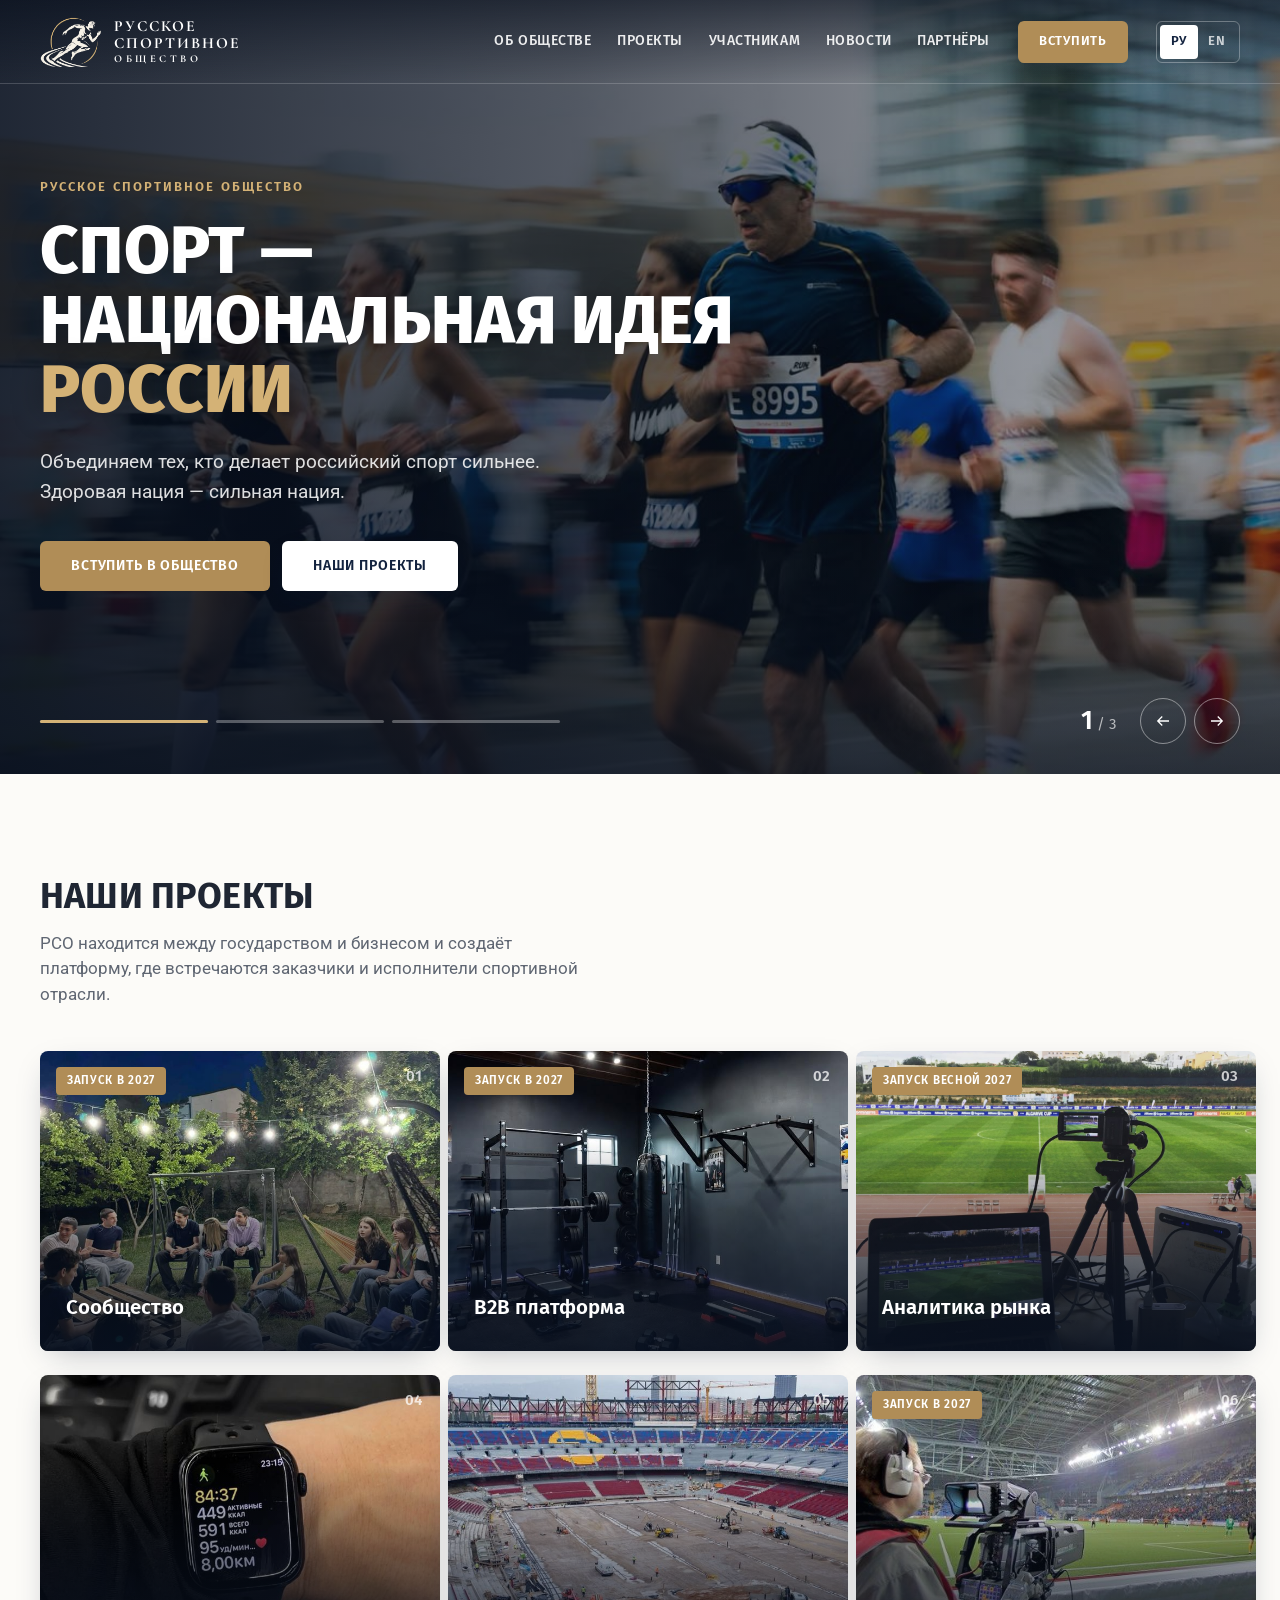
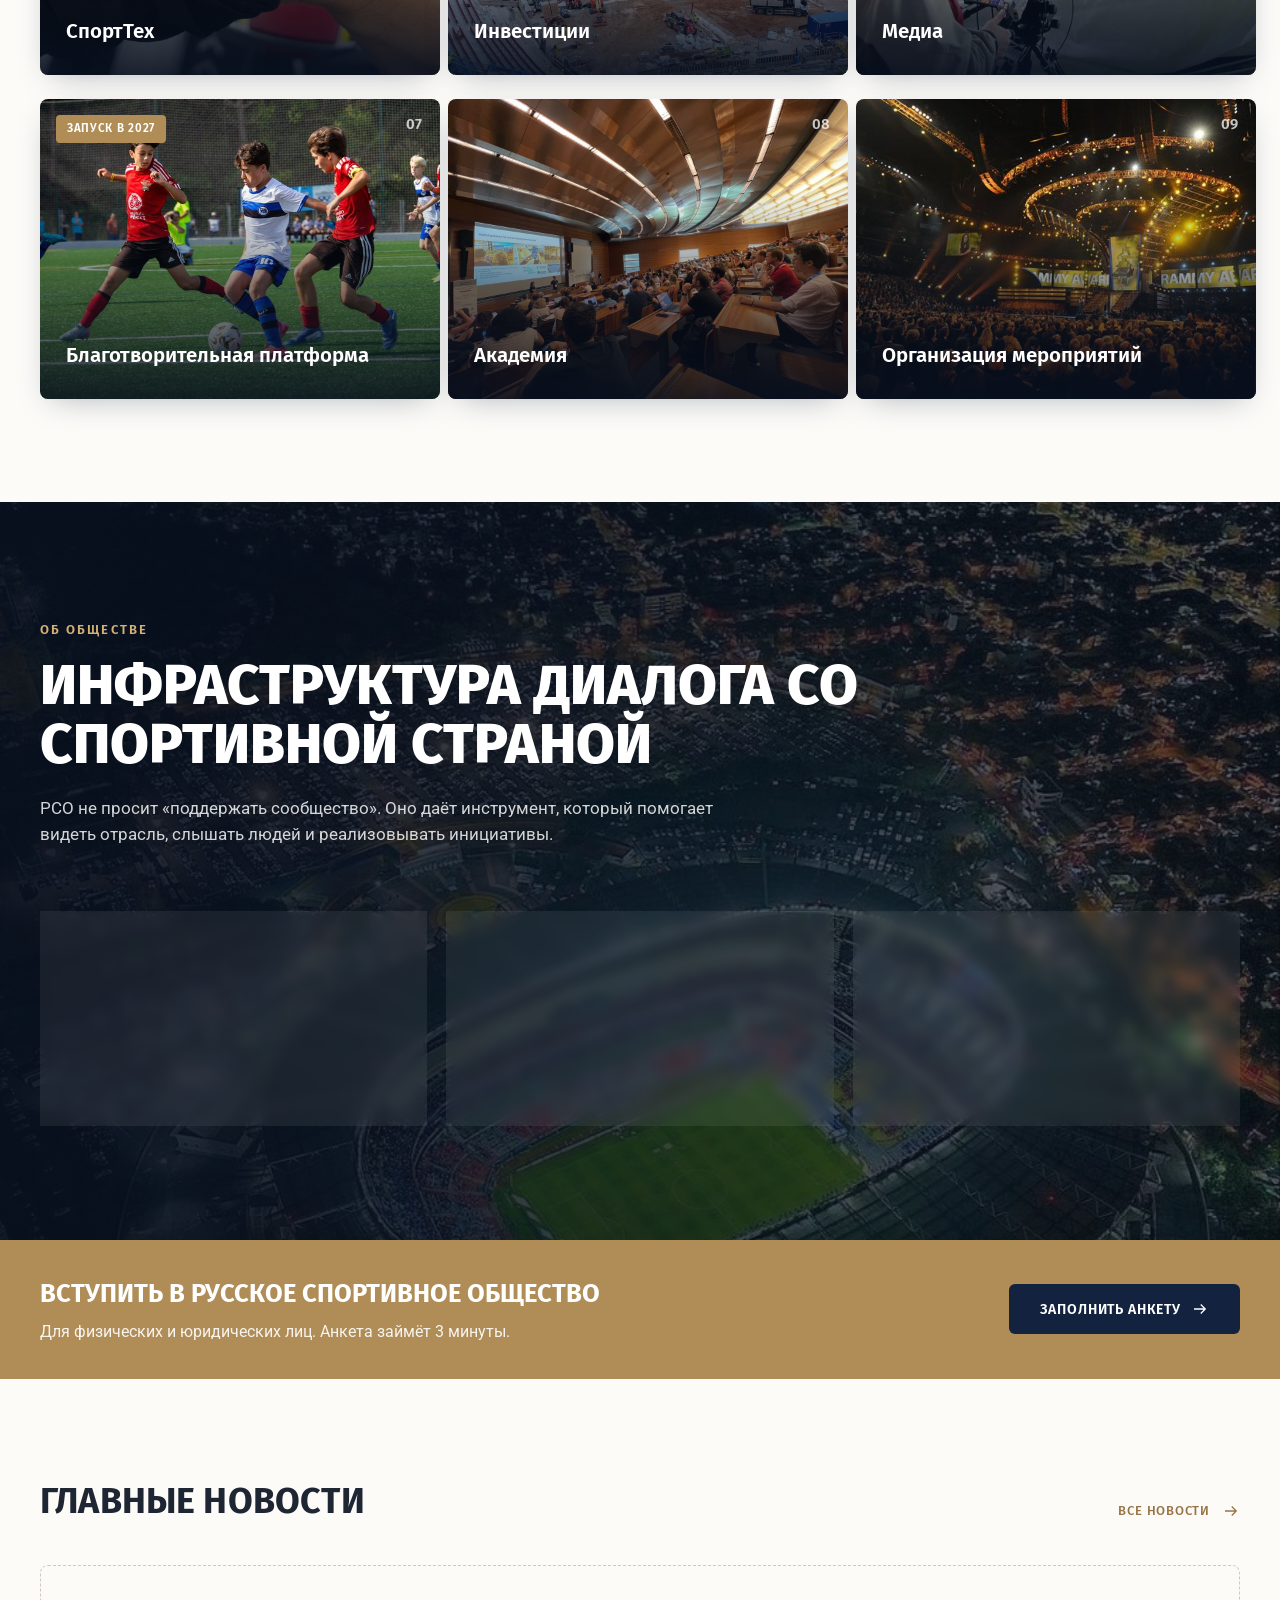
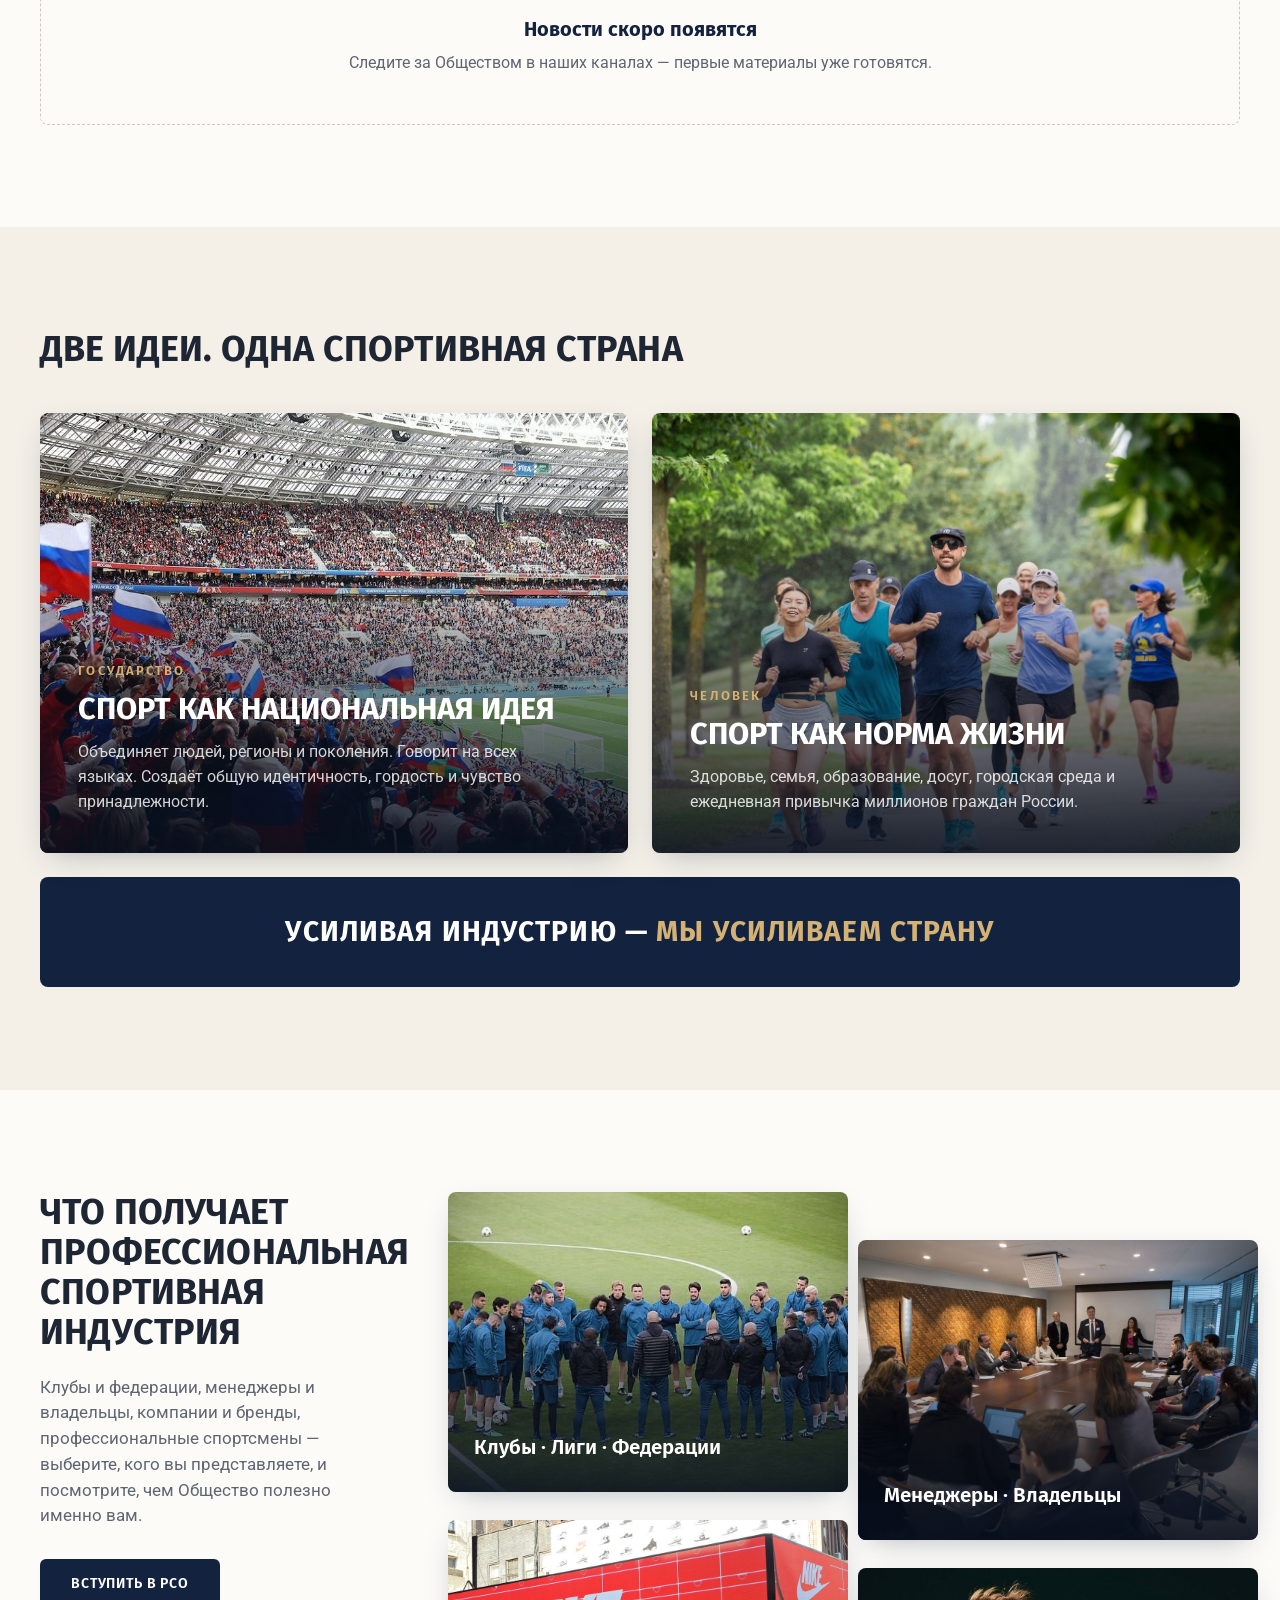
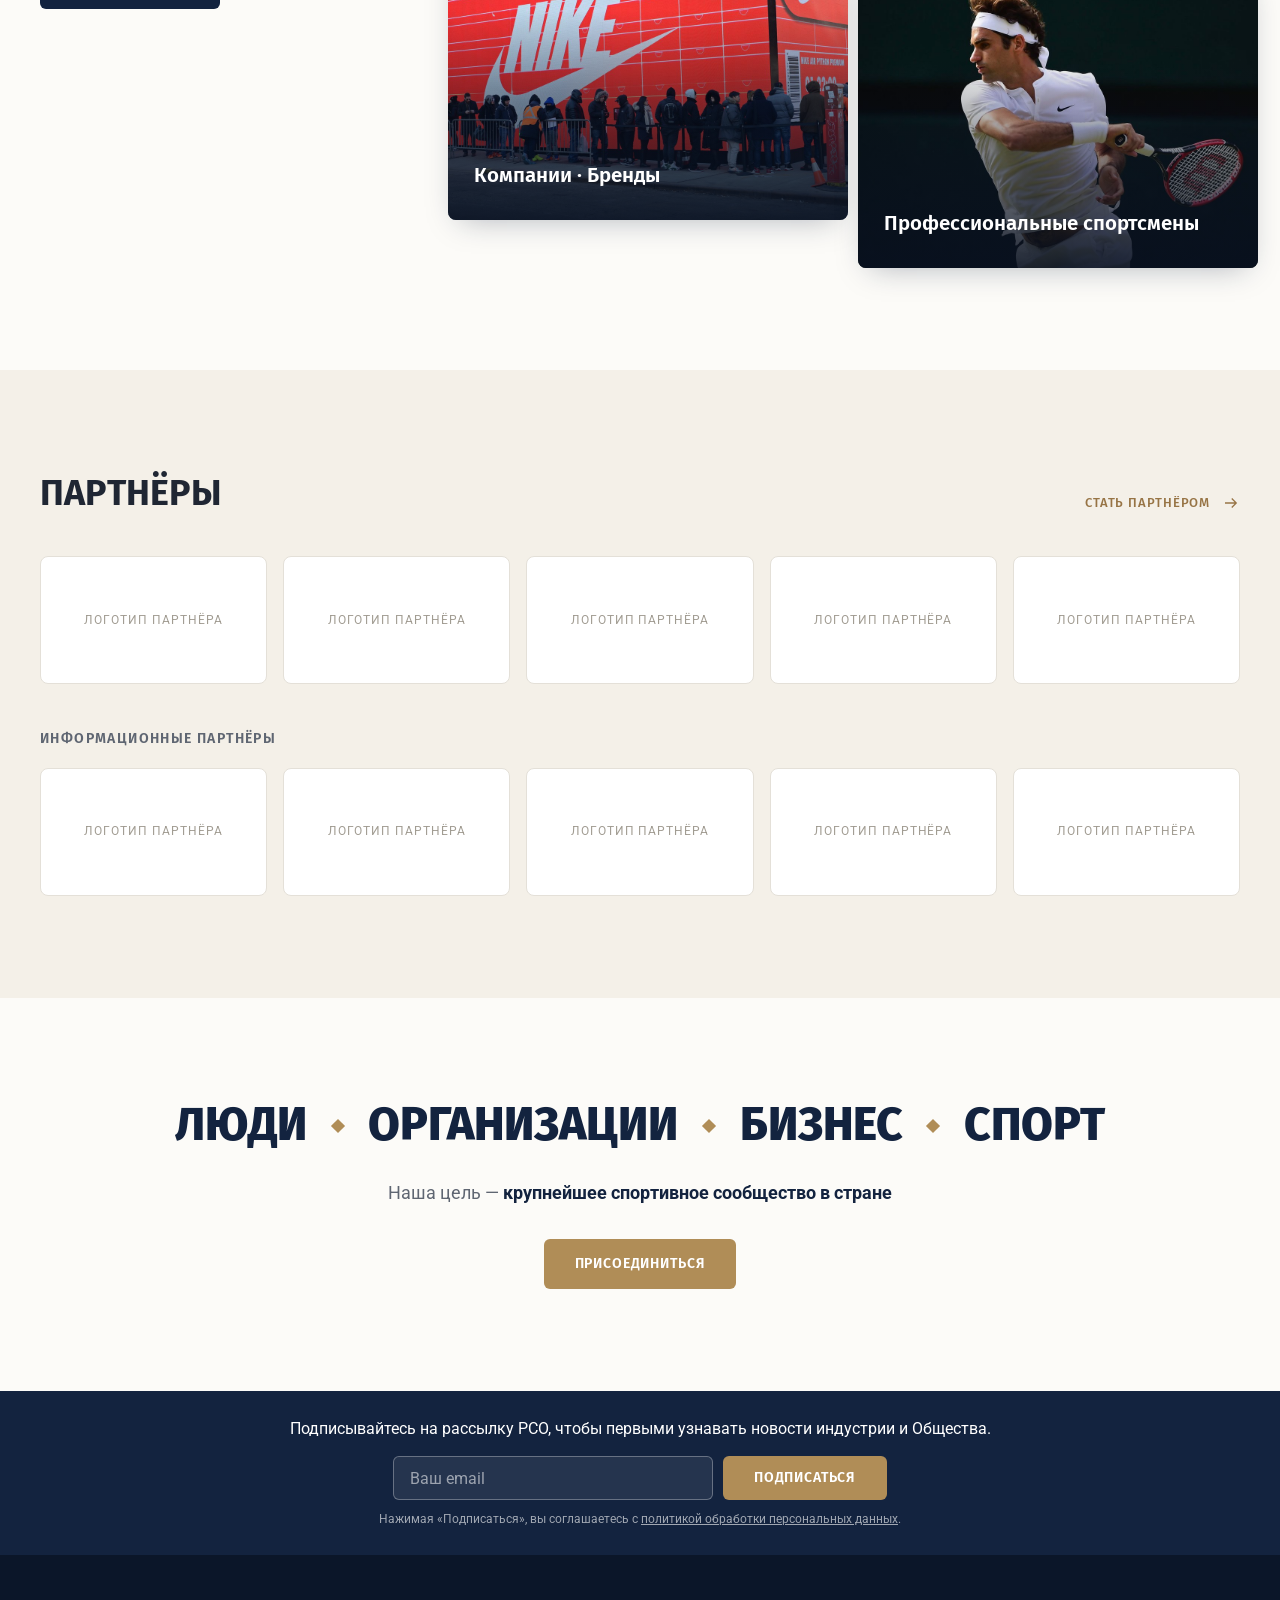
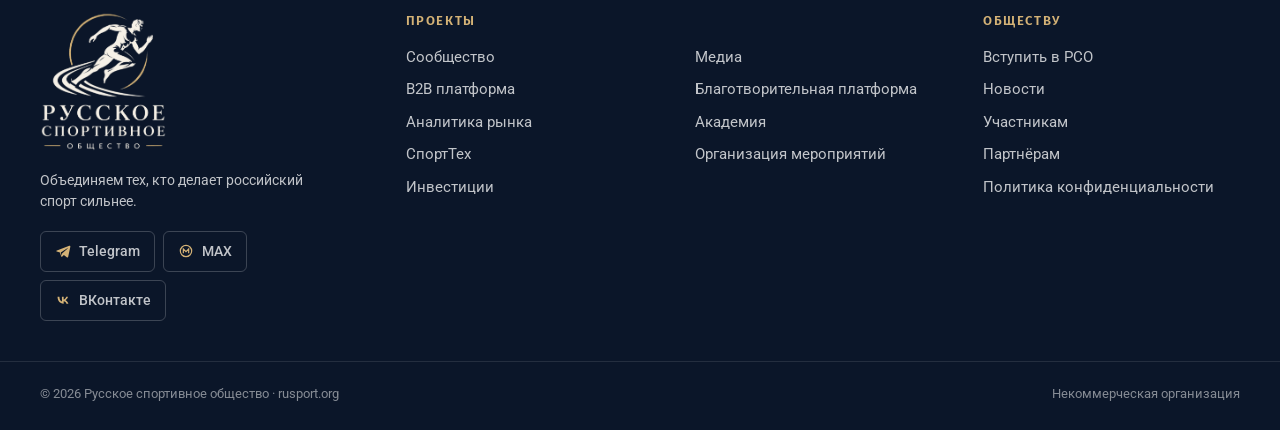
==== index.html @ 9dacf81c "Keep mobile menu button full size; version CSS/JS links to bust phone caches Co-Authored-By: Claude " ====
<!doctype html>
<html lang="ru">
<head>
  <meta charset="utf-8">
  <meta name="viewport" content="width=device-width, initial-scale=1">
  <title>Русское спортивное общество — объединяем тех, кто делает российский спорт сильнее</title>
  <meta name="description" content="Русское спортивное общество (РСО) — некоммерческая организация, объединяющая предпринимателей, руководителей и экспертов индустрии спорта. Платформа, где встречаются государство, бизнес и спорт.">
  <meta property="og:title" content="Русское спортивное общество">
  <meta property="og:description" content="Объединяем тех, кто делает российский спорт сильнее.">
  <meta property="og:image" content="assets/img/og.jpg">
  <meta name="theme-color" content="#13233f">
  <link rel="icon" href="assets/img/favicon.png">
  <link rel="preconnect" href="https://fonts.googleapis.com">
  <link rel="preconnect" href="https://fonts.gstatic.com" crossorigin>
  <link href="https://fonts.googleapis.com/css2?family=Fira+Sans:wght@500;600;700;800&family=Roboto:wght@400;500&family=Cormorant+Garamond:ital,wght@0,700;1,500&display=swap" rel="stylesheet">
  <link rel="stylesheet" href="assets/css/style.css?v=20261017c">
</head>
<body data-page="home" class="page-home">
  <div id="site-header"></div>

  <main>
    <!-- Баннерный слайдер: фото 1920×800 в assets/img/photos/hero-1.jpg, hero-2.jpg, hero-3.jpg -->
    <section class="hero" aria-roledescription="carousel" aria-label="Главное">
      <div class="hero-slides">
        <article class="hero-slide is-active">
          <div class="photo" data-photo="hero-1"></div>
          <div class="wrap hero-content">
            <span class="kicker">Русское спортивное общество</span>
            <h1 class="title-xl">Спорт — национальная идея <span>России</span></h1>
            <p>Объединяем тех, кто делает российский спорт сильнее. Здоровая нация — сильная нация.</p>
            <div class="hero-actions">
              <a class="btn btn-gold" href="join.html">Вступить в общество</a>
              <a class="btn btn-light" href="#projects">Наши проекты</a>
            </div>
          </div>
        </article>

        <article class="hero-slide" aria-hidden="true">
          <div class="photo" data-photo="hero-2"></div>
          <div class="wrap hero-content">
            <span class="kicker">Ноябрь 2026</span>
            <h2 class="title-xl">Презентация Общества <span>всему рынку</span></h2>
            <p>Представим РСО, его проекты и первых участников. Заполните анкету, чтобы получить приглашение.</p>
            <div class="hero-actions">
              <a class="btn btn-gold" href="join.html">Получить приглашение</a>
            </div>
          </div>
        </article>

        <article class="hero-slide" aria-hidden="true">
          <div class="photo" data-photo="hero-3"></div>
          <div class="wrap hero-content">
            <span class="kicker">Приём заявок открыт</span>
            <h2 class="title-xl">Станьте частью <span>сообщества</span></h2>
            <p>Клубы, лиги, федерации, компании, менеджеры и спортсмены — платформа, где встречаются заказчики и исполнители индустрии спорта.</p>
            <div class="hero-actions">
              <a class="btn btn-gold" href="join.html">Заполнить анкету</a>
              <a class="btn btn-light" href="#members">Что вы получите</a>
            </div>
          </div>
        </article>
      </div>

      <div class="hero-bar">
        <div class="wrap">
          <div class="hero-progress"></div>
          <span class="hero-count"></span>
          <div class="hero-arrows">
            <button class="round-btn hero-prev" type="button" aria-label="Предыдущий слайд"><svg viewBox="0 0 24 24" fill="none" stroke="currentColor" stroke-width="1.7"><path d="M20 12H5M11 6l-6 6 6 6"/></svg></button>
            <button class="round-btn hero-next" type="button" aria-label="Следующий слайд"><svg viewBox="0 0 24 24" fill="none" stroke="currentColor" stroke-width="1.7"><path d="M4 12h15M13 6l6 6-6 6"/></svg></button>
          </div>
        </div>
      </div>
    </section>

    <!-- Наши проекты -->
    <section class="section" id="projects">
      <div class="wrap">
        <div class="section-head">
          <div>
            <h2 class="h2">Наши проекты</h2>
            <p class="lead">РСО находится между государством и бизнесом и создаёт платформу, где встречаются заказчики и исполнители спортивной отрасли.</p>
          </div>
        </div>
        <div class="grid-3" id="projects-grid"></div>
      </div>
    </section>

    <!-- Инфраструктура диалога: фон assets/img/photos/dialog.jpg -->
    <section class="bleed" id="about">
      <div class="photo" data-photo="dialog"></div>
      <div class="wrap">
        <span class="kicker" style="color:var(--gold-light)">Об обществе</span>
        <h2 class="bleed-title">Инфраструктура диалога со спортивной страной</h2>
        <p class="lead" style="max-width:720px">РСО не просит «поддержать сообщество». Оно даёт инструмент, который помогает видеть отрасль, слышать людей и реализовывать инициативы.</p>
        <div class="pillars">
          <div class="pillar reveal">
            <h3>Слышать</h3>
            <p>Комитеты, региональная сеть и сообщество дают постоянный канал обратной связи от отрасли и людей спорта.</p>
          </div>
          <div class="pillar reveal">
            <h3>Знать</h3>
            <p>Исследования, индексы и ежегодный доклад дают объективную картину состояния спортивной индустрии.</p>
          </div>
          <div class="pillar reveal">
            <h3>Делать</h3>
            <p>РСО объединяет государство, бизнес и спорт вокруг конкретных проектов национального и регионального масштаба.</p>
          </div>
        </div>
      </div>
    </section>

    <!-- Вступить -->
    <section class="band band-gold">
      <div class="wrap">
        <div>
          <h2 class="band-title">Вступить в Русское спортивное общество</h2>
          <p>Для физических и юридических лиц. Анкета займёт 3 минуты.</p>
        </div>
        <a class="btn" href="join.html">Заполнить анкету <svg viewBox="0 0 24 24" fill="none" stroke="currentColor" stroke-width="1.7"><path d="M4 12h15M13 6l6 6-6 6"/></svg></a>
      </div>
    </section>

    <!-- Главные новости -->
    <section class="section" id="news">
      <div class="wrap">
        <div class="section-head">
          <h2 class="h2">Главные новости</h2>
          <a class="more-link" href="news.html">Все новости <svg viewBox="0 0 24 24" fill="none" stroke="currentColor" stroke-width="1.7"><path d="M4 12h15M13 6l6 6-6 6"/></svg></a>
        </div>
        <div class="news-grid" id="news-grid"></div>
      </div>
    </section>

    <!-- Две идеи: фото idea-state.jpg, idea-life.jpg -->
    <section class="section section-ivory">
      <div class="wrap">
        <div class="section-head">
          <h2 class="h2">Две идеи. Одна спортивная страна</h2>
        </div>
        <div class="ideas">
          <div class="pcard idea reveal">
            <div class="photo" data-photo="idea-state"></div>
            <div class="pcard-body">
              <span class="kicker">Государство</span>
              <h3 class="pcard-title">Спорт как национальная идея</h3>
              <p class="pcard-text">Объединяет людей, регионы и поколения. Говорит на всех языках. Создаёт общую идентичность, гордость и чувство принадлежности.</p>
            </div>
          </div>
          <div class="pcard idea reveal">
            <div class="photo" data-photo="idea-life"></div>
            <div class="pcard-body">
              <span class="kicker">Человек</span>
              <h3 class="pcard-title">Спорт как норма жизни</h3>
              <p class="pcard-text">Здоровье, семья, образование, досуг, городская среда и ежедневная привычка миллионов граждан России.</p>
            </div>
          </div>
        </div>
        <div class="ideas-result reveal">Усиливая индустрию — <span>мы усиливаем страну</span></div>
      </div>
    </section>

    <!-- Что получает индустрия (rgo.ru «Открываем Россию заново») -->
    <section class="section" id="members">
      <div class="wrap intro">
        <div class="intro-text">
          <h2 class="h2">Что получает профессиональная спортивная индустрия</h2>
          <p class="lead">Клубы и федерации, менеджеры и владельцы, компании и бренды, профессиональные спортсмены — выберите, кого вы представляете, и посмотрите, чем Общество полезно именно вам.</p>
          <a class="btn btn-navy" href="join.html">Вступить в РСО</a>
        </div>
        <div>
          <div class="stagger" id="audience-grid"></div>
          <div class="stagger-pad"></div>
        </div>
      </div>
    </section>

    <!-- Партнёры -->
    <section class="section section-ivory" id="partners">
      <div class="wrap">
        <div class="section-head">
          <h2 class="h2">Партнёры</h2>
          <a class="more-link" href="join.html?type=company">Стать партнёром <svg viewBox="0 0 24 24" fill="none" stroke="currentColor" stroke-width="1.7"><path d="M4 12h15M13 6l6 6-6 6"/></svg></a>
        </div>
        <!-- Замените заглушку на <a class="partner" href="…"><img src="assets/img/partners/….png" alt="Название"></a> -->
        <div class="partners">
          <div class="partner">Логотип партнёра</div>
          <div class="partner">Логотип партнёра</div>
          <div class="partner">Логотип партнёра</div>
          <div class="partner">Логотип партнёра</div>
          <div class="partner">Логотип партнёра</div>
        </div>
        <h3 class="partners-title">Информационные партнёры</h3>
        <div class="partners">
          <div class="partner">Логотип партнёра</div>
          <div class="partner">Логотип партнёра</div>
          <div class="partner">Логотип партнёра</div>
          <div class="partner">Логотип партнёра</div>
          <div class="partner">Логотип партнёра</div>
        </div>
      </div>
    </section>

    <!-- Манифест -->
    <section class="section manifesto">
      <div class="wrap">
        <div class="manifesto-words reveal">
          <span>Люди</span><i></i><span>Организации</span><i></i><span>Бизнес</span><i></i><span>Спорт</span>
        </div>
        <p class="manifesto-claim reveal">Наша цель — <b>крупнейшее спортивное сообщество в стране</b></p>
        <a class="btn btn-gold" href="join.html">Присоединиться</a>
      </div>
    </section>
  </main>

  <div id="site-footer"></div>

  <script src="assets/js/data.js?v=20261017c"></script>
  <script src="assets/js/news.js?v=20261017c"></script>
  <script src="assets/js/i18n.js?v=20261017c"></script>
  <script src="assets/js/main.js?v=20261017c"></script>
</body>
</html>
---- assets/css/style.css ----
/* Русское спортивное общество — rusport.org
   Layout patterns after rgo.ru; palette from the RSO logo (navy · gold · ivory). */

:root {
  --navy: #13233f;
  --navy-2: #1d3157;
  --navy-deep: #0b1629;
  --gold: #b08d57;
  --gold-dark: #977445;
  --gold-light: #d4b276;
  --bg: #fcfbf8;
  --ivory: #f4f0e8;
  --white: #ffffff;
  --ink: #1f2633;
  --muted: #5f6672;
  --line: #e4e0d8;
  --shadow: 0 10px 30px -12px rgba(19, 35, 63, 0.35);

  --head: "Fira Sans", "Roboto", Arial, sans-serif;
  --body: "Roboto", Arial, sans-serif;
  --serif: "Cormorant Garamond", Georgia, serif;

  --wrap: 1320px;
  --gutter: clamp(16px, 3.2vw, 40px);
  --radius: 8px;
  --ease: cubic-bezier(0.22, 0.61, 0.36, 1);
  --header-h: 84px;
}

*,
*::before,
*::after { box-sizing: border-box; }

html { scroll-behavior: smooth; -webkit-text-size-adjust: 100%; overflow-x: clip; }

body {
  margin: 0;
  font-family: var(--body);
  font-size: 16px;
  line-height: 1.55;
  color: var(--ink);
  background: var(--bg);
  -webkit-font-smoothing: antialiased;
  overflow-x: hidden;
}

img, video, iframe { max-width: 100%; display: block; }
a { color: inherit; text-decoration: none; }
button, input, select, textarea { font: inherit; color: inherit; }
[hidden] { display: none !important; }

.wrap { width: 100%; max-width: var(--wrap); margin: 0 auto; padding: 0 var(--gutter); }

/* ---------- Typography ---------- */

.h1, .h2, .h3, .title-xl {
  font-family: var(--head);
  font-weight: 700;
  line-height: 1.12;
  margin: 0;
  text-transform: uppercase;
  letter-spacing: 0.005em;
}
.title-xl { font-size: clamp(34px, 5.2vw, 72px); font-weight: 800; line-height: 1.04; }
.h1 { font-size: clamp(30px, 4vw, 52px); }
.h2 { font-size: clamp(26px, 2.8vw, 38px); }
.h3 { font-size: clamp(19px, 1.6vw, 22px); text-transform: none; line-height: 1.25; }
.lead { font-size: clamp(16px, 1.3vw, 19px); color: var(--muted); margin: 0; }
.kicker {
  display: inline-block;
  font-family: var(--head);
  font-size: 13px;
  font-weight: 600;
  letter-spacing: 0.16em;
  text-transform: uppercase;
  color: var(--gold);
}

/* ---------- Buttons & links ---------- */

.btn {
  display: inline-flex;
  align-items: center;
  justify-content: center;
  gap: 10px;
  min-height: 50px;
  padding: 0 30px;
  border: 1px solid transparent;
  border-radius: 6px;
  font-family: var(--head);
  font-size: 14px;
  font-weight: 600;
  letter-spacing: 0.06em;
  text-transform: uppercase;
  cursor: pointer;
  white-space: nowrap;
  transition: background 0.2s, color 0.2s, border-color 0.2s, box-shadow 0.2s;
}
.btn svg { width: 18px; height: 18px; flex: none; }
.btn-navy { background: var(--navy); color: var(--white); }
.btn-navy:hover { background: var(--navy-2); }
.btn-gold { background: var(--gold); color: var(--white); }
.btn-gold:hover { background: var(--gold-dark); }
.btn-light { background: var(--white); color: var(--navy); box-shadow: var(--shadow); }
.btn-light:hover { color: var(--gold-dark); }
.btn-outline { border-color: currentColor; background: transparent; }
.btn-outline:hover { background: rgba(255, 255, 255, 0.1); }
.btn-outline-dark { border-color: var(--line); color: var(--navy); background: var(--white); }
.btn-outline-dark:hover { border-color: var(--navy); }
.btn-more {
  display: flex;
  margin: 40px auto 0;
  min-height: 44px;
  padding: 0 28px;
  border: 0;
  border-radius: 6px;
  background: #ebe8e1;
  color: var(--muted);
  font-size: 13px;
}
.btn-more:hover { background: #e1ddd3; color: var(--navy); }

.more-link {
  display: inline-flex;
  align-items: center;
  gap: 12px;
  font-family: var(--head);
  font-size: 13px;
  font-weight: 500;
  letter-spacing: 0.06em;
  text-transform: uppercase;
  color: var(--gold-dark);
  white-space: nowrap;
}
.more-link svg { width: 18px; transition: transform 0.2s var(--ease); }
.more-link:hover svg { transform: translateX(4px); }

/* ---------- Header ---------- */

.site-header {
  position: fixed;
  inset: 0 0 auto;
  z-index: 60;
  color: var(--white);
  background: var(--navy);
  transition: background 0.3s, box-shadow 0.3s;
}
.page-home .site-header:not(.is-solid) { background: linear-gradient(rgba(6, 13, 26, 0.6), rgba(6, 13, 26, 0)); }
.site-header.is-solid { background: rgba(11, 22, 41, 0.97); box-shadow: 0 6px 24px -12px rgba(0, 0, 0, 0.5); }
.header-row {
  display: flex;
  align-items: center;
  gap: 28px;
  height: var(--header-h);
  border-bottom: 1px solid rgba(255, 255, 255, 0.18);
}
.site-header.is-solid .header-row { border-bottom-color: transparent; }

.brand { display: flex; align-items: center; gap: 12px; flex: none; }
.brand img { width: 62px; height: auto; }
.brand-name {
  font-family: var(--serif);
  font-size: 15.5px;
  font-weight: 700;
  line-height: 1.04;
  letter-spacing: 0.13em;
  text-transform: uppercase;
  color: var(--white);
}
.brand-name small { display: block; font-size: 10.5px; letter-spacing: 0.34em; margin-top: 3px; }

.nav { display: flex; align-items: center; gap: clamp(16px, 2vw, 30px); margin-left: auto; }
.nav a {
  font-family: var(--head);
  font-size: 14px;
  font-weight: 500;
  letter-spacing: 0.04em;
  text-transform: uppercase;
  opacity: 0.9;
  padding: 6px 0;
  border-bottom: 2px solid transparent;
  transition: border-color 0.2s, opacity 0.2s;
}
.nav a:hover, .nav a.is-active { opacity: 1; border-bottom-color: var(--gold-light); }
.header-cta { min-height: 42px; padding: 0 20px; font-size: 13px; }
.lang-switch { display: flex; flex: none; padding: 3px; border: 1px solid rgba(255, 255, 255, 0.3); border-radius: 6px; }
.lang-switch button {
  min-width: 38px;
  height: 34px;
  padding: 0 8px;
  border: 0;
  border-radius: 4px;
  background: transparent;
  color: rgba(255, 255, 255, 0.75);
  font-family: var(--head);
  font-size: 13px;
  font-weight: 600;
  letter-spacing: 0.04em;
  cursor: pointer;
  transition: background 0.2s, color 0.2s;
}
.lang-switch button:hover { color: var(--white); }
.lang-switch button.is-active { background: var(--white); color: var(--navy); cursor: default; }

.burger {
  display: none;
  margin-left: auto;
  width: 44px; height: 44px;
  padding: 0;
  border: 1px solid rgba(255, 255, 255, 0.3);
  border-radius: 6px;
  background: transparent;
  cursor: pointer;
  position: relative;
}
.burger span, .burger span::before, .burger span::after {
  position: absolute; left: 50%;
  width: 20px; height: 2px;
  margin-left: -10px;
  background: var(--white);
  transition: transform 0.3s var(--ease), background 0.2s;
}
.burger span { top: 50%; margin-top: -1px; }
.burger span::before, .burger span::after { content: ""; left: 0; margin-left: 0; }
.burger span::before { top: -6px; }
.burger span::after { top: 6px; }
.nav-open .burger span { background: transparent; }
.nav-open .burger span::before { transform: translateY(6px) rotate(45deg); }
.nav-open .burger span::after { transform: translateY(-6px) rotate(-45deg); }
.nav .nav-join { display: none; }

@media (max-width: 1100px) {
  :root { --header-h: 70px; }
  .brand img { width: 52px; }
  .burger { display: block; flex: 0 0 44px; min-width: 44px; margin-left: 8px; }
  .lang-switch { flex: 0 0 auto; margin-left: auto; }
  .header-row { gap: 12px; }
  .brand { flex: 0 1 auto; min-width: 0; overflow: hidden; }
  .brand img { flex: none; }
  .brand-name { white-space: nowrap; }
  .header-cta { display: none; }
  .nav {
    position: fixed;
    top: var(--header-h); left: 0; right: 0; bottom: 0;
    flex-direction: column;
    align-items: stretch;
    gap: 0;
    padding: 12px var(--gutter) 32px;
    background: var(--navy-deep);
    overflow-y: auto;
    transform: translateX(100%);
    transition: transform 0.35s var(--ease);
  }
  .nav a { font-size: 17px; padding: 18px 0; border-bottom: 1px solid rgba(255, 255, 255, 0.1); }
  .nav a:hover, .nav a.is-active { border-bottom-color: rgba(255, 255, 255, 0.1); color: var(--gold-light); }
  .nav .nav-join { display: flex; margin-top: 28px; border: 0; color: var(--white); }
  .nav-open { overflow: hidden; }
  .nav-open .nav { transform: none; }
  .nav-open .site-header { background: var(--navy-deep); }
}

@media (max-width: 400px) {
  .brand { gap: 8px; }
  .brand img { width: 42px; }
  .brand-name { font-size: 13px; letter-spacing: 0.08em; }
  .brand-name small { font-size: 9.5px; letter-spacing: 0.24em; }
  .lang-switch button { min-width: 32px; height: 32px; padding: 0 6px; font-size: 12px; }
  .burger { width: 42px; height: 42px; flex-basis: 42px; min-width: 42px; }
}

/* ---------- Photo slots ---------- */
/* Any [data-photo] element gets its photo as a background; missing files show a branded placeholder. */

.photo {
  position: relative;
  background-color: var(--navy-2);
  background-size: cover;
  background-position: center;
  overflow: hidden;
}
.photo.no-photo {
  background-image:
    repeating-linear-gradient(135deg, rgba(255, 255, 255, 0.025) 0 2px, transparent 2px 14px),
    radial-gradient(120% 120% at 75% 15%, #2c4677 0%, var(--navy) 55%, var(--navy-deep) 100%);
}
.photo.no-photo::after {
  content: "Фото: " attr(data-photo) ".jpg";
  position: absolute;
  top: 42%; left: 50%;
  transform: translate(-50%, -50%);
  padding: 44px 14px 0;
  background: url("data:image/svg+xml,%3Csvg xmlns='http://www.w3.org/2000/svg' viewBox='0 0 24 24' fill='none' stroke='%23d4b276' stroke-width='1.4'%3E%3Cpath d='M4 7h3l2-2.5h6L17 7h3a1 1 0 0 1 1 1v10a1 1 0 0 1-1 1H4a1 1 0 0 1-1-1V8a1 1 0 0 1 1-1z'/%3E%3Ccircle cx='12' cy='12.5' r='3.6'/%3E%3C/svg%3E") center top / 34px no-repeat;
  color: rgba(255, 255, 255, 0.55);
  font: 500 12.5px/1.4 var(--body);
  white-space: nowrap;
  pointer-events: none;
}
.hero-slide .photo.no-photo::after { left: 76%; top: 46%; }
.bleed > .photo.no-photo::after, .page-hero > .photo.no-photo::after { left: auto; right: 4%; transform: translateY(-50%); }
@media (max-width: 767px) {
  .hero-slide .photo.no-photo::after { left: 50%; top: 17%; }
  .bleed > .photo.no-photo::after, .page-hero > .photo.no-photo::after { display: none; }
}

/* ---------- Hero banner slider ---------- */

.hero { position: relative; color: var(--white); background: var(--navy-deep); overflow: hidden; }
.hero-slides { position: relative; height: clamp(560px, 86svh, 860px); }
.hero-slide {
  position: absolute;
  inset: 0;
  opacity: 0;
  visibility: hidden;
  transition: opacity 1s var(--ease), visibility 1s;
}
.hero-slide.is-active { opacity: 1; visibility: visible; }
.hero-slide .photo { position: absolute; inset: 0; transform: scale(1.06); transition: transform 7s linear; }
.hero-slide.is-active .photo { transform: scale(1); }
.hero-slide::after {
  content: "";
  position: absolute;
  inset: 0;
  background:
    linear-gradient(90deg, rgba(8, 16, 31, 0.88) 0%, rgba(8, 16, 31, 0.62) 45%, rgba(8, 16, 31, 0.3) 80%),
    linear-gradient(0deg, rgba(8, 16, 31, 0.7) 0%, rgba(8, 16, 31, 0) 40%),
    rgba(8, 16, 31, 0.2);
}
.hero-content {
  position: relative;
  z-index: 2;
  height: 100%;
  display: flex;
  flex-direction: column;
  justify-content: center;
  padding-top: var(--header-h);
  padding-bottom: 90px;
}
.hero-content > * { max-width: 760px; }
.hero-content .kicker { color: var(--gold-light); margin-bottom: 20px; }
.hero-content .title-xl { text-shadow: 0 2px 30px rgba(0, 0, 0, 0.35); }
.hero-content .title-xl span { color: var(--gold-light); }
.hero-content p { font-size: clamp(16px, 1.5vw, 20px); color: rgba(255, 255, 255, 0.86); margin: 22px 0 34px; max-width: 560px; }
.hero-actions { display: flex; flex-wrap: wrap; gap: 12px; }
.hero-content > *:not(.hero-actions) { opacity: 0; transform: translateY(18px); transition: opacity 0.8s 0.2s var(--ease), transform 0.8s 0.2s var(--ease); }
.hero-actions { opacity: 0; transition: opacity 0.8s 0.45s var(--ease); }
.hero-slide.is-active .hero-content > * { opacity: 1; transform: none; }

.hero-bar {
  position: absolute;
  left: 0; right: 0; bottom: 30px;
  z-index: 3;
}
.hero-bar .wrap { display: flex; align-items: center; gap: 24px; }
.hero-progress { flex: 1; display: flex; gap: 8px; max-width: 520px; }
.hero-progress button {
  flex: 1;
  height: 22px;
  padding: 0;
  border: 0;
  background: none;
  cursor: pointer;
  position: relative;
}
.hero-progress button::before, .hero-progress i {
  content: "";
  position: absolute;
  left: 0; top: 10px;
  height: 3px;
  width: 100%;
  border-radius: 2px;
  background: rgba(255, 255, 255, 0.3);
}
.hero-progress i { width: 0; background: var(--gold-light); }
.hero-progress button.is-done i { width: 100%; }
.hero-progress button.is-active i { animation: progress var(--slide-ms, 7000ms) linear forwards; }
.hero.is-paused .hero-progress button.is-active i { animation-play-state: paused; }
@keyframes progress { to { width: 100%; } }
.hero-count { font-family: var(--head); font-size: 15px; color: rgba(255, 255, 255, 0.65); margin-left: auto; }
.hero-count b { font-size: 26px; color: var(--white); font-weight: 600; }
.hero-arrows { display: flex; gap: 8px; }
.round-btn {
  width: 46px; height: 46px;
  display: grid; place-items: center;
  border: 1px solid rgba(255, 255, 255, 0.45);
  border-radius: 50%;
  background: transparent;
  color: var(--white);
  cursor: pointer;
  transition: background 0.2s, border-color 0.2s;
}
.round-btn:hover { background: var(--gold); border-color: var(--gold); }
.round-btn svg { width: 18px; }

@media (max-width: 767px) {
  .hero-slides { height: min(640px, 88svh); }
  .hero-slide::after { background: linear-gradient(0deg, rgba(8, 16, 31, 0.94) 0%, rgba(8, 16, 31, 0.78) 50%, rgba(8, 16, 31, 0.6) 100%); }
  .hero-content { justify-content: flex-end; padding-bottom: 96px; }
  .hero-actions .btn { flex: 1 1 100%; }
  .hero-arrows { display: none; }
}

/* ---------- Sections ---------- */

.section { padding: clamp(64px, 8vw, 110px) 0; }
.section-ivory { background: var(--ivory); }
.section-head {
  display: flex;
  align-items: flex-end;
  justify-content: space-between;
  gap: 16px 32px;
  margin-bottom: clamp(28px, 3.4vw, 48px);
}
.section-head .lead { max-width: 560px; margin-top: 14px; }
@media (max-width: 767px) { .section-head { flex-direction: column; align-items: flex-start; } }

/* Intro: text left, staggered photo cards right (rgo.ru "Открываем Россию заново") */
.intro { display: grid; grid-template-columns: minmax(0, 0.9fr) minmax(0, 2fr); gap: clamp(28px, 4vw, 64px); align-items: start; }
.intro-text { position: sticky; top: calc(var(--header-h) + 32px); }
.intro-text .lead { margin: 22px 0 30px; }
.stagger { display: grid; grid-template-columns: 1fr 1fr; gap: 28px; }
.stagger > :nth-child(even) { transform: translateY(48px); }
.stagger + .stagger-pad { height: 48px; }
@media (max-width: 1023px) {
  .intro { grid-template-columns: 1fr; }
  .intro-text { position: static; }
}
@media (max-width: 600px) {
  .stagger { grid-template-columns: 1fr; gap: 16px; }
  .stagger > :nth-child(even) { transform: none; }
  .stagger + .stagger-pad { display: none; }
}

/* Photo card */
.pcard {
  position: relative;
  display: flex;
  flex-direction: column;
  justify-content: flex-end;
  min-height: 300px;
  aspect-ratio: 4 / 3;
  border-radius: var(--radius);
  overflow: hidden;
  box-shadow: var(--shadow);
  color: var(--white);
  isolation: isolate;
}
.pcard .photo { position: absolute; inset: 0; z-index: -2; transition: transform 0.7s var(--ease); }
.pcard::before {
  content: "";
  position: absolute;
  inset: 0;
  z-index: -1;
  background: linear-gradient(0deg, rgba(8, 16, 31, 0.9) 0%, rgba(8, 16, 31, 0.45) 40%, rgba(8, 16, 31, 0) 70%);
}
.pcard:hover .photo { transform: scale(1.05); }
.pcard-body { padding: 24px 26px; }
.pcard-title { font-family: var(--head); font-size: clamp(19px, 1.6vw, 23px); font-weight: 600; line-height: 1.2; margin: 0; }
.pcard-text { font-size: 14.5px; color: rgba(255, 255, 255, 0.82); margin: 8px 0 0; max-height: 0; opacity: 0; overflow: hidden; transition: max-height 0.4s var(--ease), opacity 0.4s; }
.pcard:hover .pcard-text, .pcard:focus-visible .pcard-text { max-height: 120px; opacity: 1; }
.pcard-badge {
  position: absolute;
  top: 16px; left: 16px;
  padding: 5px 11px;
  border-radius: 4px;
  background: var(--gold);
  color: var(--white);
  font-family: var(--head);
  font-size: 11.5px;
  font-weight: 600;
  letter-spacing: 0.06em;
  text-transform: uppercase;
}
.pcard-num { position: absolute; top: 14px; right: 18px; font-family: var(--head); font-size: 15px; font-weight: 600; color: rgba(255, 255, 255, 0.75); }
@media (hover: none) { .pcard-text { max-height: none; opacity: 1; } }

.grid-3 { display: grid; grid-template-columns: repeat(3, minmax(0, 1fr)); gap: 24px; }
.grid-4 { display: grid; grid-template-columns: repeat(4, minmax(0, 1fr)); gap: 24px; }
@media (max-width: 1023px) {
  .grid-3, .grid-4 { grid-template-columns: repeat(2, minmax(0, 1fr)); gap: 20px; }
}
@media (max-width: 600px) {
  .grid-3, .grid-4 { grid-template-columns: 1fr; gap: 16px; }
  .pcard { min-height: 240px; }
}

/* Full-bleed photo section (rgo.ru "Экспедиционный корпус") */
.bleed { position: relative; color: var(--white); padding: clamp(72px, 9vw, 130px) 0; isolation: isolate; }
.bleed > .photo { position: absolute; inset: 0; z-index: -2; }
.bleed::before { content: ""; position: absolute; inset: 0; z-index: -1; background: linear-gradient(90deg, rgba(8, 16, 31, 0.92) 0%, rgba(8, 16, 31, 0.78) 50%, rgba(8, 16, 31, 0.6) 100%); }
.bleed .lead { color: rgba(255, 255, 255, 0.82); }
.bleed-title { font-family: var(--head); font-size: clamp(30px, 4.4vw, 60px); font-weight: 800; line-height: 1.05; text-transform: uppercase; margin: 14px 0 22px; max-width: 900px; }
.pillars { display: grid; grid-template-columns: repeat(3, minmax(0, 1fr)); gap: 20px; margin-top: clamp(40px, 5vw, 64px); }
.pillar {
  padding: 30px 28px;
  border-radius: var(--radius);
  background: rgba(255, 255, 255, 0.07);
  border: 1px solid rgba(255, 255, 255, 0.14);
  backdrop-filter: blur(6px);
  -webkit-backdrop-filter: blur(6px);
}
.pillar h3 { font-family: var(--head); font-size: 26px; font-weight: 700; letter-spacing: 0.04em; text-transform: uppercase; color: var(--gold-light); margin: 0 0 12px; }
.pillar p { margin: 0; color: rgba(255, 255, 255, 0.82); }
@media (max-width: 860px) { .pillars { grid-template-columns: 1fr; } }

/* Band (rgo.ru blue subscribe stripe) */
.band { background: var(--navy); color: var(--white); }
.band .wrap { display: flex; align-items: center; justify-content: space-between; gap: 20px 40px; padding-top: 34px; padding-bottom: 34px; }
.band-title { font-family: var(--head); font-size: clamp(20px, 2vw, 28px); font-weight: 700; text-transform: uppercase; margin: 0; }
.band p { margin: 6px 0 0; color: rgba(255, 255, 255, 0.75); }
.band-gold { background: var(--gold); }
.band-gold p { color: rgba(255, 255, 255, 0.9); }
.band-gold .btn { background: var(--navy); color: var(--white); }
.band-gold .btn:hover { background: var(--navy-deep); }
@media (max-width: 767px) { .band .wrap { flex-direction: column; align-items: flex-start; } .band .btn { width: 100%; } }

/* ---------- News cards (rgo.ru "Главные новости") ---------- */

.news-grid { display: grid; grid-template-columns: repeat(4, minmax(0, 1fr)); gap: 32px 24px; }
.ncard { display: flex; flex-direction: column; border-bottom: 1px solid #cfcac0; padding-bottom: 14px; }
.ncard-img { aspect-ratio: 16 / 10; border-radius: 6px; margin-bottom: 18px; }
.ncard-img .photo { position: absolute; inset: 0; transition: transform 0.6s var(--ease); }
.ncard:hover .ncard-img .photo { transform: scale(1.04); }
.ncard-img { position: relative; overflow: hidden; background: var(--navy-2); }
.ncard-meta { display: flex; gap: 10px; flex-wrap: wrap; font-size: 13px; color: var(--muted); margin: 0 8px 10px; }
.ncard-meta .tag { color: var(--gold-dark); font-weight: 500; }
.ncard-title { font-family: var(--head); font-size: 19px; font-weight: 600; line-height: 1.28; margin: 0 8px 12px; }
.ncard:hover .ncard-title { color: var(--navy-2); text-decoration: underline; text-decoration-color: var(--gold); text-underline-offset: 4px; }
.ncard-lead { font-size: 14.5px; color: var(--muted); margin: 0 8px 14px; }
.ncard .more-link { margin-top: auto; align-self: flex-end; padding-right: 4px; }
.news-empty {
  grid-column: 1 / -1;
  padding: 48px 24px;
  border: 1px dashed #cfcac0;
  border-radius: var(--radius);
  text-align: center;
  color: var(--muted);
}
.news-empty b { display: block; font-family: var(--head); font-size: 20px; color: var(--navy); margin-bottom: 6px; }
@media (max-width: 1180px) { .news-grid { grid-template-columns: repeat(3, minmax(0, 1fr)); } }
@media (max-width: 860px) { .news-grid { grid-template-columns: repeat(2, minmax(0, 1fr)); } }
@media (max-width: 560px) { .news-grid { grid-template-columns: 1fr; } }

/* Featured first news on the news page */
.news-grid.featured .ncard:first-child { grid-column: span 2; grid-row: span 2; }
.news-grid.featured .ncard:first-child .ncard-title { font-size: clamp(22px, 2.2vw, 30px); }
@media (max-width: 560px) { .news-grid.featured .ncard:first-child { grid-column: auto; grid-row: auto; } }

.filters { display: flex; flex-wrap: wrap; gap: 8px; margin-bottom: 36px; }
.filter {
  padding: 9px 18px;
  border: 1px solid var(--line);
  border-radius: 6px;
  background: var(--white);
  font-family: var(--head);
  font-size: 13.5px;
  font-weight: 500;
  cursor: pointer;
}
.filter:hover { border-color: var(--navy); }
.filter.is-active { background: var(--navy); border-color: var(--navy); color: var(--white); }

/* ---------- Two ideas ---------- */

.ideas { display: grid; grid-template-columns: 1fr 1fr; gap: 24px; }
.idea { min-height: 440px; aspect-ratio: auto; }
.idea .pcard-body { padding: clamp(24px, 3vw, 40px); }
.idea .kicker { color: var(--gold-light); margin-bottom: 10px; }
.idea .pcard-title { font-size: clamp(24px, 2.4vw, 34px); font-weight: 700; text-transform: uppercase; }
.idea .pcard-text { max-height: none; opacity: 1; font-size: 16px; margin-top: 12px; max-width: 480px; }
.ideas-result {
  margin-top: 24px;
  padding: clamp(22px, 2.6vw, 34px) 24px;
  border-radius: var(--radius);
  background: var(--navy);
  color: var(--white);
  text-align: center;
  font-family: var(--head);
  font-size: clamp(18px, 2.2vw, 30px);
  font-weight: 700;
  letter-spacing: 0.04em;
  text-transform: uppercase;
}
.ideas-result span { color: var(--gold-light); }
@media (max-width: 860px) { .ideas { grid-template-columns: 1fr; } .idea { min-height: 360px; } }

/* ---------- Partners ---------- */

.partners-title { font-family: var(--head); font-size: 14px; font-weight: 600; letter-spacing: 0.1em; text-transform: uppercase; color: var(--muted); margin: 0 0 18px; }
.partners { display: grid; grid-template-columns: repeat(5, minmax(0, 1fr)); gap: 16px; }
.partners + .partners-title { margin-top: 44px; }
.partner {
  display: grid;
  place-items: center;
  aspect-ratio: 16 / 9;
  padding: 14px;
  border-radius: var(--radius);
  background: var(--white);
  border: 1px solid var(--line);
  color: #a19c92;
  font-size: 12px;
  text-align: center;
  text-transform: uppercase;
  letter-spacing: 0.08em;
}
.partner img { max-height: 60px; width: auto; filter: grayscale(1); opacity: 0.8; transition: filter 0.3s, opacity 0.3s; }
.partner:hover img { filter: none; opacity: 1; }
@media (max-width: 1023px) { .partners { grid-template-columns: repeat(3, minmax(0, 1fr)); } }
@media (max-width: 560px) { .partners { grid-template-columns: repeat(2, minmax(0, 1fr)); gap: 10px; } }

/* ---------- Manifesto ---------- */

.manifesto { text-align: center; }
.manifesto-words {
  display: flex;
  flex-wrap: wrap;
  justify-content: center;
  align-items: center;
  gap: 8px clamp(14px, 2vw, 28px);
  font-family: var(--head);
  font-size: clamp(22px, 3.6vw, 52px);
  font-weight: 800;
  text-transform: uppercase;
  color: var(--navy);
  line-height: 1.1;
}
.manifesto-words i { width: 10px; height: 10px; background: var(--gold); transform: rotate(45deg); flex: none; }
.manifesto-claim { margin: 28px 0 32px; font-size: clamp(16px, 1.4vw, 19px); color: var(--muted); }
.manifesto-claim b { color: var(--navy); }

/* ---------- Footer ---------- */

.site-footer { background: var(--navy-deep); color: rgba(255, 255, 255, 0.75); }
.footer-sub { background: var(--navy); }
.footer-sub .wrap { display: flex; align-items: center; justify-content: center; flex-wrap: wrap; gap: 14px 28px; padding-top: 26px; padding-bottom: 26px; text-align: center; color: var(--white); }
.footer-sub form { display: flex; gap: 10px; flex-wrap: wrap; justify-content: center; }
.footer-sub input {
  width: min(320px, 100%);
  height: 44px;
  padding: 0 16px;
  border: 1px solid rgba(255, 255, 255, 0.3);
  border-radius: 6px;
  background: rgba(255, 255, 255, 0.08);
  color: var(--white);
}
.footer-sub input::placeholder { color: rgba(255, 255, 255, 0.55); }
.footer-sub input:focus { outline: none; border-color: var(--gold-light); }
.footer-sub .btn { min-height: 44px; }
.footer-sub small { flex-basis: 100%; font-size: 12px; color: rgba(255, 255, 255, 0.6); }
.footer-sub small a { text-decoration: underline; }
.form-status { margin: 0; font-size: 14px; color: var(--gold-light); flex-basis: 100%; }
.form-status:empty { display: none; }

.footer-main { display: grid; grid-template-columns: 1.3fr repeat(3, 1fr); gap: 32px; padding-top: 56px; padding-bottom: 40px; }
.footer-brand img { width: 128px; margin-bottom: 18px; }
.footer-brand p { margin: 0 0 18px; font-size: 14px; max-width: 280px; }
.site-footer h4 { margin: 0 0 16px; font-family: var(--head); font-size: 13px; font-weight: 600; letter-spacing: 0.12em; text-transform: uppercase; color: var(--gold-light); }
.site-footer ul { list-style: none; margin: 0; padding: 0; display: grid; gap: 10px; font-size: 14.5px; }
.site-footer a:hover { color: var(--white); }
.footer-bottom { display: flex; flex-wrap: wrap; justify-content: space-between; gap: 10px; padding-top: 22px; padding-bottom: 26px; border-top: 1px solid rgba(255, 255, 255, 0.1); font-size: 13px; color: rgba(255, 255, 255, 0.5); }
.socials { display: flex; flex-wrap: wrap; gap: 8px; }
.social {
  display: inline-flex;
  align-items: center;
  gap: 8px;
  padding: 9px 14px;
  border: 1px solid rgba(255, 255, 255, 0.2);
  border-radius: 6px;
  font-size: 13.5px;
  font-weight: 500;
  transition: border-color 0.2s, background 0.2s;
}
.social:hover { border-color: var(--gold-light); background: rgba(255, 255, 255, 0.05); }
.social svg { width: 16px; height: 16px; color: var(--gold-light); }
.socials-dark .social { border-color: var(--line); color: var(--navy); background: var(--white); }
.socials-dark .social svg { color: var(--gold); }
@media (max-width: 1023px) { .footer-main { grid-template-columns: 1fr 1fr; } .footer-brand { grid-column: 1 / -1; } }
@media (max-width: 480px) { .footer-main { grid-template-columns: 1fr; } }

/* ---------- Inner pages ---------- */

.page-hero { position: relative; color: var(--white); padding: calc(var(--header-h) + clamp(40px, 6vw, 90px)) 0 clamp(40px, 5vw, 70px); isolation: isolate; }
.page-hero > .photo { position: absolute; inset: 0; z-index: -2; }
.page-hero::before { content: ""; position: absolute; inset: 0; z-index: -1; background: linear-gradient(90deg, rgba(8, 16, 31, 0.92) 0%, rgba(8, 16, 31, 0.75) 60%, rgba(8, 16, 31, 0.55) 100%); }
.page-hero-plain { background: var(--navy); }
.page-hero-plain::before { display: none; }
.page-hero .lead { color: rgba(255, 255, 255, 0.85); margin-top: 18px; max-width: 680px; }
.page-hero .pcard-badge { position: static; display: inline-block; margin-bottom: 18px; }
.crumbs { display: flex; flex-wrap: wrap; gap: 8px; font-size: 13.5px; color: rgba(255, 255, 255, 0.7); margin-bottom: 22px; }
.crumbs a:hover { color: var(--white); text-decoration: underline; }
.crumbs span::before { content: "/"; margin-right: 8px; opacity: 0.6; }

.detail { display: grid; grid-template-columns: minmax(0, 1fr) 340px; gap: clamp(32px, 4vw, 64px); align-items: start; }
.detail-about { font-size: clamp(18px, 1.6vw, 21px); line-height: 1.6; margin: 0 0 40px; color: var(--ink); }
.features { display: grid; grid-template-columns: 1fr 1fr; gap: 16px; }
.feature { padding: 24px 24px 22px; border-radius: var(--radius); background: var(--white); border: 1px solid var(--line); border-top: 3px solid var(--gold); }
.feature h3 { font-family: var(--head); font-size: 19px; font-weight: 600; margin: 0 0 8px; color: var(--navy); }
.feature p { margin: 0; font-size: 15px; color: var(--muted); }
.aside {
  position: sticky;
  top: calc(var(--header-h) + 24px);
  padding: 30px 28px;
  border-radius: var(--radius);
  background: var(--navy);
  color: var(--white);
  box-shadow: var(--shadow);
}
.aside h3 { font-family: var(--head); font-size: 22px; font-weight: 700; margin: 0 0 10px; line-height: 1.2; }
.aside p { margin: 0 0 24px; color: rgba(255, 255, 255, 0.75); font-size: 15px; }
.aside .btn { width: 100%; }
.aside .btn + .btn { margin-top: 10px; }
.benefits { list-style: none; margin: 0; padding: 0; display: grid; gap: 12px; counter-reset: b; }
.benefits li {
  counter-increment: b;
  display: flex;
  align-items: center;
  gap: 18px;
  padding: 20px 22px;
  border-radius: var(--radius);
  background: var(--white);
  border: 1px solid var(--line);
  font-family: var(--head);
  font-size: clamp(17px, 1.5vw, 20px);
  font-weight: 600;
  color: var(--navy);
}
.benefits li::before { content: counter(b, decimal-leading-zero); flex: none; width: 44px; height: 44px; display: grid; place-items: center; border-radius: 50%; background: var(--ivory); color: var(--gold-dark); font-size: 15px; }
@media (max-width: 1023px) { .detail { grid-template-columns: 1fr; } .aside { position: static; } }
@media (max-width: 600px) { .features { grid-template-columns: 1fr; } }

/* Article (news post) */
.article { max-width: 800px; margin: 0 auto; }
.article-cover { aspect-ratio: 16 / 9; border-radius: var(--radius); margin: 0 0 36px; box-shadow: var(--shadow); }
.article-lead { font-size: clamp(18px, 1.6vw, 21px); font-weight: 500; color: var(--ink); margin: 0 0 28px; }
.article-body { font-size: 18px; line-height: 1.75; }
.article-body p { margin: 0 0 1.15em; white-space: pre-line; }
.article-body h2 { font-family: var(--head); font-size: clamp(22px, 2vw, 28px); font-weight: 700; line-height: 1.25; color: var(--navy); margin: 1.6em 0 0.6em; }
.article-body a { color: var(--gold-dark); text-decoration: underline; }
.article-body blockquote {
  margin: 1.6em 0;
  padding: 26px 30px;
  border-left: 4px solid var(--gold);
  border-radius: 0 var(--radius) var(--radius) 0;
  background: var(--ivory);
  font-family: var(--serif);
  font-size: clamp(22px, 2.2vw, 27px);
  font-style: italic;
  line-height: 1.4;
  color: var(--navy);
}
.article-body blockquote cite { display: block; margin-top: 12px; font-family: var(--body); font-size: 15px; font-style: normal; color: var(--muted); }
.article-body figure { margin: 1.6em 0; }
.article-body figure img { width: 100%; border-radius: var(--radius); }
.article-body figcaption { margin-top: 10px; font-size: 14px; color: var(--muted); }
.video { position: relative; aspect-ratio: 16 / 9; border-radius: var(--radius); overflow: hidden; background: #000; margin: 1.6em 0; }
.video iframe, .video video { position: absolute; inset: 0; width: 100%; height: 100%; border: 0; }
.article-foot { display: flex; flex-wrap: wrap; gap: 12px; margin-top: 44px; padding-top: 28px; border-top: 1px solid var(--line); }

/* Join form */
.join { display: grid; grid-template-columns: minmax(0, 1fr) 360px; gap: clamp(32px, 4vw, 64px); align-items: start; }
.tabs { display: inline-flex; padding: 4px; background: #ebe8e1; border-radius: 8px; margin-bottom: 32px; }
.tab { padding: 11px 22px; border: 0; border-radius: 6px; background: transparent; font-family: var(--head); font-size: 14.5px; font-weight: 600; cursor: pointer; color: var(--muted); }
.tab.is-active { background: var(--navy); color: var(--white); }
.form-grid { display: grid; grid-template-columns: 1fr 1fr; gap: 18px; }
.form-title { grid-column: 1 / -1; font-family: var(--head); font-size: 20px; font-weight: 700; text-transform: uppercase; margin: 18px 0 0; color: var(--navy); }
.form-title:first-of-type { margin-top: 0; }
.field { display: flex; flex-direction: column; gap: 7px; }
.field.full { grid-column: 1 / -1; }
.field label { font-size: 13.5px; font-weight: 500; color: var(--muted); }
.field input, .field select, .field textarea {
  width: 100%;
  min-height: 50px;
  padding: 13px 15px;
  border: 1px solid #d8d3c9;
  border-radius: 6px;
  background: var(--white);
  transition: border-color 0.2s, box-shadow 0.2s;
}
.field textarea { min-height: 120px; resize: vertical; }
.field input:focus, .field select:focus, .field textarea:focus { outline: none; border-color: var(--gold); box-shadow: 0 0 0 3px rgba(176, 141, 87, 0.2); }
.check { grid-column: 1 / -1; display: flex; gap: 12px; align-items: flex-start; font-size: 14px; color: var(--muted); }
.check input { margin-top: 3px; width: 18px; height: 18px; accent-color: var(--navy); flex: none; }
.check a { text-decoration: underline; }
.form-actions { grid-column: 1 / -1; display: flex; flex-wrap: wrap; align-items: center; gap: 16px; margin-top: 8px; }
.form-actions .form-status { color: var(--gold-dark); flex-basis: auto; }
.steps { list-style: none; margin: 22px 0 0; padding: 0; counter-reset: s; }
.steps li { counter-increment: s; position: relative; padding: 0 0 22px 48px; }
.steps li::before { content: counter(s); position: absolute; left: 0; top: -3px; width: 32px; height: 32px; display: grid; place-items: center; border-radius: 50%; background: var(--gold); font-family: var(--head); font-weight: 700; color: var(--white); }
.steps b { display: block; margin-bottom: 2px; }
.steps span { font-size: 14px; color: rgba(255, 255, 255, 0.7); }
.form-done { display: none; padding: 40px 36px; border-radius: var(--radius); background: var(--white); border: 1px solid var(--line); }
.form-done.is-visible { display: block; }
@media (max-width: 1023px) { .join { grid-template-columns: 1fr; } }
@media (max-width: 600px) { .form-grid { grid-template-columns: 1fr; } .tabs { display: flex; } .tab { flex: 1; padding: 11px 8px; } }

.prose { max-width: 800px; font-size: 17px; }
.prose h2 { font-family: var(--head); font-size: 24px; text-transform: uppercase; margin: 36px 0 10px; }

/* ---------- Reveal ---------- */

.reveal { opacity: 0; transform: translateY(24px); transition: opacity 0.8s var(--ease), transform 0.8s var(--ease); }
.reveal.is-in { opacity: 1; transform: none; }
.stagger > .reveal:nth-child(even).is-in { transform: translateY(48px); }
@media (max-width: 600px) { .stagger > .reveal:nth-child(even).is-in { transform: none; } }

@media (prefers-reduced-motion: reduce) {
  *, *::before, *::after { animation-duration: 0.001ms !important; transition-duration: 0.001ms !important; }
  .reveal { opacity: 1; transform: none; }
}

:focus-visible { outline: 2px solid var(--gold); outline-offset: 3px; }
.sr-only { position: absolute; width: 1px; height: 1px; overflow: hidden; clip: rect(0 0 0 0); white-space: nowrap; }
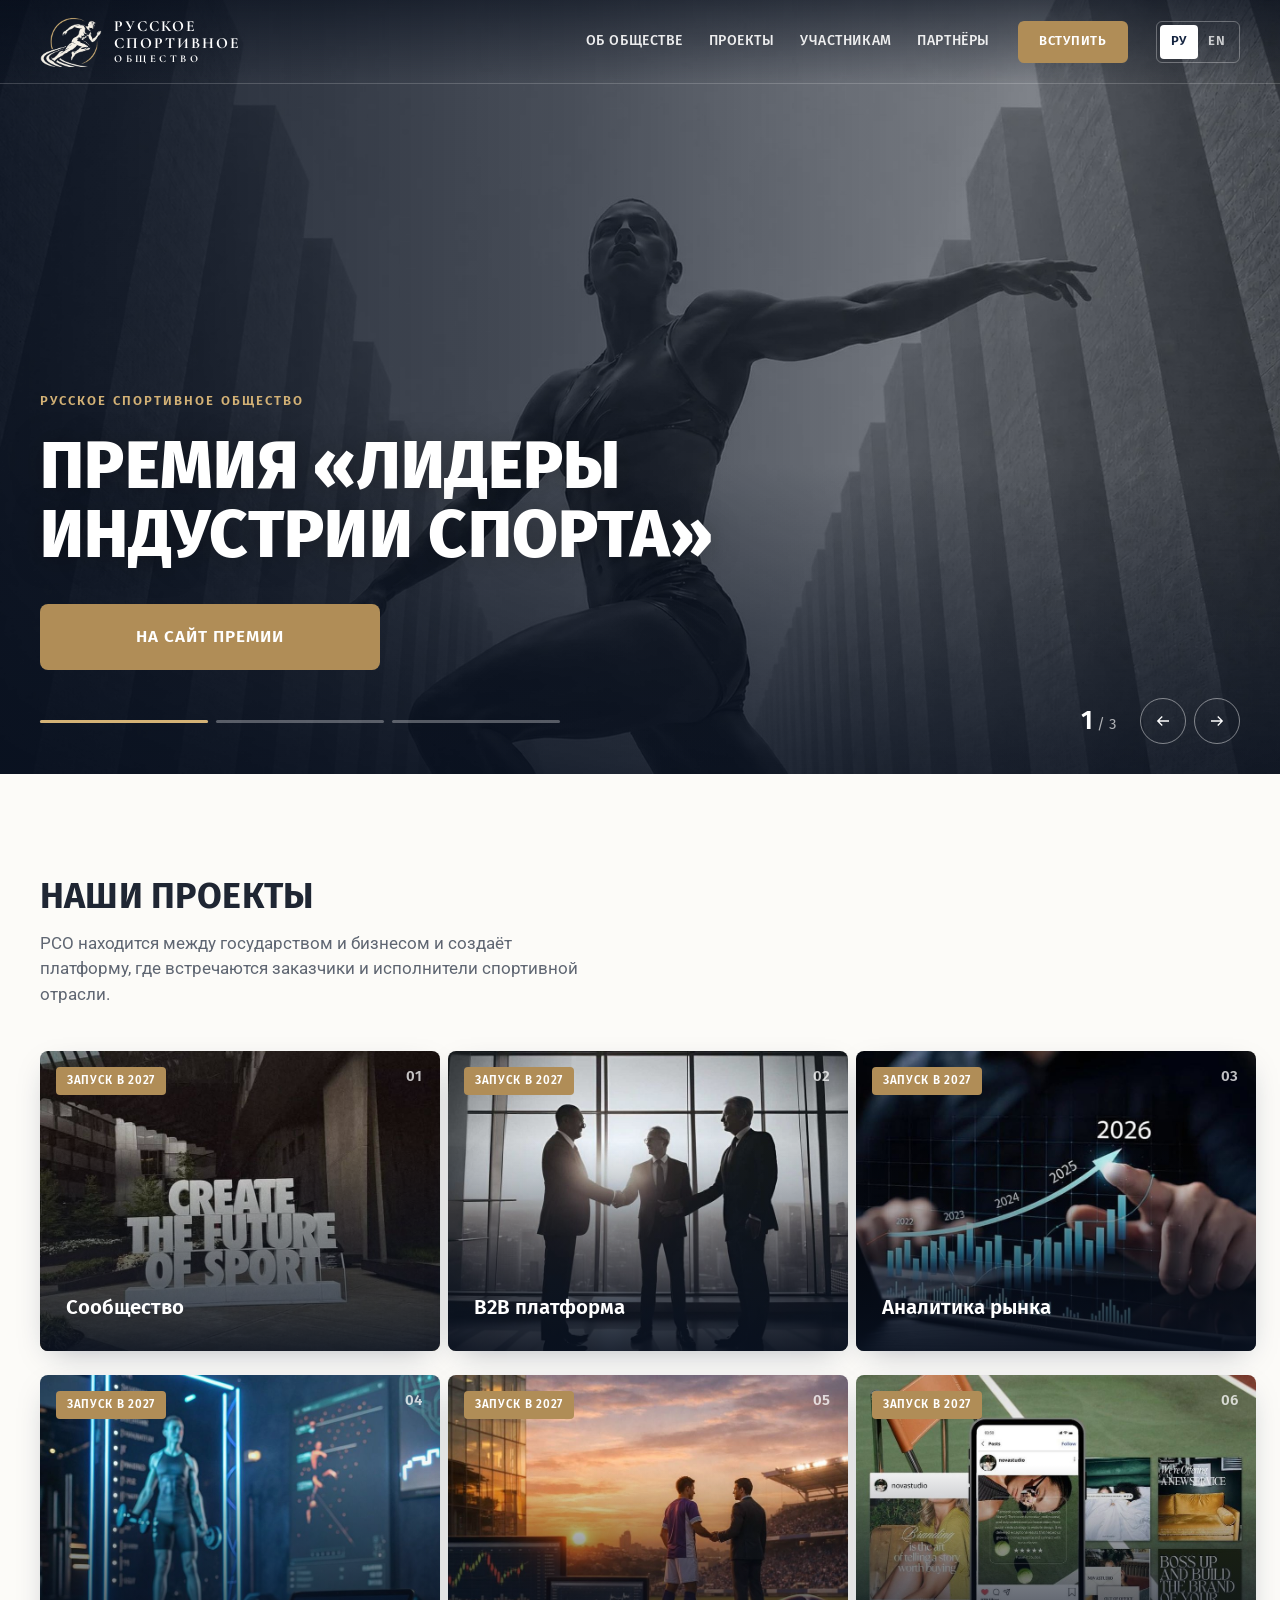
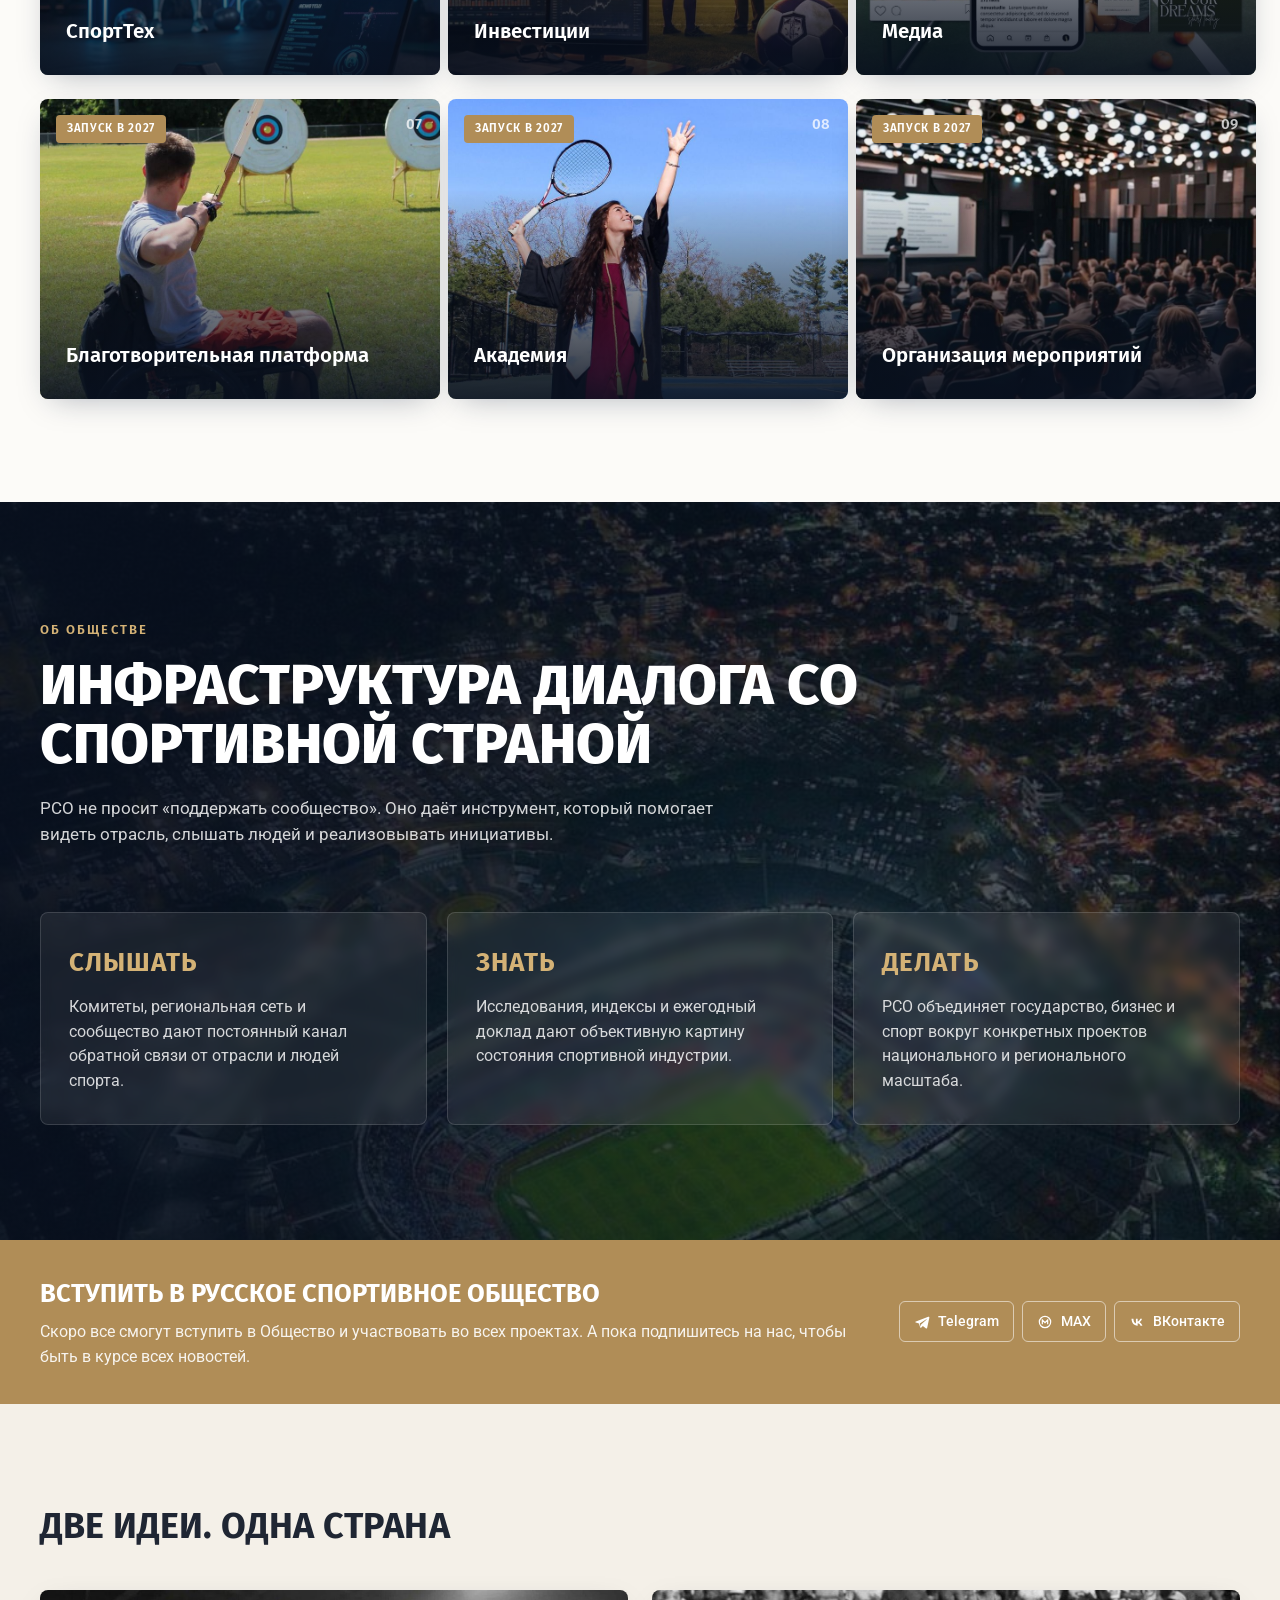
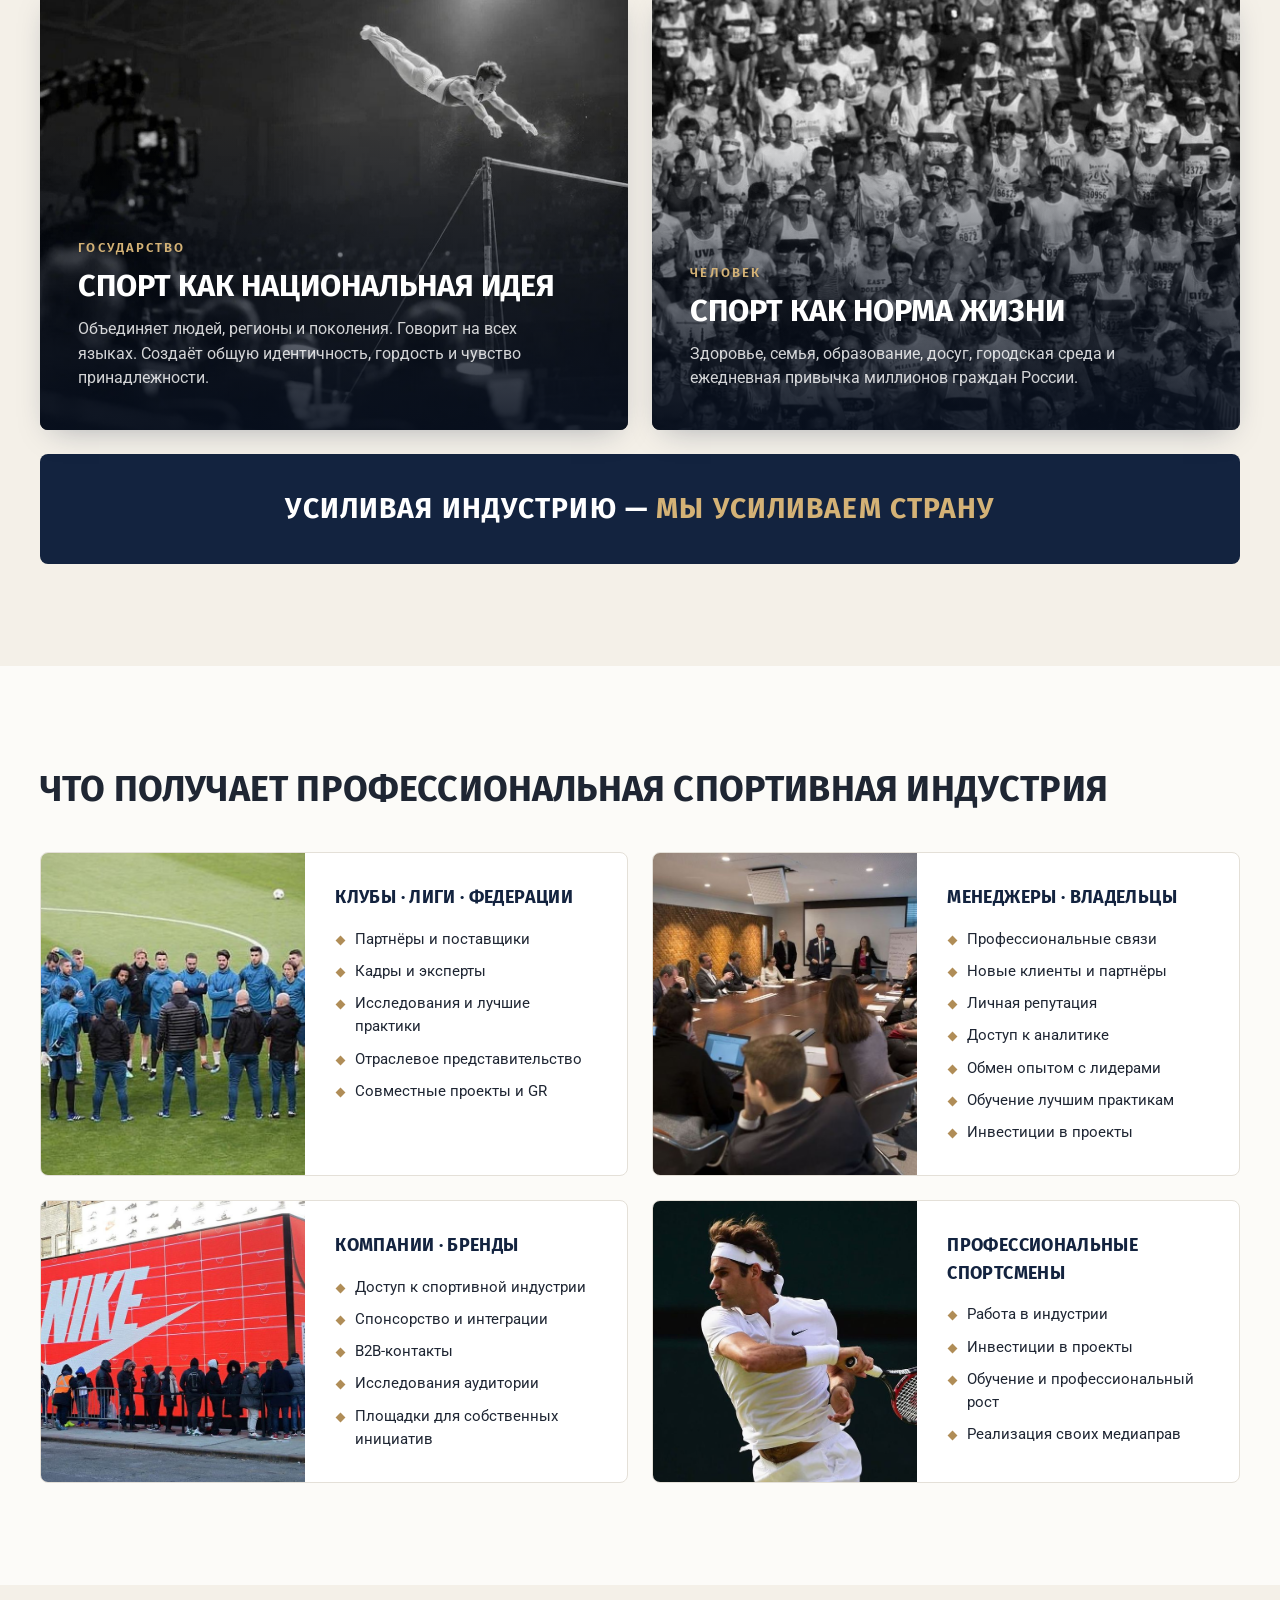
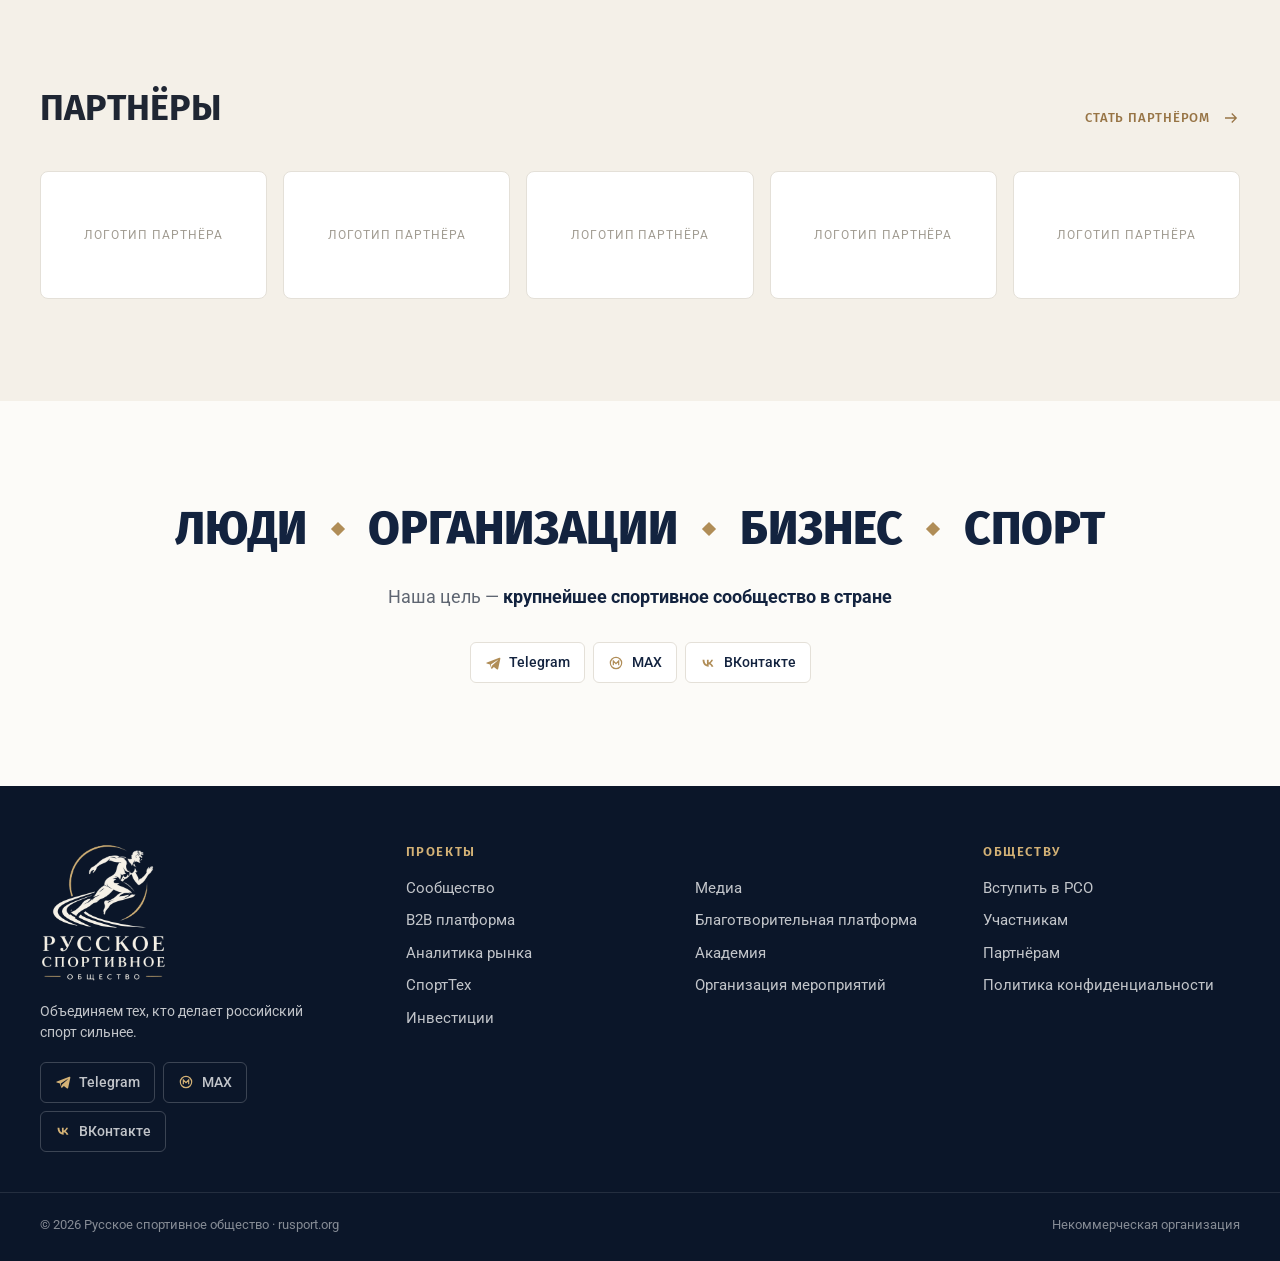
==== commit ebe3372f: "Static-only site: new slider, Google Forms, colour photos, cleanup - Slider: Award slide (leaders.sk" ====
--- a/index.html
+++ b/index.html
@@ -13,49 +13,45 @@
   <link rel="preconnect" href="https://fonts.googleapis.com">
   <link rel="preconnect" href="https://fonts.gstatic.com" crossorigin>
   <link href="https://fonts.googleapis.com/css2?family=Fira+Sans:wght@500;600;700;800&family=Roboto:wght@400;500&family=Cormorant+Garamond:ital,wght@0,700;1,500&display=swap" rel="stylesheet">
-  <link rel="stylesheet" href="assets/css/style.css?v=20261017c">
+  <link rel="preload" as="image" href="assets/img/photos/hero-premium.jpg" fetchpriority="high">
+  <link rel="stylesheet" href="assets/css/style.css?v=20261020final">
 </head>
 <body data-page="home" class="page-home">
   <div id="site-header"></div>
 
   <main>
-    <!-- Баннерный слайдер: фото 1920×800 в assets/img/photos/hero-1.jpg, hero-2.jpg, hero-3.jpg -->
+    <!-- Баннерный слайдер: фото 1920×800 в assets/img/photos/hero-premium.jpg, hero-unite.jpg, hero-nation.jpg -->
     <section class="hero" aria-roledescription="carousel" aria-label="Главное">
       <div class="hero-slides">
         <article class="hero-slide is-active">
-          <div class="photo" data-photo="hero-1"></div>
+          <div class="photo has-photo" data-photo="hero-premium" data-loaded style="background-image:url('assets/img/photos/hero-premium.jpg')"></div>
           <div class="wrap hero-content">
             <span class="kicker">Русское спортивное общество</span>
-            <h1 class="title-xl">Спорт — национальная идея <span>России</span></h1>
-            <p>Объединяем тех, кто делает российский спорт сильнее. Здоровая нация — сильная нация.</p>
+            <h2 class="title-xl">Премия «Лидеры индустрии спорта»</h2>
             <div class="hero-actions">
-              <a class="btn btn-gold" href="join.html">Вступить в общество</a>
-              <a class="btn btn-light" href="#projects">Наши проекты</a>
+              <a class="btn btn-gold" href="https://leaders.sk.ru/" target="_blank" rel="noopener">На сайт премии</a>
             </div>
           </div>
         </article>
 
         <article class="hero-slide" aria-hidden="true">
-          <div class="photo" data-photo="hero-2"></div>
+          <div class="photo" data-photo="hero-unite"></div>
           <div class="wrap hero-content">
-            <span class="kicker">Ноябрь 2026</span>
-            <h2 class="title-xl">Презентация Общества <span>всему рынку</span></h2>
-            <p>Представим РСО, его проекты и первых участников. Заполните анкету, чтобы получить приглашение.</p>
+            <h1 class="title-xl">Русское спортивное общество</h1>
+            <p>Объединяем тех, кто делает российский спорт сильнее.</p>
             <div class="hero-actions">
-              <a class="btn btn-gold" href="join.html">Получить приглашение</a>
+              <a class="btn btn-gold" href="join.html">Вступить</a>
             </div>
           </div>
         </article>
 
         <article class="hero-slide" aria-hidden="true">
-          <div class="photo" data-photo="hero-3"></div>
+          <div class="photo" data-photo="hero-nation"></div>
           <div class="wrap hero-content">
-            <span class="kicker">Приём заявок открыт</span>
-            <h2 class="title-xl">Станьте частью <span>сообщества</span></h2>
-            <p>Клубы, лиги, федерации, компании, менеджеры и спортсмены — платформа, где встречаются заказчики и исполнители индустрии спорта.</p>
+            <span class="kicker">Русское спортивное общество</span>
+            <h2 class="title-xl">Здоровая нация — сильная нация</h2>
             <div class="hero-actions">
-              <a class="btn btn-gold" href="join.html">Заполнить анкету</a>
-              <a class="btn btn-light" href="#members">Что вы получите</a>
+              <a class="btn btn-gold" href="join.html">Вступить</a>
             </div>
           </div>
         </article>
@@ -115,20 +111,9 @@
       <div class="wrap">
         <div>
           <h2 class="band-title">Вступить в Русское спортивное общество</h2>
-          <p>Для физических и юридических лиц. Анкета займёт 3 минуты.</p>
+          <p>Скоро все смогут вступить в Общество и участвовать во всех проектах. А пока подпишитесь на нас, чтобы быть в курсе всех новостей.</p>
         </div>
-        <a class="btn" href="join.html">Заполнить анкету <svg viewBox="0 0 24 24" fill="none" stroke="currentColor" stroke-width="1.7"><path d="M4 12h15M13 6l6 6-6 6"/></svg></a>
-      </div>
-    </section>
-
-    <!-- Главные новости -->
-    <section class="section" id="news">
-      <div class="wrap">
-        <div class="section-head">
-          <h2 class="h2">Главные новости</h2>
-          <a class="more-link" href="news.html">Все новости <svg viewBox="0 0 24 24" fill="none" stroke="currentColor" stroke-width="1.7"><path d="M4 12h15M13 6l6 6-6 6"/></svg></a>
-        </div>
-        <div class="news-grid" id="news-grid"></div>
+        <div class="socials socials-mount"></div>
       </div>
     </section>
 
@@ -136,7 +121,7 @@
     <section class="section section-ivory">
       <div class="wrap">
         <div class="section-head">
-          <h2 class="h2">Две идеи. Одна спортивная страна</h2>
+          <h2 class="h2">Две идеи. Одна страна</h2>
         </div>
         <div class="ideas">
           <div class="pcard idea reveal">
@@ -160,18 +145,13 @@
       </div>
     </section>
 
-    <!-- Что получает индустрия (rgo.ru «Открываем Россию заново») -->
+    <!-- Что получает индустрия: статичный блок 2×2, фото audience-<id>.jpg -->
     <section class="section" id="members">
-      <div class="wrap intro">
-        <div class="intro-text">
+      <div class="wrap">
+        <div class="section-head">
           <h2 class="h2">Что получает профессиональная спортивная индустрия</h2>
-          <p class="lead">Клубы и федерации, менеджеры и владельцы, компании и бренды, профессиональные спортсмены — выберите, кого вы представляете, и посмотрите, чем Общество полезно именно вам.</p>
-          <a class="btn btn-navy" href="join.html">Вступить в РСО</a>
         </div>
-        <div>
-          <div class="stagger" id="audience-grid"></div>
-          <div class="stagger-pad"></div>
-        </div>
+        <div class="values" id="audience-grid"></div>
       </div>
     </section>
 
@@ -190,14 +170,6 @@
           <div class="partner">Логотип партнёра</div>
           <div class="partner">Логотип партнёра</div>
         </div>
-        <h3 class="partners-title">Информационные партнёры</h3>
-        <div class="partners">
-          <div class="partner">Логотип партнёра</div>
-          <div class="partner">Логотип партнёра</div>
-          <div class="partner">Логотип партнёра</div>
-          <div class="partner">Логотип партнёра</div>
-          <div class="partner">Логотип партнёра</div>
-        </div>
       </div>
     </section>
 
@@ -208,16 +180,15 @@
           <span>Люди</span><i></i><span>Организации</span><i></i><span>Бизнес</span><i></i><span>Спорт</span>
         </div>
         <p class="manifesto-claim reveal">Наша цель — <b>крупнейшее спортивное сообщество в стране</b></p>
-        <a class="btn btn-gold" href="join.html">Присоединиться</a>
+        <div class="socials socials-dark socials-mount"></div>
       </div>
     </section>
   </main>
 
   <div id="site-footer"></div>
 
-  <script src="assets/js/data.js?v=20261017c"></script>
-  <script src="assets/js/news.js?v=20261017c"></script>
-  <script src="assets/js/i18n.js?v=20261017c"></script>
-  <script src="assets/js/main.js?v=20261017c"></script>
+  <script src="assets/js/data.js?v=20261020final"></script>
+  <script src="assets/js/i18n.js?v=20261020final"></script>
+  <script src="assets/js/main.js?v=20261020final"></script>
 </body>
 </html>
--- a/assets/css/style.css
+++ b/assets/css/style.css
@@ -53,7 +53,7 @@
 
 /* ---------- Typography ---------- */
 
-.h1, .h2, .h3, .title-xl {
+.h1, .h2, .title-xl {
   font-family: var(--head);
   font-weight: 700;
   line-height: 1.12;
@@ -64,7 +64,6 @@
 .title-xl { font-size: clamp(34px, 5.2vw, 72px); font-weight: 800; line-height: 1.04; }
 .h1 { font-size: clamp(30px, 4vw, 52px); }
 .h2 { font-size: clamp(26px, 2.8vw, 38px); }
-.h3 { font-size: clamp(19px, 1.6vw, 22px); text-transform: none; line-height: 1.25; }
 .lead { font-size: clamp(16px, 1.3vw, 19px); color: var(--muted); margin: 0; }
 .kicker {
   display: inline-block;
@@ -97,28 +96,8 @@
   transition: background 0.2s, color 0.2s, border-color 0.2s, box-shadow 0.2s;
 }
 .btn svg { width: 18px; height: 18px; flex: none; }
-.btn-navy { background: var(--navy); color: var(--white); }
-.btn-navy:hover { background: var(--navy-2); }
 .btn-gold { background: var(--gold); color: var(--white); }
 .btn-gold:hover { background: var(--gold-dark); }
-.btn-light { background: var(--white); color: var(--navy); box-shadow: var(--shadow); }
-.btn-light:hover { color: var(--gold-dark); }
-.btn-outline { border-color: currentColor; background: transparent; }
-.btn-outline:hover { background: rgba(255, 255, 255, 0.1); }
-.btn-outline-dark { border-color: var(--line); color: var(--navy); background: var(--white); }
-.btn-outline-dark:hover { border-color: var(--navy); }
-.btn-more {
-  display: flex;
-  margin: 40px auto 0;
-  min-height: 44px;
-  padding: 0 28px;
-  border: 0;
-  border-radius: 6px;
-  background: #ebe8e1;
-  color: var(--muted);
-  font-size: 13px;
-}
-.btn-more:hover { background: #e1ddd3; color: var(--navy); }
 
 .more-link {
   display: inline-flex;
@@ -314,7 +293,7 @@
   transition: opacity 1s var(--ease), visibility 1s;
 }
 .hero-slide.is-active { opacity: 1; visibility: visible; }
-.hero-slide .photo { position: absolute; inset: 0; transform: scale(1.06); transition: transform 7s linear; }
+.hero-slide .photo { position: absolute; inset: 0; transform: scale(1.06); transition: transform 7s linear; will-change: transform; backface-visibility: hidden; }
 .hero-slide.is-active .photo { transform: scale(1); }
 .hero-slide::after {
   content: "";
@@ -325,15 +304,16 @@
     linear-gradient(0deg, rgba(8, 16, 31, 0.7) 0%, rgba(8, 16, 31, 0) 40%),
     rgba(8, 16, 31, 0.2);
 }
+/* Slide text sits at the bottom, just above the progress bars (.hero-bar). */
 .hero-content {
   position: relative;
   z-index: 2;
   height: 100%;
   display: flex;
   flex-direction: column;
-  justify-content: center;
+  justify-content: flex-end;
   padding-top: var(--header-h);
-  padding-bottom: 90px;
+  padding-bottom: 104px;
 }
 .hero-content > * { max-width: 760px; }
 .hero-content .kicker { color: var(--gold-light); margin-bottom: 20px; }
@@ -341,6 +321,11 @@
 .hero-content .title-xl span { color: var(--gold-light); }
 .hero-content p { font-size: clamp(16px, 1.5vw, 20px); color: rgba(255, 255, 255, 0.86); margin: 22px 0 34px; max-width: 560px; }
 .hero-actions { display: flex; flex-wrap: wrap; gap: 12px; }
+.title-xl + .hero-actions { margin-top: 34px; }
+@media (min-width: 768px) {
+  .hero-actions .btn { min-width: 340px; min-height: 66px; padding: 0 64px; font-size: 17px; border-radius: 8px; }
+}
+.hero-content p:last-child { margin-bottom: 0; }
 .hero-content > *:not(.hero-actions) { opacity: 0; transform: translateY(18px); transition: opacity 0.8s 0.2s var(--ease), transform 0.8s 0.2s var(--ease); }
 .hero-actions { opacity: 0; transition: opacity 0.8s 0.45s var(--ease); }
 .hero-slide.is-active .hero-content > * { opacity: 1; transform: none; }
@@ -373,7 +358,6 @@
 .hero-progress i { width: 0; background: var(--gold-light); }
 .hero-progress button.is-done i { width: 100%; }
 .hero-progress button.is-active i { animation: progress var(--slide-ms, 7000ms) linear forwards; }
-.hero.is-paused .hero-progress button.is-active i { animation-play-state: paused; }
 @keyframes progress { to { width: 100%; } }
 .hero-count { font-family: var(--head); font-size: 15px; color: rgba(255, 255, 255, 0.65); margin-left: auto; }
 .hero-count b { font-size: 26px; color: var(--white); font-weight: 600; }
@@ -394,7 +378,7 @@
 @media (max-width: 767px) {
   .hero-slides { height: min(640px, 88svh); }
   .hero-slide::after { background: linear-gradient(0deg, rgba(8, 16, 31, 0.94) 0%, rgba(8, 16, 31, 0.78) 50%, rgba(8, 16, 31, 0.6) 100%); }
-  .hero-content { justify-content: flex-end; padding-bottom: 96px; }
+  .hero-content { padding-bottom: 88px; }
   .hero-actions .btn { flex: 1 1 100%; }
   .hero-arrows { display: none; }
 }
@@ -412,23 +396,6 @@
 }
 .section-head .lead { max-width: 560px; margin-top: 14px; }
 @media (max-width: 767px) { .section-head { flex-direction: column; align-items: flex-start; } }
-
-/* Intro: text left, staggered photo cards right (rgo.ru "Открываем Россию заново") */
-.intro { display: grid; grid-template-columns: minmax(0, 0.9fr) minmax(0, 2fr); gap: clamp(28px, 4vw, 64px); align-items: start; }
-.intro-text { position: sticky; top: calc(var(--header-h) + 32px); }
-.intro-text .lead { margin: 22px 0 30px; }
-.stagger { display: grid; grid-template-columns: 1fr 1fr; gap: 28px; }
-.stagger > :nth-child(even) { transform: translateY(48px); }
-.stagger + .stagger-pad { height: 48px; }
-@media (max-width: 1023px) {
-  .intro { grid-template-columns: 1fr; }
-  .intro-text { position: static; }
-}
-@media (max-width: 600px) {
-  .stagger { grid-template-columns: 1fr; gap: 16px; }
-  .stagger > :nth-child(even) { transform: none; }
-  .stagger + .stagger-pad { display: none; }
-}
 
 /* Photo card */
 .pcard {
@@ -474,12 +441,11 @@
 @media (hover: none) { .pcard-text { max-height: none; opacity: 1; } }
 
 .grid-3 { display: grid; grid-template-columns: repeat(3, minmax(0, 1fr)); gap: 24px; }
-.grid-4 { display: grid; grid-template-columns: repeat(4, minmax(0, 1fr)); gap: 24px; }
 @media (max-width: 1023px) {
-  .grid-3, .grid-4 { grid-template-columns: repeat(2, minmax(0, 1fr)); gap: 20px; }
+  .grid-3 { grid-template-columns: repeat(2, minmax(0, 1fr)); gap: 20px; }
 }
 @media (max-width: 600px) {
-  .grid-3, .grid-4 { grid-template-columns: 1fr; gap: 16px; }
+  .grid-3 { grid-template-columns: 1fr; gap: 16px; }
   .pcard { min-height: 240px; }
 }
 
@@ -502,7 +468,7 @@
 .pillar p { margin: 0; color: rgba(255, 255, 255, 0.82); }
 @media (max-width: 860px) { .pillars { grid-template-columns: 1fr; } }
 
-/* Band (rgo.ru blue subscribe stripe) */
+/* Band (rgo.ru colour stripe) */
 .band { background: var(--navy); color: var(--white); }
 .band .wrap { display: flex; align-items: center; justify-content: space-between; gap: 20px 40px; padding-top: 34px; padding-bottom: 34px; }
 .band-title { font-family: var(--head); font-size: clamp(20px, 2vw, 28px); font-weight: 700; text-transform: uppercase; margin: 0; }
@@ -511,23 +477,15 @@
 .band-gold p { color: rgba(255, 255, 255, 0.9); }
 .band-gold .btn { background: var(--navy); color: var(--white); }
 .band-gold .btn:hover { background: var(--navy-deep); }
+.band .socials { flex: none; }
+.band-gold .social { border-color: rgba(255, 255, 255, 0.55); color: var(--white); }
+.band-gold .social svg { color: var(--white); }
+.band-gold .social:hover { border-color: var(--white); background: var(--navy); }
 @media (max-width: 767px) { .band .wrap { flex-direction: column; align-items: flex-start; } .band .btn { width: 100%; } }
 
-/* ---------- News cards (rgo.ru "Главные новости") ---------- */
-
-.news-grid { display: grid; grid-template-columns: repeat(4, minmax(0, 1fr)); gap: 32px 24px; }
-.ncard { display: flex; flex-direction: column; border-bottom: 1px solid #cfcac0; padding-bottom: 14px; }
-.ncard-img { aspect-ratio: 16 / 10; border-radius: 6px; margin-bottom: 18px; }
-.ncard-img .photo { position: absolute; inset: 0; transition: transform 0.6s var(--ease); }
-.ncard:hover .ncard-img .photo { transform: scale(1.04); }
-.ncard-img { position: relative; overflow: hidden; background: var(--navy-2); }
-.ncard-meta { display: flex; gap: 10px; flex-wrap: wrap; font-size: 13px; color: var(--muted); margin: 0 8px 10px; }
-.ncard-meta .tag { color: var(--gold-dark); font-weight: 500; }
-.ncard-title { font-family: var(--head); font-size: 19px; font-weight: 600; line-height: 1.28; margin: 0 8px 12px; }
-.ncard:hover .ncard-title { color: var(--navy-2); text-decoration: underline; text-decoration-color: var(--gold); text-underline-offset: 4px; }
-.ncard-lead { font-size: 14.5px; color: var(--muted); margin: 0 8px 14px; }
-.ncard .more-link { margin-top: auto; align-self: flex-end; padding-right: 4px; }
-.news-empty {
+/* ---------- Empty-state note (join page, before the Google Forms are set) ---------- */
+
+.empty-note {
   grid-column: 1 / -1;
   padding: 48px 24px;
   border: 1px dashed #cfcac0;
@@ -535,29 +493,7 @@
   text-align: center;
   color: var(--muted);
 }
-.news-empty b { display: block; font-family: var(--head); font-size: 20px; color: var(--navy); margin-bottom: 6px; }
-@media (max-width: 1180px) { .news-grid { grid-template-columns: repeat(3, minmax(0, 1fr)); } }
-@media (max-width: 860px) { .news-grid { grid-template-columns: repeat(2, minmax(0, 1fr)); } }
-@media (max-width: 560px) { .news-grid { grid-template-columns: 1fr; } }
-
-/* Featured first news on the news page */
-.news-grid.featured .ncard:first-child { grid-column: span 2; grid-row: span 2; }
-.news-grid.featured .ncard:first-child .ncard-title { font-size: clamp(22px, 2.2vw, 30px); }
-@media (max-width: 560px) { .news-grid.featured .ncard:first-child { grid-column: auto; grid-row: auto; } }
-
-.filters { display: flex; flex-wrap: wrap; gap: 8px; margin-bottom: 36px; }
-.filter {
-  padding: 9px 18px;
-  border: 1px solid var(--line);
-  border-radius: 6px;
-  background: var(--white);
-  font-family: var(--head);
-  font-size: 13.5px;
-  font-weight: 500;
-  cursor: pointer;
-}
-.filter:hover { border-color: var(--navy); }
-.filter.is-active { background: var(--navy); border-color: var(--navy); color: var(--white); }
+.empty-note b { display: block; font-family: var(--head); font-size: 20px; color: var(--navy); margin-bottom: 6px; }
 
 /* ---------- Two ideas ---------- */
 
@@ -583,11 +519,29 @@
 .ideas-result span { color: var(--gold-light); }
 @media (max-width: 860px) { .ideas { grid-template-columns: 1fr; } .idea { min-height: 360px; } }
 
+/* ---------- What the industry gets (static 2×2) ---------- */
+
+.values { display: grid; grid-template-columns: repeat(2, minmax(0, 1fr)); gap: 24px; }
+.value {
+  display: grid;
+  grid-template-columns: minmax(0, 0.9fr) minmax(0, 1.1fr);
+  border-radius: var(--radius);
+  overflow: hidden;
+  background: var(--white);
+  border: 1px solid var(--line);
+}
+.value-img { position: relative; min-height: 260px; }
+.value-img .photo { position: absolute; inset: 0; }
+.value-body { padding: clamp(22px, 2.4vw, 32px); }
+.value-title { font-family: var(--head); font-size: clamp(17px, 1.4vw, 20px); font-weight: 700; text-transform: uppercase; letter-spacing: 0.02em; color: var(--navy); margin: 0 0 16px; }
+.value ul { list-style: none; margin: 0; padding: 0; display: grid; gap: 9px; font-size: 15px; }
+.value li { position: relative; padding-left: 20px; }
+.value li::before { content: ""; position: absolute; left: 2px; top: 0.6em; width: 7px; height: 7px; background: var(--gold); transform: rotate(45deg); }
+@media (max-width: 1100px) { .values { grid-template-columns: 1fr; } }
+@media (max-width: 560px) { .value { grid-template-columns: 1fr; } .value-img { min-height: 0; aspect-ratio: 16 / 9; } }
+
 /* ---------- Partners ---------- */
-
-.partners-title { font-family: var(--head); font-size: 14px; font-weight: 600; letter-spacing: 0.1em; text-transform: uppercase; color: var(--muted); margin: 0 0 18px; }
 .partners { display: grid; grid-template-columns: repeat(5, minmax(0, 1fr)); gap: 16px; }
-.partners + .partners-title { margin-top: 44px; }
 .partner {
   display: grid;
   place-items: center;
@@ -626,29 +580,11 @@
 .manifesto-words i { width: 10px; height: 10px; background: var(--gold); transform: rotate(45deg); flex: none; }
 .manifesto-claim { margin: 28px 0 32px; font-size: clamp(16px, 1.4vw, 19px); color: var(--muted); }
 .manifesto-claim b { color: var(--navy); }
+.manifesto .socials { justify-content: center; }
 
 /* ---------- Footer ---------- */
 
 .site-footer { background: var(--navy-deep); color: rgba(255, 255, 255, 0.75); }
-.footer-sub { background: var(--navy); }
-.footer-sub .wrap { display: flex; align-items: center; justify-content: center; flex-wrap: wrap; gap: 14px 28px; padding-top: 26px; padding-bottom: 26px; text-align: center; color: var(--white); }
-.footer-sub form { display: flex; gap: 10px; flex-wrap: wrap; justify-content: center; }
-.footer-sub input {
-  width: min(320px, 100%);
-  height: 44px;
-  padding: 0 16px;
-  border: 1px solid rgba(255, 255, 255, 0.3);
-  border-radius: 6px;
-  background: rgba(255, 255, 255, 0.08);
-  color: var(--white);
-}
-.footer-sub input::placeholder { color: rgba(255, 255, 255, 0.55); }
-.footer-sub input:focus { outline: none; border-color: var(--gold-light); }
-.footer-sub .btn { min-height: 44px; }
-.footer-sub small { flex-basis: 100%; font-size: 12px; color: rgba(255, 255, 255, 0.6); }
-.footer-sub small a { text-decoration: underline; }
-.form-status { margin: 0; font-size: 14px; color: var(--gold-light); flex-basis: 100%; }
-.form-status:empty { display: none; }
 
 .footer-main { display: grid; grid-template-columns: 1.3fr repeat(3, 1fr); gap: 32px; padding-top: 56px; padding-bottom: 40px; }
 .footer-brand img { width: 128px; margin-bottom: 18px; }
@@ -688,13 +624,6 @@
 .crumbs { display: flex; flex-wrap: wrap; gap: 8px; font-size: 13.5px; color: rgba(255, 255, 255, 0.7); margin-bottom: 22px; }
 .crumbs a:hover { color: var(--white); text-decoration: underline; }
 .crumbs span::before { content: "/"; margin-right: 8px; opacity: 0.6; }
-
-.detail { display: grid; grid-template-columns: minmax(0, 1fr) 340px; gap: clamp(32px, 4vw, 64px); align-items: start; }
-.detail-about { font-size: clamp(18px, 1.6vw, 21px); line-height: 1.6; margin: 0 0 40px; color: var(--ink); }
-.features { display: grid; grid-template-columns: 1fr 1fr; gap: 16px; }
-.feature { padding: 24px 24px 22px; border-radius: var(--radius); background: var(--white); border: 1px solid var(--line); border-top: 3px solid var(--gold); }
-.feature h3 { font-family: var(--head); font-size: 19px; font-weight: 600; margin: 0 0 8px; color: var(--navy); }
-.feature p { margin: 0; font-size: 15px; color: var(--muted); }
 .aside {
   position: sticky;
   top: calc(var(--header-h) + 24px);
@@ -708,89 +637,33 @@
 .aside p { margin: 0 0 24px; color: rgba(255, 255, 255, 0.75); font-size: 15px; }
 .aside .btn { width: 100%; }
 .aside .btn + .btn { margin-top: 10px; }
-.benefits { list-style: none; margin: 0; padding: 0; display: grid; gap: 12px; counter-reset: b; }
-.benefits li {
-  counter-increment: b;
-  display: flex;
-  align-items: center;
-  gap: 18px;
-  padding: 20px 22px;
-  border-radius: var(--radius);
-  background: var(--white);
-  border: 1px solid var(--line);
-  font-family: var(--head);
-  font-size: clamp(17px, 1.5vw, 20px);
-  font-weight: 600;
-  color: var(--navy);
-}
-.benefits li::before { content: counter(b, decimal-leading-zero); flex: none; width: 44px; height: 44px; display: grid; place-items: center; border-radius: 50%; background: var(--ivory); color: var(--gold-dark); font-size: 15px; }
-@media (max-width: 1023px) { .detail { grid-template-columns: 1fr; } .aside { position: static; } }
-@media (max-width: 600px) { .features { grid-template-columns: 1fr; } }
-
-/* Article (news post) */
-.article { max-width: 800px; margin: 0 auto; }
-.article-cover { aspect-ratio: 16 / 9; border-radius: var(--radius); margin: 0 0 36px; box-shadow: var(--shadow); }
-.article-lead { font-size: clamp(18px, 1.6vw, 21px); font-weight: 500; color: var(--ink); margin: 0 0 28px; }
-.article-body { font-size: 18px; line-height: 1.75; }
-.article-body p { margin: 0 0 1.15em; white-space: pre-line; }
-.article-body h2 { font-family: var(--head); font-size: clamp(22px, 2vw, 28px); font-weight: 700; line-height: 1.25; color: var(--navy); margin: 1.6em 0 0.6em; }
-.article-body a { color: var(--gold-dark); text-decoration: underline; }
-.article-body blockquote {
-  margin: 1.6em 0;
-  padding: 26px 30px;
-  border-left: 4px solid var(--gold);
-  border-radius: 0 var(--radius) var(--radius) 0;
-  background: var(--ivory);
-  font-family: var(--serif);
-  font-size: clamp(22px, 2.2vw, 27px);
-  font-style: italic;
-  line-height: 1.4;
-  color: var(--navy);
-}
-.article-body blockquote cite { display: block; margin-top: 12px; font-family: var(--body); font-size: 15px; font-style: normal; color: var(--muted); }
-.article-body figure { margin: 1.6em 0; }
-.article-body figure img { width: 100%; border-radius: var(--radius); }
-.article-body figcaption { margin-top: 10px; font-size: 14px; color: var(--muted); }
-.video { position: relative; aspect-ratio: 16 / 9; border-radius: var(--radius); overflow: hidden; background: #000; margin: 1.6em 0; }
-.video iframe, .video video { position: absolute; inset: 0; width: 100%; height: 100%; border: 0; }
-.article-foot { display: flex; flex-wrap: wrap; gap: 12px; margin-top: 44px; padding-top: 28px; border-top: 1px solid var(--line); }
+@media (max-width: 1023px) { .aside { position: static; } }
 
 /* Join form */
 .join { display: grid; grid-template-columns: minmax(0, 1fr) 360px; gap: clamp(32px, 4vw, 64px); align-items: start; }
 .tabs { display: inline-flex; padding: 4px; background: #ebe8e1; border-radius: 8px; margin-bottom: 32px; }
 .tab { padding: 11px 22px; border: 0; border-radius: 6px; background: transparent; font-family: var(--head); font-size: 14.5px; font-weight: 600; cursor: pointer; color: var(--muted); }
 .tab.is-active { background: var(--navy); color: var(--white); }
-.form-grid { display: grid; grid-template-columns: 1fr 1fr; gap: 18px; }
-.form-title { grid-column: 1 / -1; font-family: var(--head); font-size: 20px; font-weight: 700; text-transform: uppercase; margin: 18px 0 0; color: var(--navy); }
-.form-title:first-of-type { margin-top: 0; }
-.field { display: flex; flex-direction: column; gap: 7px; }
-.field.full { grid-column: 1 / -1; }
-.field label { font-size: 13.5px; font-weight: 500; color: var(--muted); }
-.field input, .field select, .field textarea {
-  width: 100%;
-  min-height: 50px;
-  padding: 13px 15px;
-  border: 1px solid #d8d3c9;
-  border-radius: 6px;
-  background: var(--white);
-  transition: border-color 0.2s, box-shadow 0.2s;
-}
-.field textarea { min-height: 120px; resize: vertical; }
-.field input:focus, .field select:focus, .field textarea:focus { outline: none; border-color: var(--gold); box-shadow: 0 0 0 3px rgba(176, 141, 87, 0.2); }
-.check { grid-column: 1 / -1; display: flex; gap: 12px; align-items: flex-start; font-size: 14px; color: var(--muted); }
-.check input { margin-top: 3px; width: 18px; height: 18px; accent-color: var(--navy); flex: none; }
-.check a { text-decoration: underline; }
-.form-actions { grid-column: 1 / -1; display: flex; flex-wrap: wrap; align-items: center; gap: 16px; margin-top: 8px; }
-.form-actions .form-status { color: var(--gold-dark); flex-basis: auto; }
 .steps { list-style: none; margin: 22px 0 0; padding: 0; counter-reset: s; }
 .steps li { counter-increment: s; position: relative; padding: 0 0 22px 48px; }
 .steps li::before { content: counter(s); position: absolute; left: 0; top: -3px; width: 32px; height: 32px; display: grid; place-items: center; border-radius: 50%; background: var(--gold); font-family: var(--head); font-weight: 700; color: var(--white); }
 .steps b { display: block; margin-bottom: 2px; }
 .steps span { font-size: 14px; color: rgba(255, 255, 255, 0.7); }
-.form-done { display: none; padding: 40px 36px; border-radius: var(--radius); background: var(--white); border: 1px solid var(--line); }
-.form-done.is-visible { display: block; }
+.gform iframe { width: 100%; border: 0; border-radius: var(--radius); background: var(--white); }
+/* Google Form heights (measured: content + Google footer), so the form shows without its own scrollbar. */
+.gform iframe[data-type="person"] { height: 1740px; }
+.gform iframe[data-type="company"] { height: 2360px; }
+@media (max-width: 600px) {
+  .gform iframe[data-type="person"] { height: 1885px; }
+  .gform iframe[data-type="company"] { height: 2505px; }
+}
+.gform-consent { margin: 0 0 16px; padding: 14px 18px; border-left: 3px solid var(--gold); border-radius: 0 6px 6px 0; background: var(--ivory); font-size: 14px; color: var(--muted); }
+.gform-consent a { color: var(--navy); text-decoration: underline; text-decoration-color: var(--gold); text-underline-offset: 3px; }
+.gform-alt { margin: 14px 0 0; }
+.gform-alt a { display: inline-flex; align-items: center; gap: 8px; color: var(--gold-dark); font-family: var(--head); font-size: 14px; font-weight: 500; }
+.gform-alt svg { width: 16px; }
 @media (max-width: 1023px) { .join { grid-template-columns: 1fr; } }
-@media (max-width: 600px) { .form-grid { grid-template-columns: 1fr; } .tabs { display: flex; } .tab { flex: 1; padding: 11px 8px; } }
+@media (max-width: 600px) { .tabs { display: flex; } .tab { flex: 1; padding: 11px 8px; } }
 
 .prose { max-width: 800px; font-size: 17px; }
 .prose h2 { font-family: var(--head); font-size: 24px; text-transform: uppercase; margin: 36px 0 10px; }
@@ -799,8 +672,6 @@
 
 .reveal { opacity: 0; transform: translateY(24px); transition: opacity 0.8s var(--ease), transform 0.8s var(--ease); }
 .reveal.is-in { opacity: 1; transform: none; }
-.stagger > .reveal:nth-child(even).is-in { transform: translateY(48px); }
-@media (max-width: 600px) { .stagger > .reveal:nth-child(even).is-in { transform: none; } }
 
 @media (prefers-reduced-motion: reduce) {
   *, *::before, *::after { animation-duration: 0.001ms !important; transition-duration: 0.001ms !important; }
@@ -808,4 +679,3 @@
 }
 
 :focus-visible { outline: 2px solid var(--gold); outline-offset: 3px; }
-.sr-only { position: absolute; width: 1px; height: 1px; overflow: hidden; clip: rect(0 0 0 0); white-space: nowrap; }
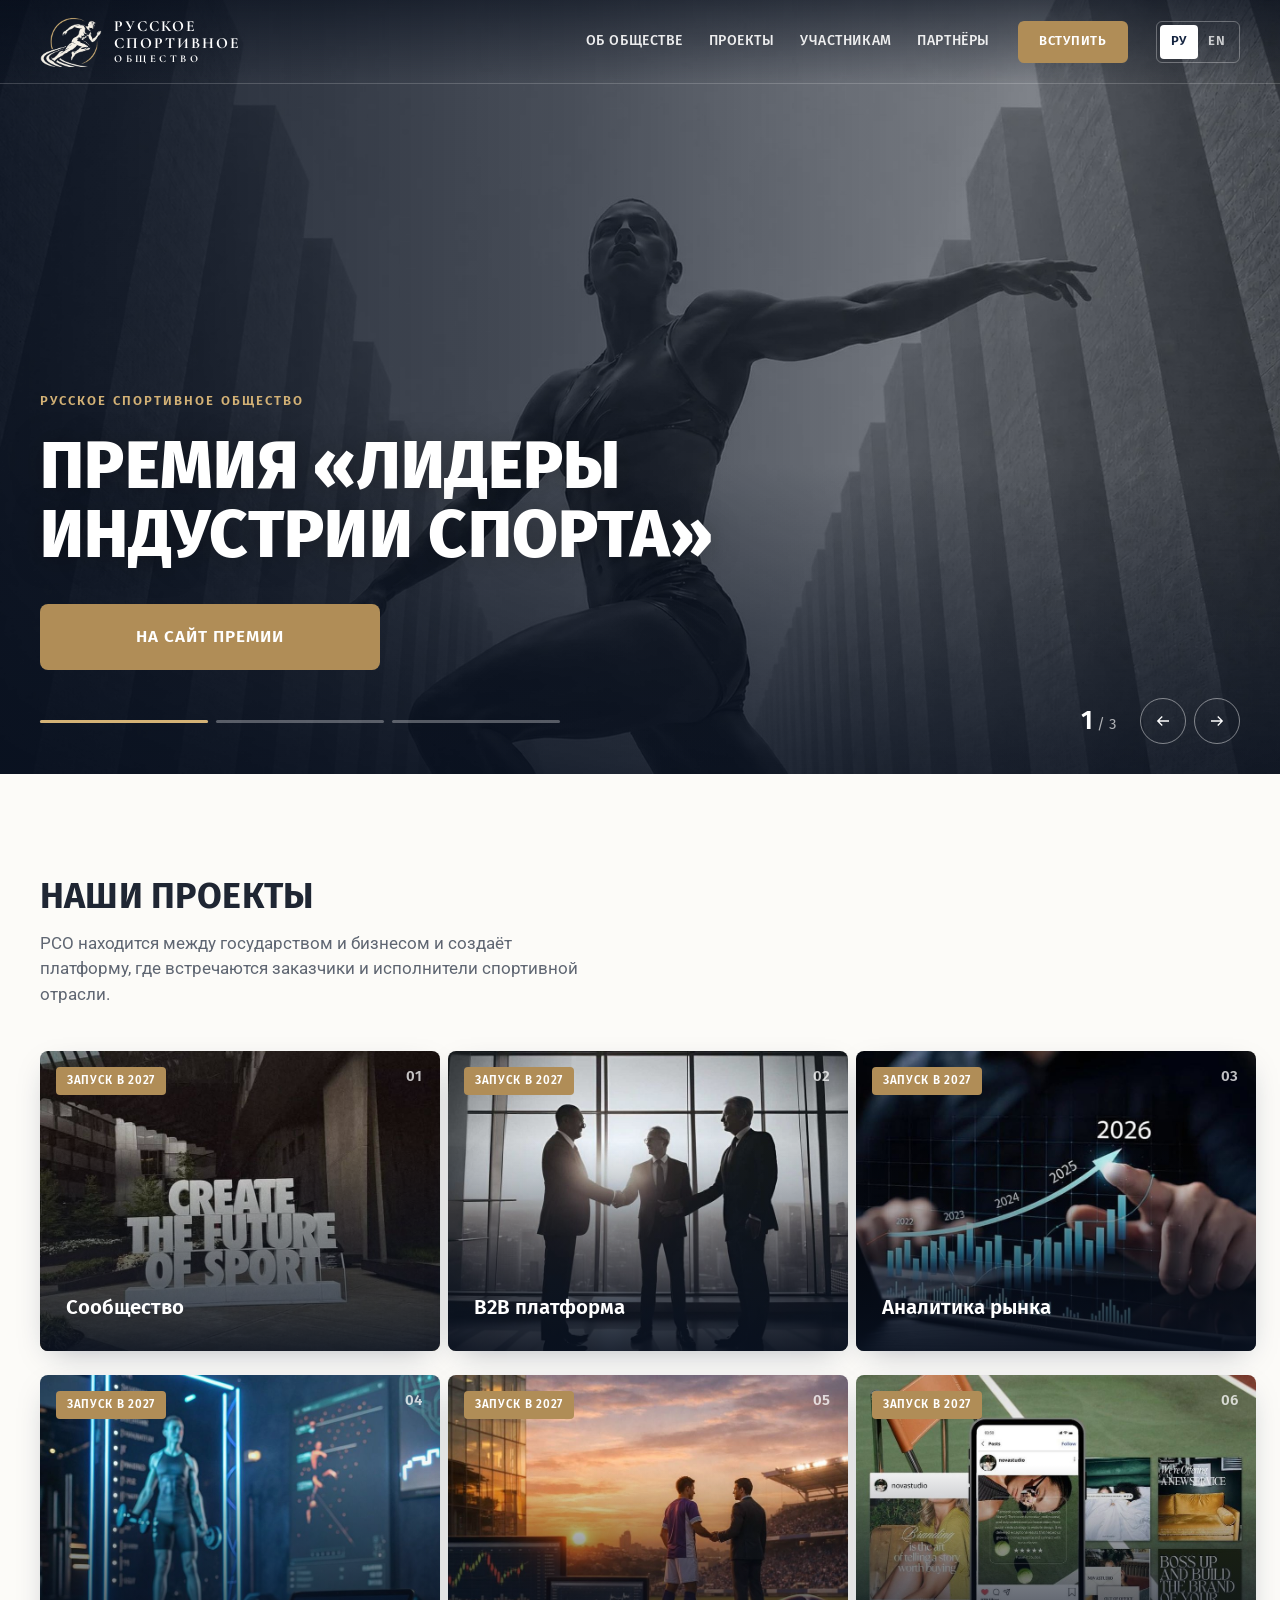
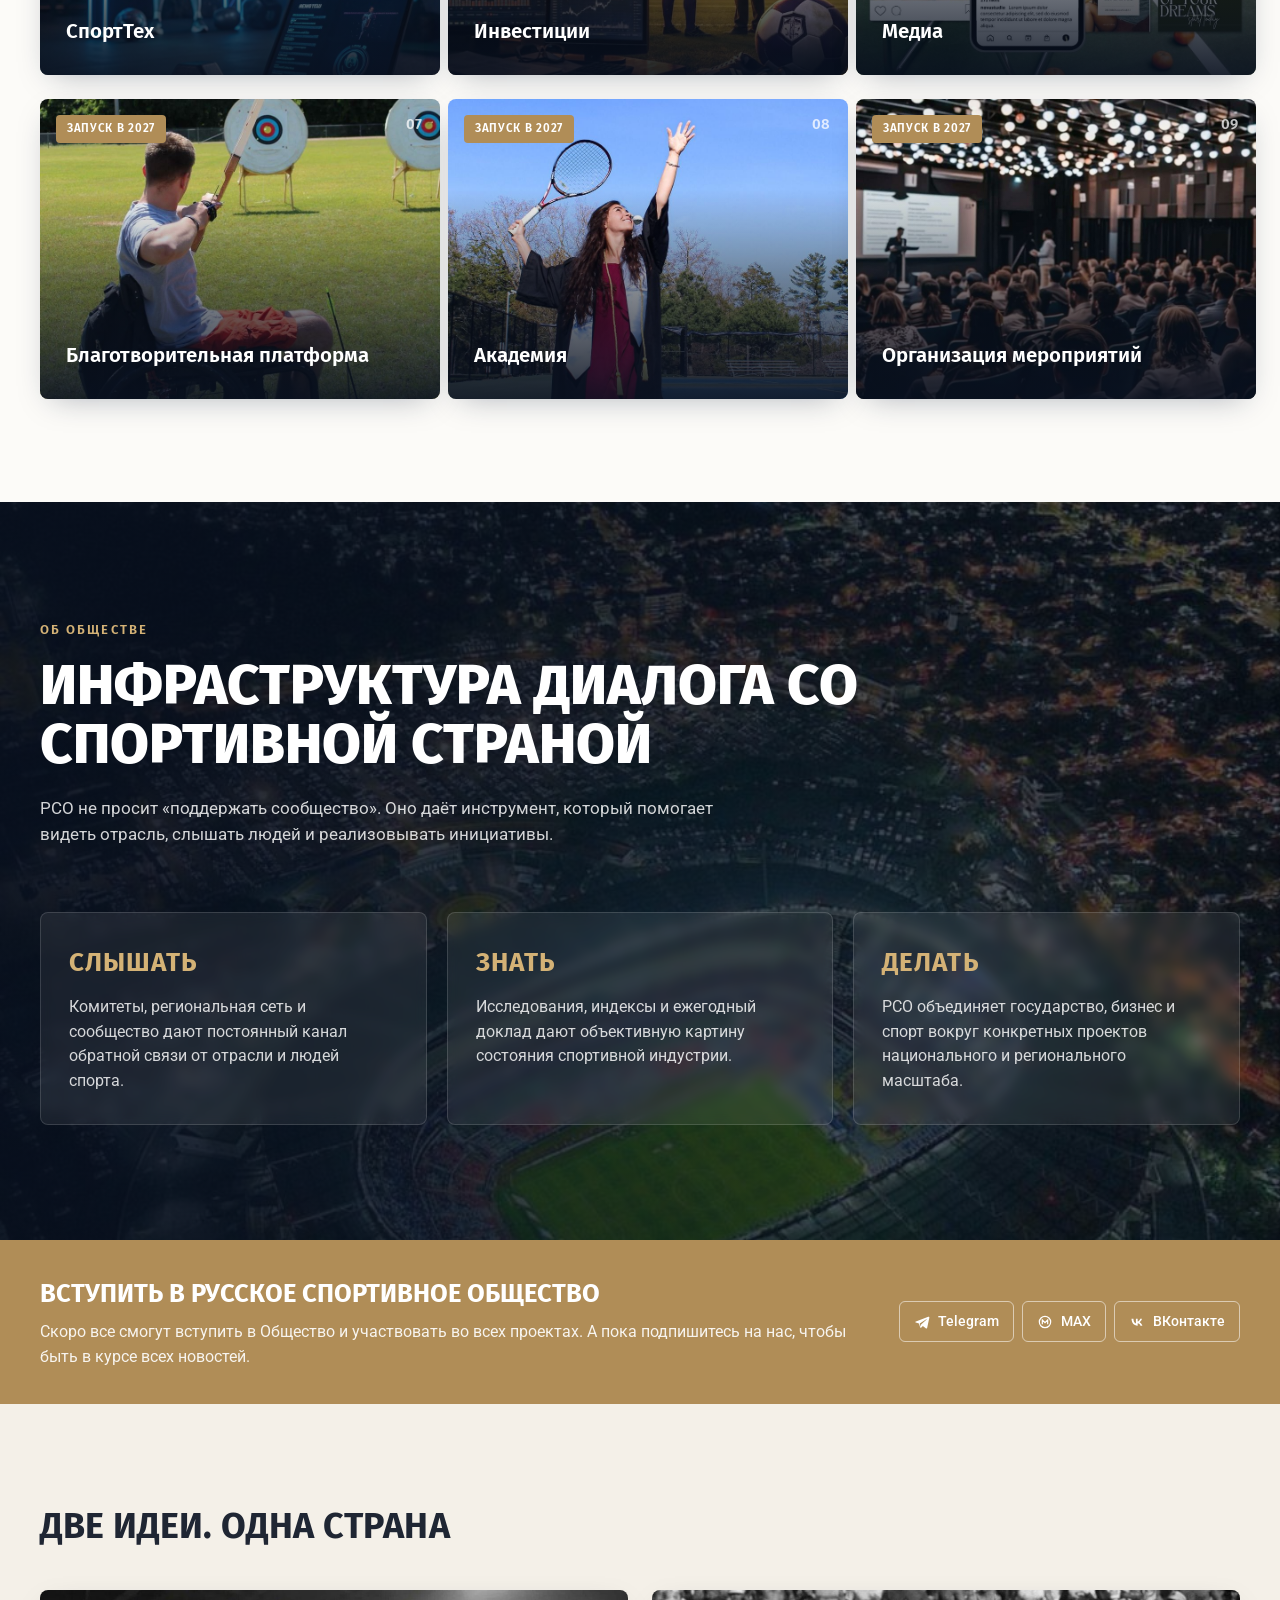
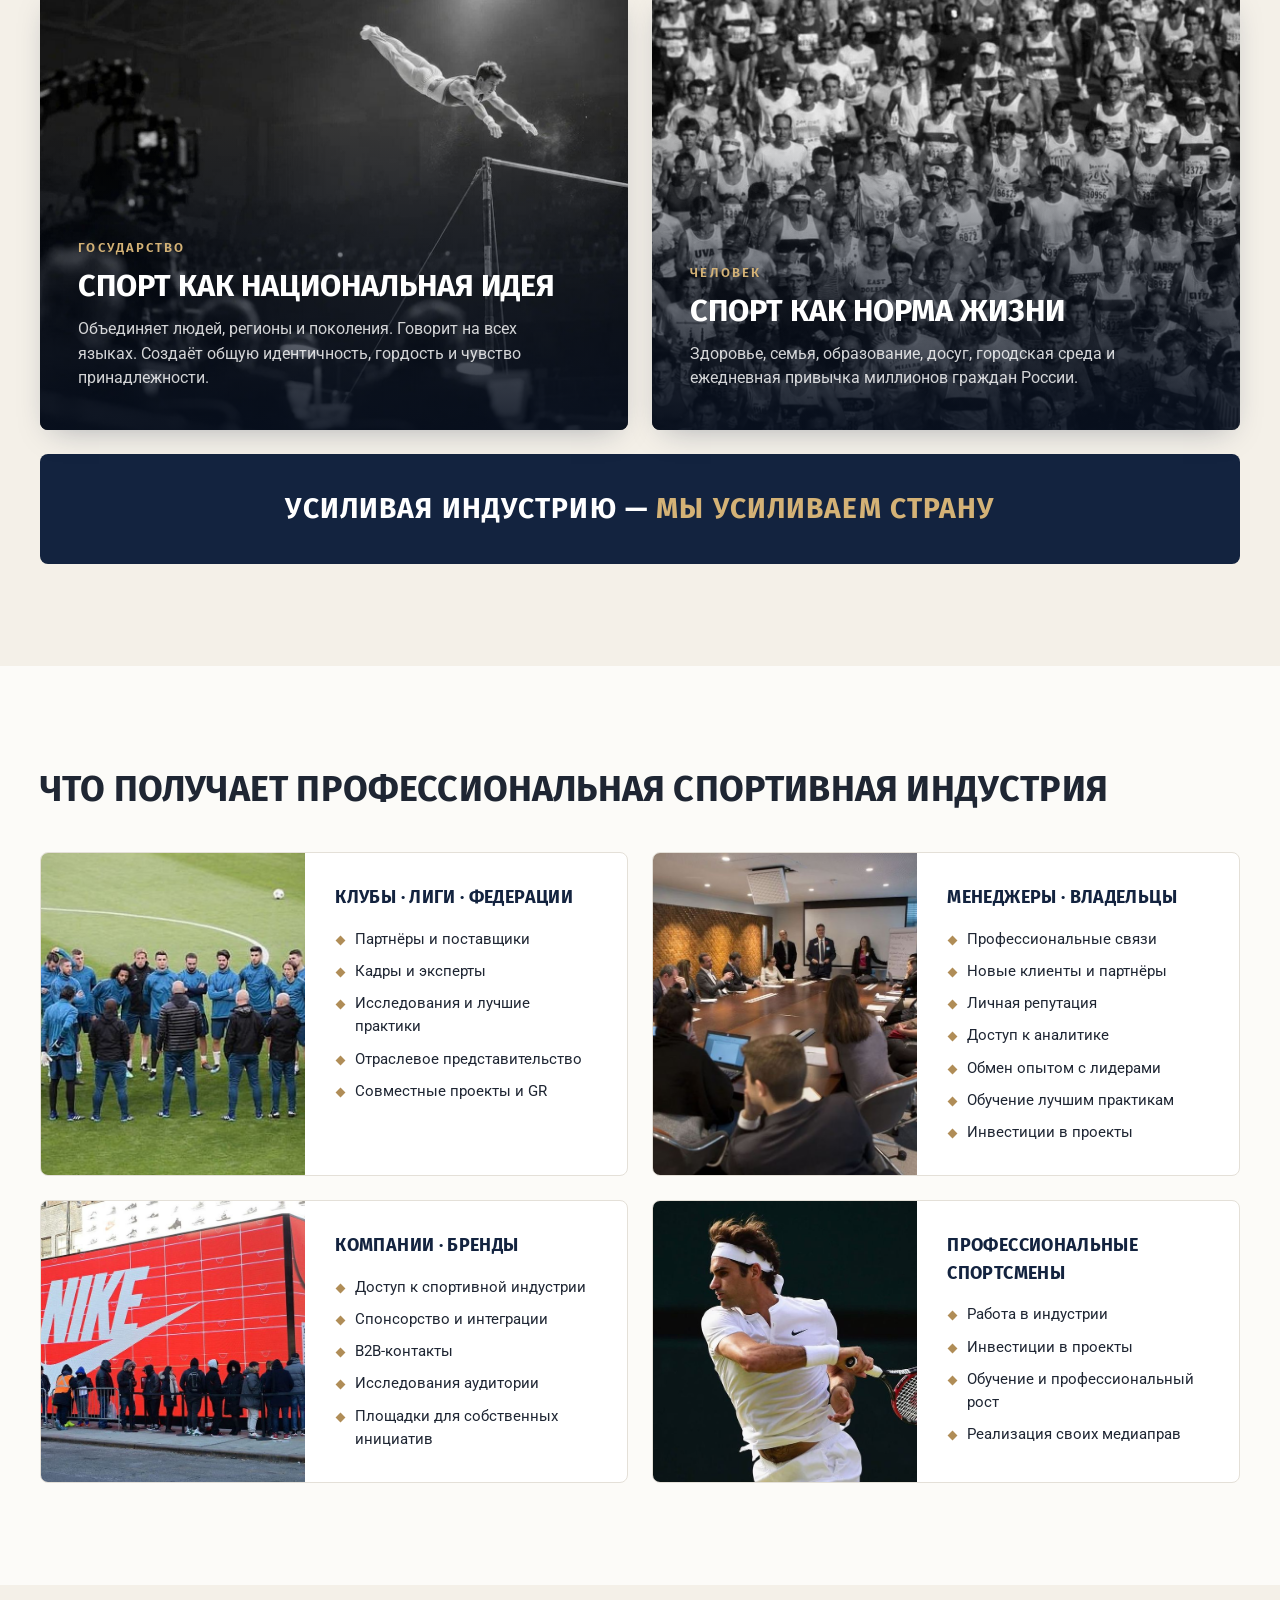
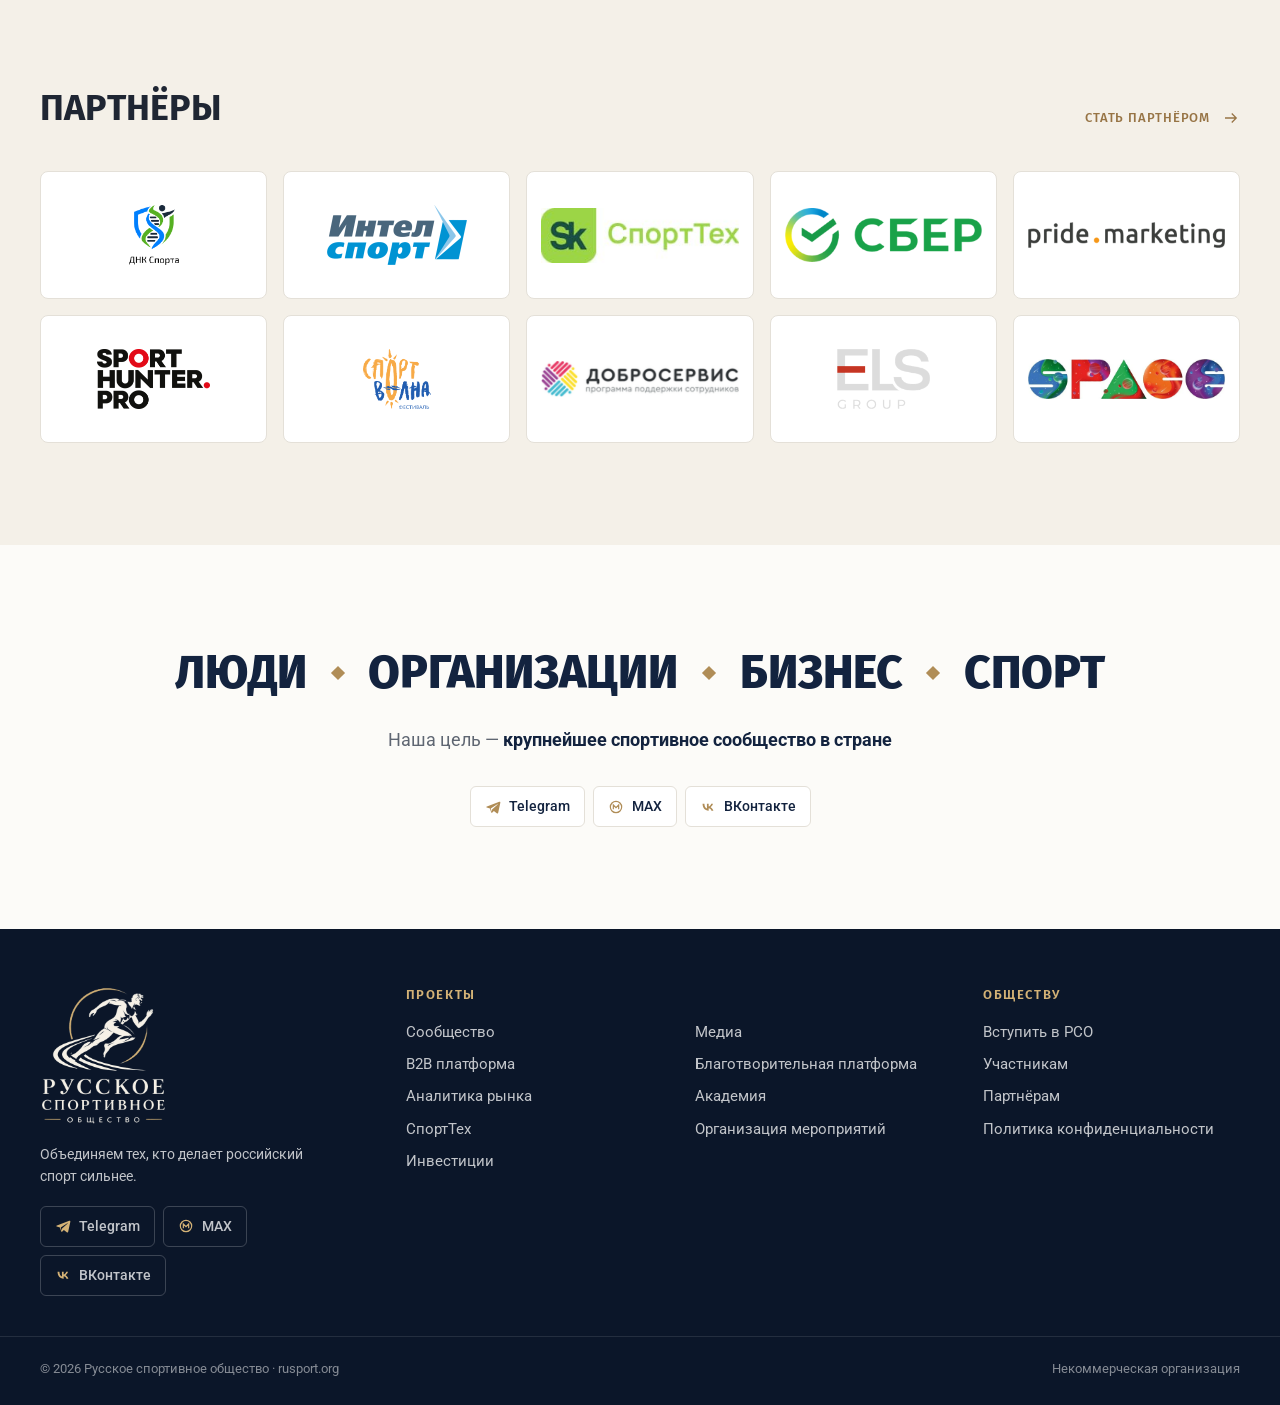
==== commit 6ff61a3d: "Add partner logos, consent text on privacy page Co-Authored-By: Claude Opus 5.5 <noreply@anthropic.c" ====
--- a/index.html
+++ b/index.html
@@ -162,13 +162,17 @@
           <h2 class="h2">Партнёры</h2>
           <a class="more-link" href="join.html?type=company">Стать партнёром <svg viewBox="0 0 24 24" fill="none" stroke="currentColor" stroke-width="1.7"><path d="M4 12h15M13 6l6 6-6 6"/></svg></a>
         </div>
-        <!-- Замените заглушку на <a class="partner" href="…"><img src="assets/img/partners/….png" alt="Название"></a> -->
         <div class="partners">
-          <div class="partner">Логотип партнёра</div>
-          <div class="partner">Логотип партнёра</div>
-          <div class="partner">Логотип партнёра</div>
-          <div class="partner">Логотип партнёра</div>
-          <div class="partner">Логотип партнёра</div>
+          <div class="partner"><img src="assets/img/partners/dna.png" alt="ДНК Спорта" loading="lazy"></div>
+          <div class="partner"><img src="assets/img/partners/intelsport.png" alt="Интелспорт" loading="lazy"></div>
+          <div class="partner"><img src="assets/img/partners/sporttech.png" alt="СпортТех Сколково" loading="lazy"></div>
+          <div class="partner"><img src="assets/img/partners/sber.png" alt="Сбер" loading="lazy"></div>
+          <div class="partner"><img src="assets/img/partners/pride.png" alt="Pride Marketing" loading="lazy"></div>
+          <div class="partner"><img src="assets/img/partners/sporthunter.png" alt="SportHunter" loading="lazy"></div>
+          <div class="partner"><img src="assets/img/partners/sportvolna.png" alt="Спортволна" loading="lazy"></div>
+          <div class="partner"><img src="assets/img/partners/dobroservis.png" alt="Добросервис" loading="lazy"></div>
+          <div class="partner"><img src="assets/img/partners/eus.png" alt="ЕЮС групп" loading="lazy"></div>
+          <div class="partner"><img src="assets/img/partners/space.png" alt="SPACE" loading="lazy"></div>
         </div>
       </div>
     </section>
--- a/assets/css/style.css
+++ b/assets/css/style.css
@@ -556,8 +556,8 @@
   text-transform: uppercase;
   letter-spacing: 0.08em;
 }
-.partner img { max-height: 60px; width: auto; filter: grayscale(1); opacity: 0.8; transition: filter 0.3s, opacity 0.3s; }
-.partner:hover img { filter: none; opacity: 1; }
+.partner img { max-height: 60px; max-width: 100%; width: auto; object-fit: contain; transition: filter 0.3s, opacity 0.3s; }
+.partner:hover img { filter: grayscale(0.6); opacity: 0.85; }
 @media (max-width: 1023px) { .partners { grid-template-columns: repeat(3, minmax(0, 1fr)); } }
 @media (max-width: 560px) { .partners { grid-template-columns: repeat(2, minmax(0, 1fr)); gap: 10px; } }
 
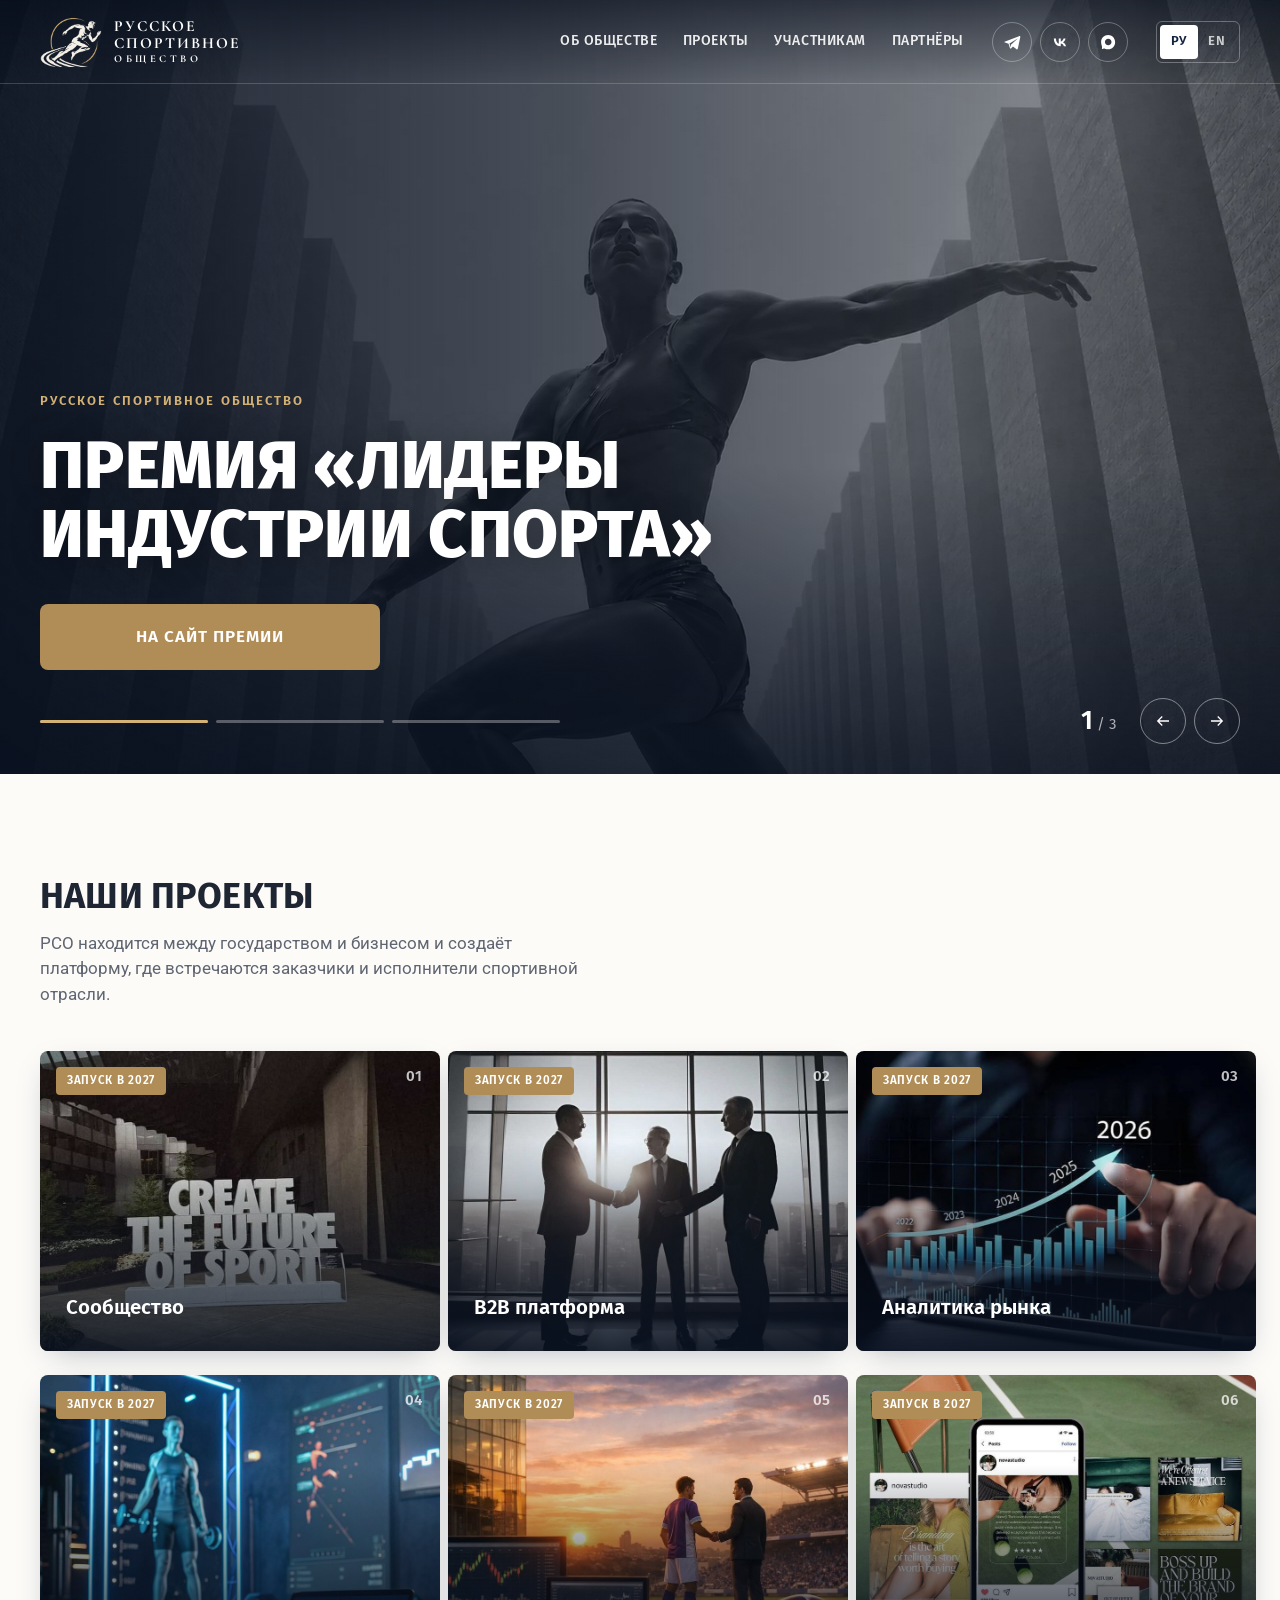
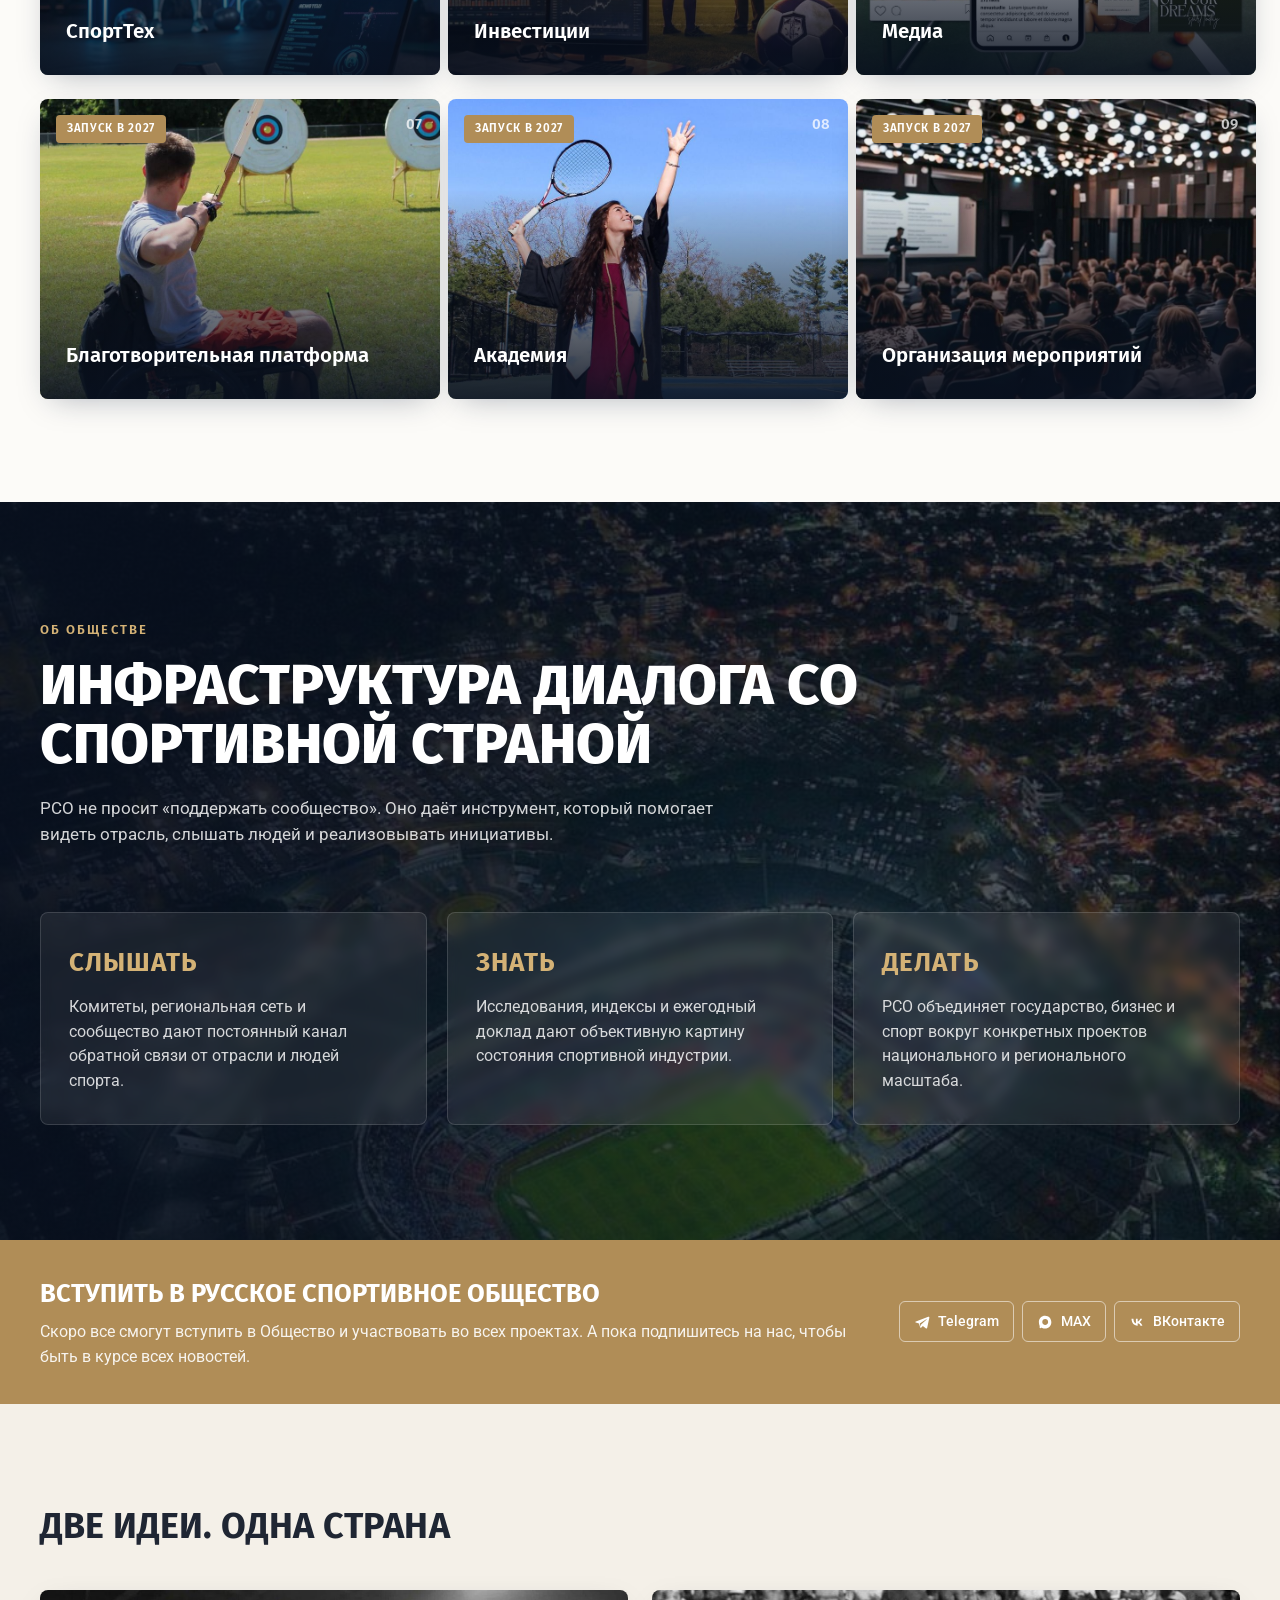
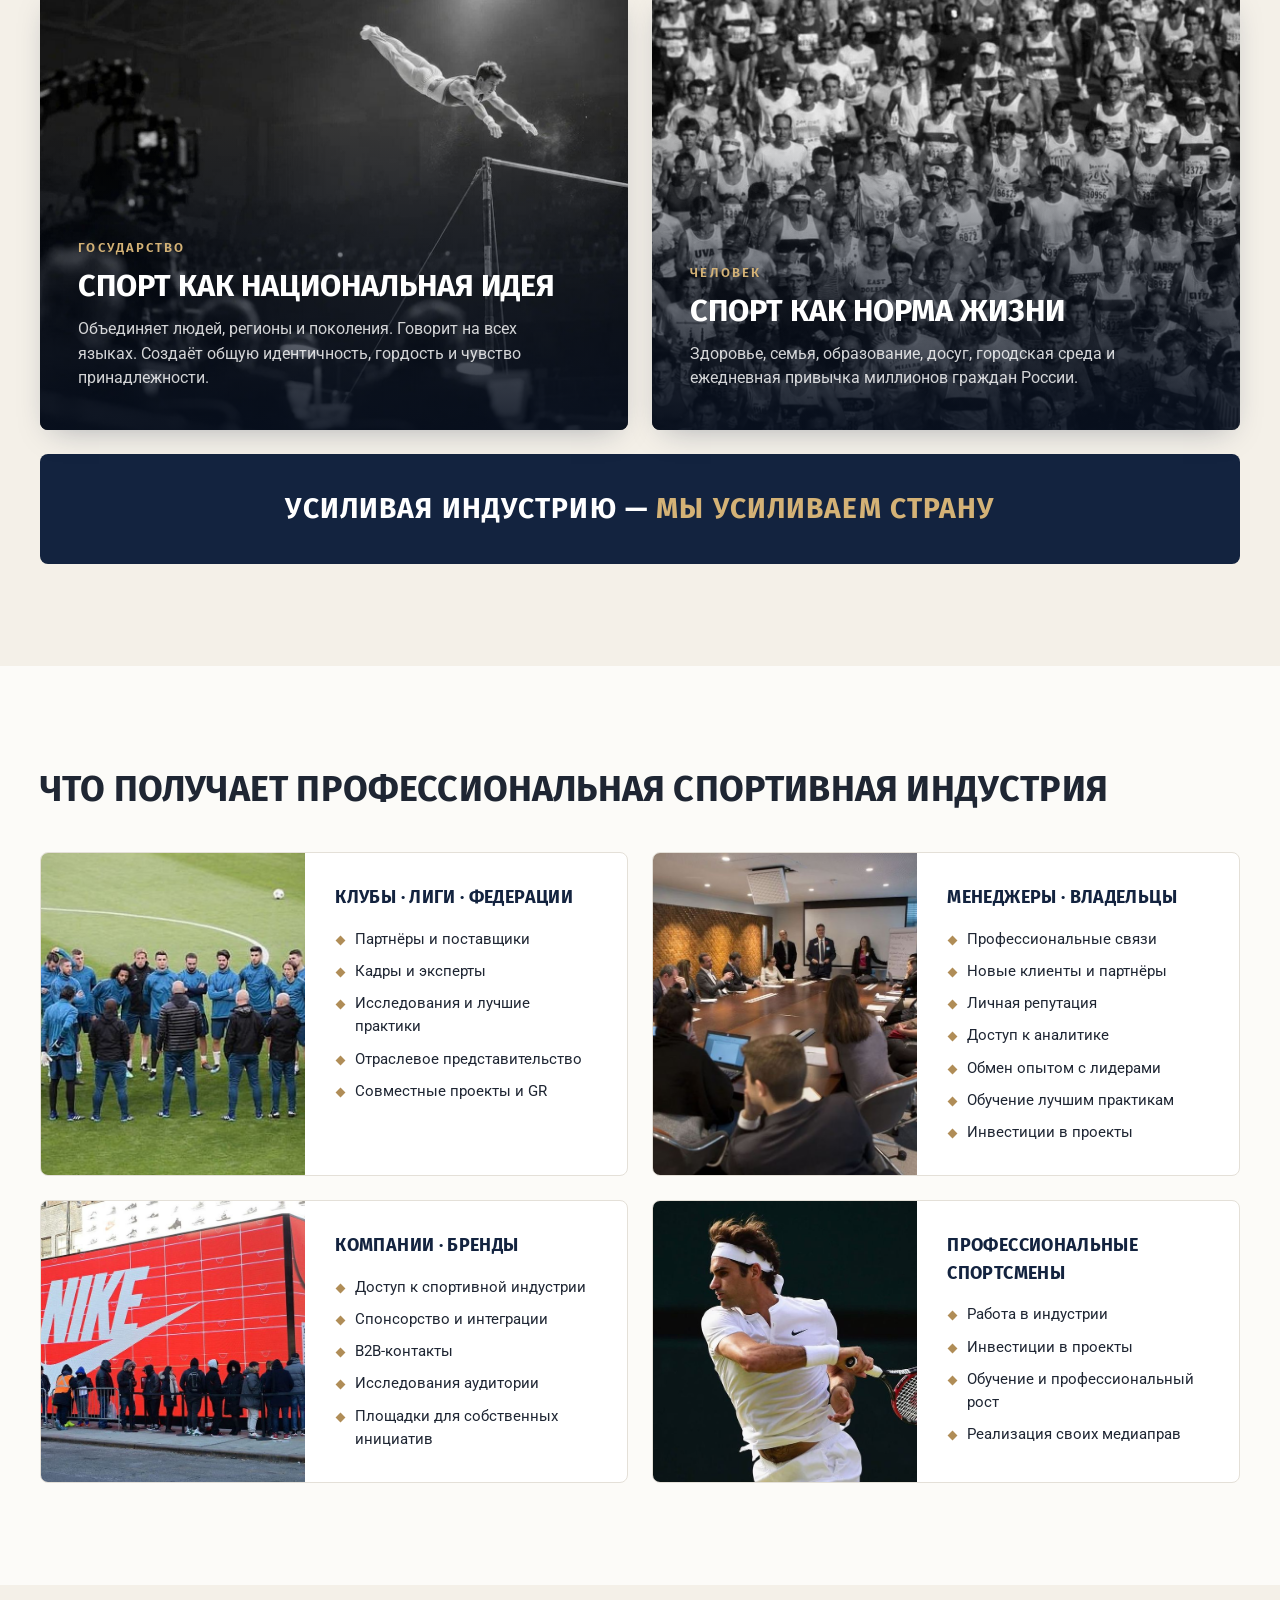
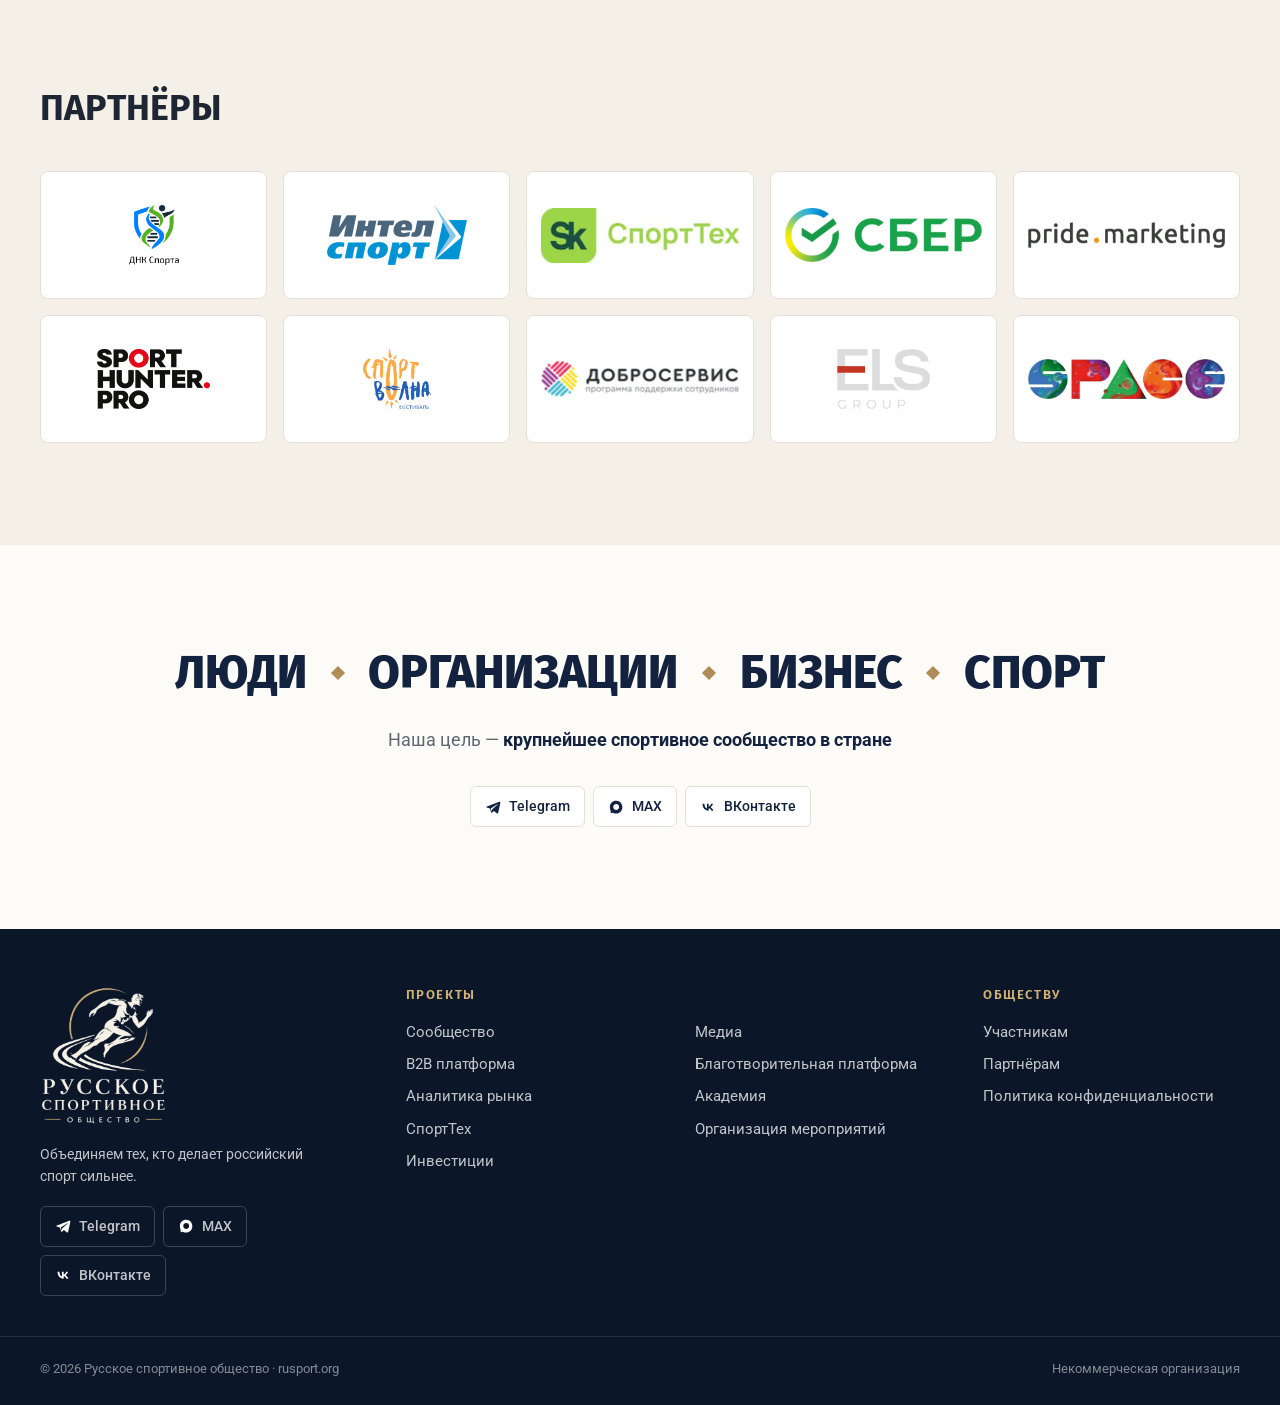
==== commit f721bd27: "Replace join CTA with social icons, hide join page, dark favicon Co-Authored-By: Claude Opus 5.5 <no" ====
--- a/index.html
+++ b/index.html
@@ -9,12 +9,13 @@
   <meta property="og:description" content="Объединяем тех, кто делает российский спорт сильнее.">
   <meta property="og:image" content="assets/img/og.jpg">
   <meta name="theme-color" content="#13233f">
-  <link rel="icon" href="assets/img/favicon.png">
+  <link rel="icon" href="assets/img/favicon.png?v=2">
+  <link rel="apple-touch-icon" href="assets/img/apple-touch-icon.png">
   <link rel="preconnect" href="https://fonts.googleapis.com">
   <link rel="preconnect" href="https://fonts.gstatic.com" crossorigin>
   <link href="https://fonts.googleapis.com/css2?family=Fira+Sans:wght@500;600;700;800&family=Roboto:wght@400;500&family=Cormorant+Garamond:ital,wght@0,700;1,500&display=swap" rel="stylesheet">
   <link rel="preload" as="image" href="assets/img/photos/hero-premium.jpg" fetchpriority="high">
-  <link rel="stylesheet" href="assets/css/style.css?v=20261020final">
+  <link rel="stylesheet" href="assets/css/style.css?v=20261023">
 </head>
 <body data-page="home" class="page-home">
   <div id="site-header"></div>
@@ -39,9 +40,6 @@
           <div class="wrap hero-content">
             <h1 class="title-xl">Русское спортивное общество</h1>
             <p>Объединяем тех, кто делает российский спорт сильнее.</p>
-            <div class="hero-actions">
-              <a class="btn btn-gold" href="join.html">Вступить</a>
-            </div>
           </div>
         </article>
 
@@ -50,9 +48,6 @@
           <div class="wrap hero-content">
             <span class="kicker">Русское спортивное общество</span>
             <h2 class="title-xl">Здоровая нация — сильная нация</h2>
-            <div class="hero-actions">
-              <a class="btn btn-gold" href="join.html">Вступить</a>
-            </div>
           </div>
         </article>
       </div>
@@ -160,19 +155,18 @@
       <div class="wrap">
         <div class="section-head">
           <h2 class="h2">Партнёры</h2>
-          <a class="more-link" href="join.html?type=company">Стать партнёром <svg viewBox="0 0 24 24" fill="none" stroke="currentColor" stroke-width="1.7"><path d="M4 12h15M13 6l6 6-6 6"/></svg></a>
         </div>
         <div class="partners">
-          <div class="partner"><img src="assets/img/partners/dna.png" alt="ДНК Спорта" loading="lazy"></div>
-          <div class="partner"><img src="assets/img/partners/intelsport.png" alt="Интелспорт" loading="lazy"></div>
-          <div class="partner"><img src="assets/img/partners/sporttech.png" alt="СпортТех Сколково" loading="lazy"></div>
-          <div class="partner"><img src="assets/img/partners/sber.png" alt="Сбер" loading="lazy"></div>
-          <div class="partner"><img src="assets/img/partners/pride.png" alt="Pride Marketing" loading="lazy"></div>
-          <div class="partner"><img src="assets/img/partners/sporthunter.png" alt="SportHunter" loading="lazy"></div>
-          <div class="partner"><img src="assets/img/partners/sportvolna.png" alt="Спортволна" loading="lazy"></div>
-          <div class="partner"><img src="assets/img/partners/dobroservis.png" alt="Добросервис" loading="lazy"></div>
-          <div class="partner"><img src="assets/img/partners/eus.png" alt="ЕЮС групп" loading="lazy"></div>
-          <div class="partner"><img src="assets/img/partners/space.png" alt="SPACE" loading="lazy"></div>
+          <div class="partner reveal" style="transition-delay:0ms"><img src="assets/img/partners/dna.png" alt="ДНК Спорта" loading="lazy"></div>
+          <div class="partner reveal" style="transition-delay:160ms"><img src="assets/img/partners/intelsport.png" alt="Интелспорт" loading="lazy"></div>
+          <div class="partner reveal" style="transition-delay:320ms"><img src="assets/img/partners/sporttech.png" alt="СпортТех Сколково" loading="lazy"></div>
+          <div class="partner reveal" style="transition-delay:480ms"><img src="assets/img/partners/sber.png" alt="Сбер" loading="lazy"></div>
+          <div class="partner reveal" style="transition-delay:640ms"><img src="assets/img/partners/pride.png" alt="Pride Marketing" loading="lazy"></div>
+          <div class="partner reveal" style="transition-delay:800ms"><img src="assets/img/partners/sporthunter.png" alt="SportHunter" loading="lazy"></div>
+          <div class="partner reveal" style="transition-delay:960ms"><img src="assets/img/partners/sportvolna.png" alt="Спортволна" loading="lazy"></div>
+          <div class="partner reveal" style="transition-delay:1120ms"><img src="assets/img/partners/dobroservis.png" alt="Добросервис" loading="lazy"></div>
+          <div class="partner reveal" style="transition-delay:1280ms"><img src="assets/img/partners/eus.png" alt="ЕЮС групп" loading="lazy"></div>
+          <div class="partner reveal" style="transition-delay:1440ms"><img src="assets/img/partners/space.png" alt="SPACE" loading="lazy"></div>
         </div>
       </div>
     </section>
--- a/assets/css/style.css
+++ b/assets/css/style.css
@@ -556,8 +556,9 @@
   text-transform: uppercase;
   letter-spacing: 0.08em;
 }
-.partner img { max-height: 60px; max-width: 100%; width: auto; object-fit: contain; transition: filter 0.3s, opacity 0.3s; }
-.partner:hover img { filter: grayscale(0.6); opacity: 0.85; }
+.partner.reveal { transform: translateY(48px); filter: blur(6px); transition: opacity 0.9s var(--ease), transform 0.9s var(--ease), filter 0.9s var(--ease); }
+.partner.reveal.is-in { transform: none; filter: none; }
+.partner img { max-height: 60px; max-width: 100%; width: auto; object-fit: contain; }
 @media (max-width: 1023px) { .partners { grid-template-columns: repeat(3, minmax(0, 1fr)); } }
 @media (max-width: 560px) { .partners { grid-template-columns: repeat(2, minmax(0, 1fr)); gap: 10px; } }
 
@@ -606,9 +607,9 @@
   transition: border-color 0.2s, background 0.2s;
 }
 .social:hover { border-color: var(--gold-light); background: rgba(255, 255, 255, 0.05); }
-.social svg { width: 16px; height: 16px; color: var(--gold-light); }
+.social svg { width: 16px; height: 16px; color: var(--white); }
 .socials-dark .social { border-color: var(--line); color: var(--navy); background: var(--white); }
-.socials-dark .social svg { color: var(--gold); }
+.socials-dark .social svg { color: var(--navy); }
 @media (max-width: 1023px) { .footer-main { grid-template-columns: 1fr 1fr; } .footer-brand { grid-column: 1 / -1; } }
 @media (max-width: 480px) { .footer-main { grid-template-columns: 1fr; } }
 
@@ -675,7 +676,14 @@
 
 @media (prefers-reduced-motion: reduce) {
   *, *::before, *::after { animation-duration: 0.001ms !important; transition-duration: 0.001ms !important; }
-  .reveal { opacity: 1; transform: none; }
+  .reveal, .partner.reveal { opacity: 1; transform: none; filter: none; }
 }
 
 :focus-visible { outline: 2px solid var(--gold); outline-offset: 3px; }
+
+/* Header socials (replace the former "Вступить" CTA) */
+.header-socials { display: flex; gap: 8px; min-height: 0; padding: 0; }
+.social-icon { display: inline-flex; align-items: center; justify-content: center; width: 40px; height: 40px; border: 1px solid rgba(255, 255, 255, 0.3); border-radius: 50%; color: var(--white); transition: border-color 0.2s, background 0.2s; }
+.social-icon svg { width: 18px; height: 18px; color: var(--white); }
+.social-icon:hover { border-color: var(--gold-light); background: rgba(255, 255, 255, 0.08); }
+.nav .nav-join.socials { margin-top: 28px; }
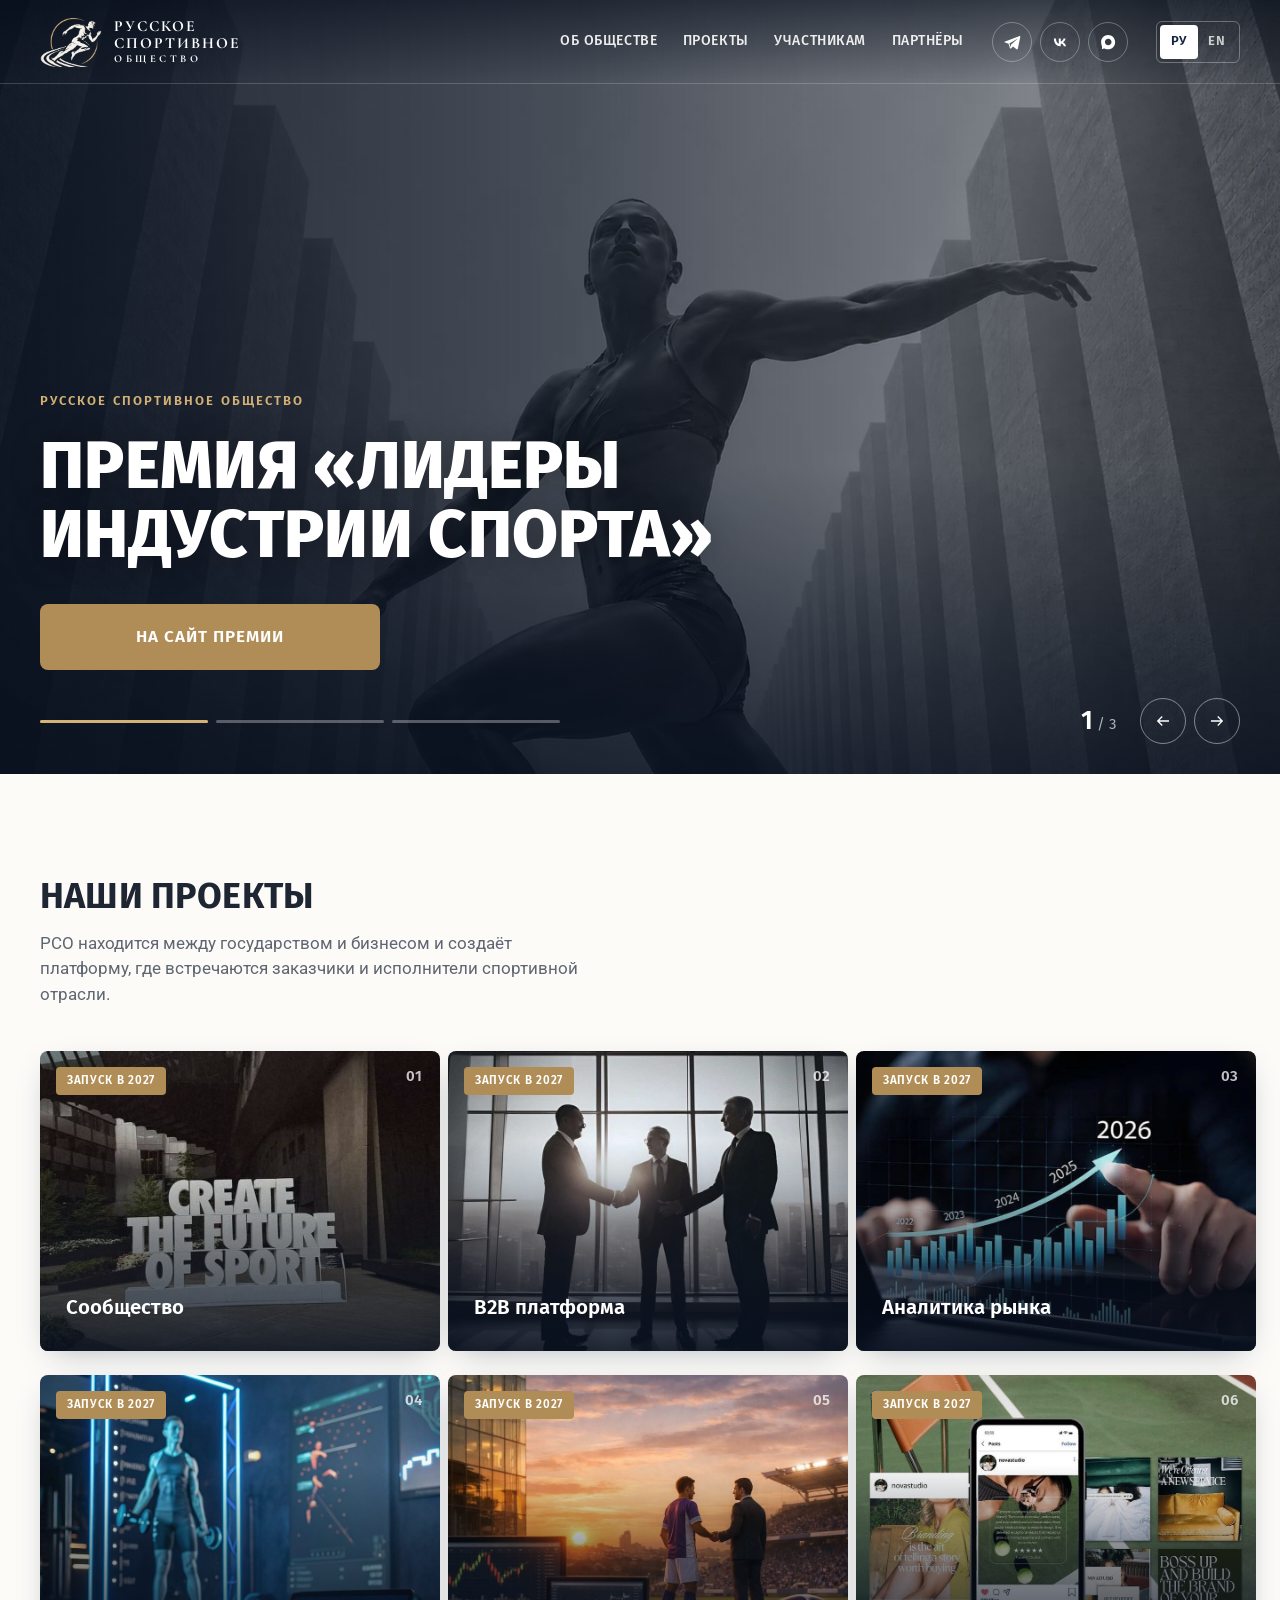
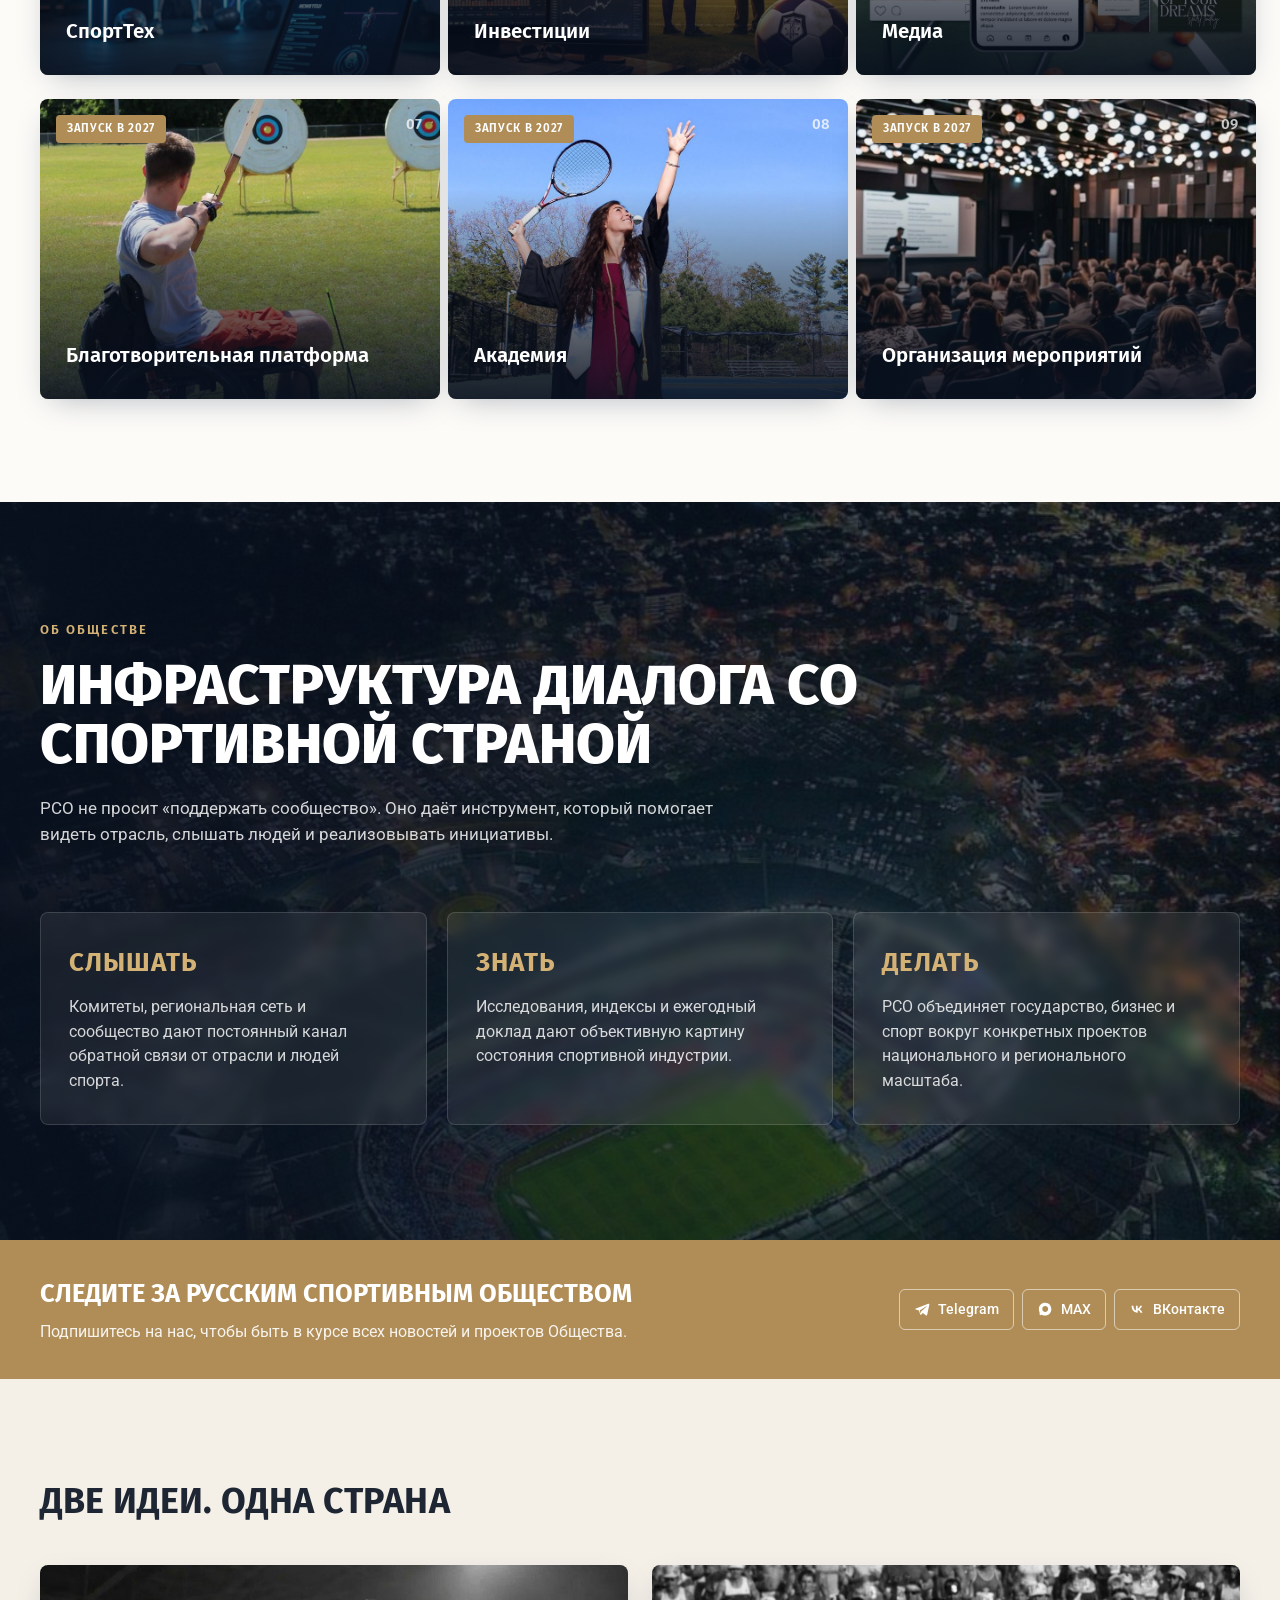
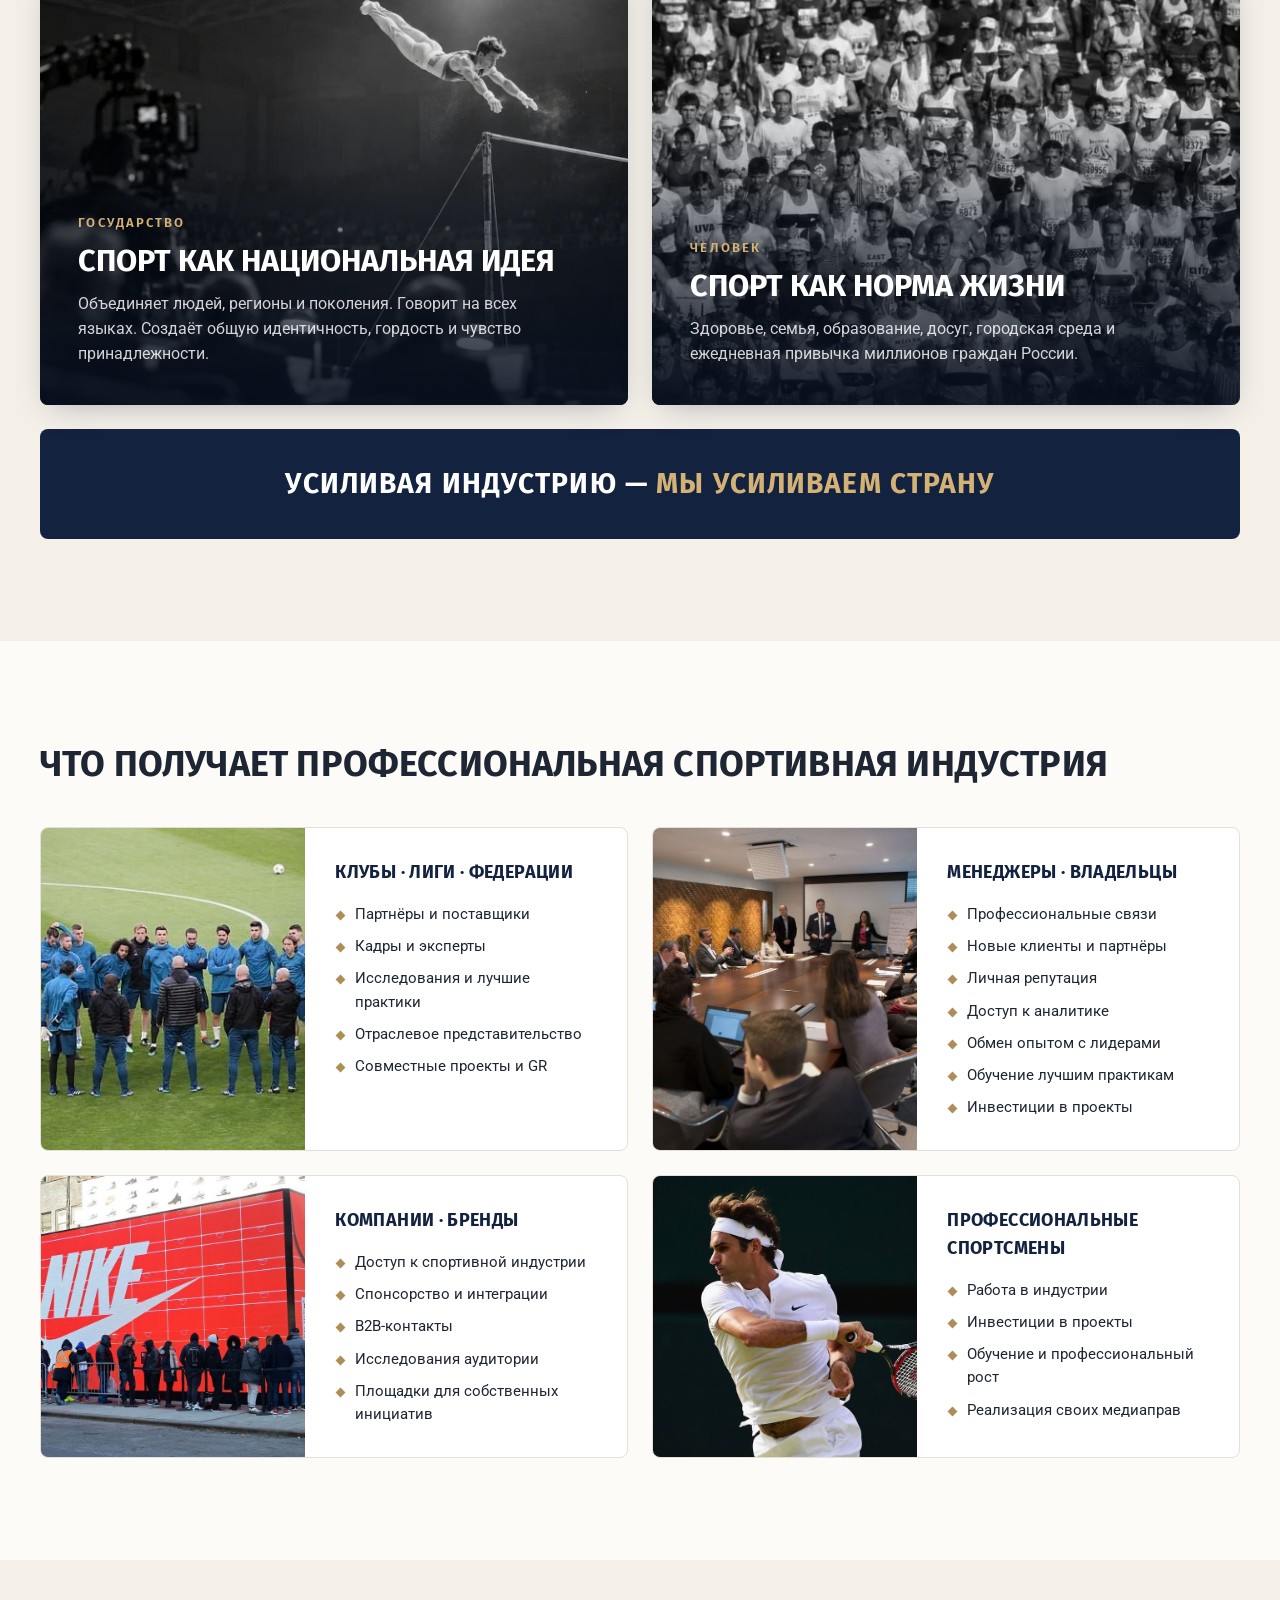
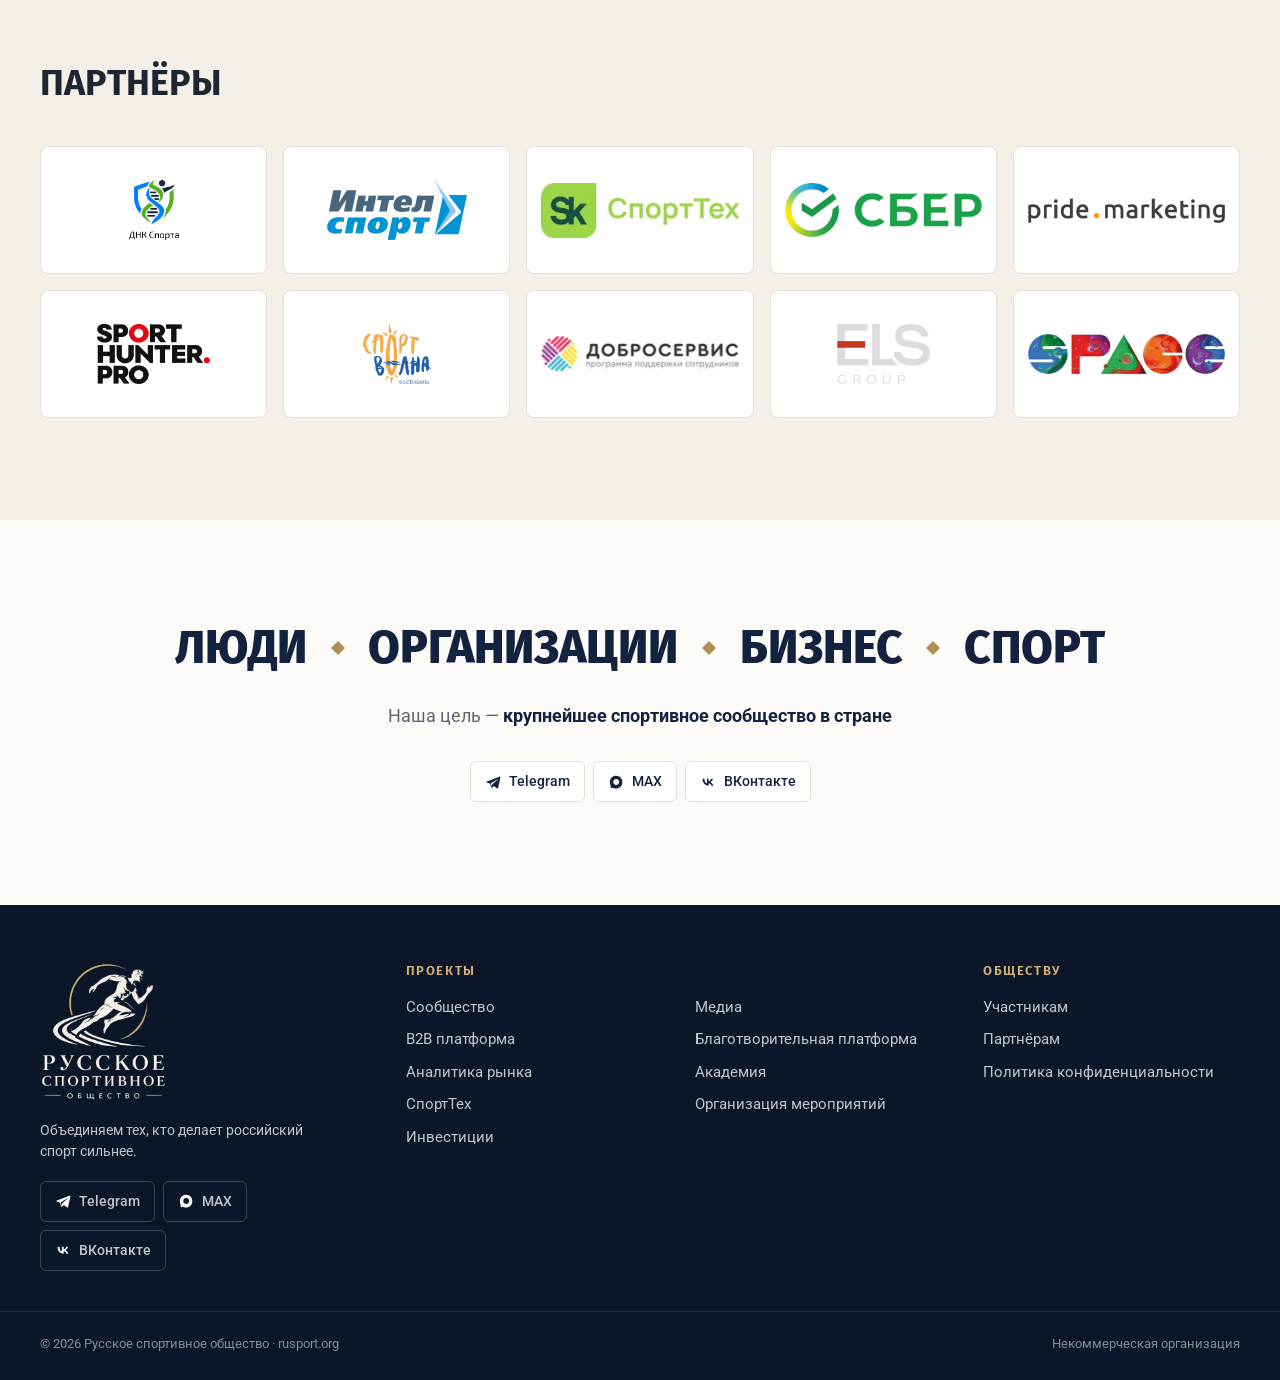
==== commit 3acd8c6f: "Reword join band to follow-us Co-Authored-By: Claude Opus 5.5 <noreply@anthropic.com>" ====
--- a/index.html
+++ b/index.html
@@ -101,12 +101,12 @@
       </div>
     </section>
 
-    <!-- Вступить -->
+    <!-- Соцсети -->
     <section class="band band-gold">
       <div class="wrap">
         <div>
-          <h2 class="band-title">Вступить в Русское спортивное общество</h2>
-          <p>Скоро все смогут вступить в Общество и участвовать во всех проектах. А пока подпишитесь на нас, чтобы быть в курсе всех новостей.</p>
+          <h2 class="band-title">Следите за Русским спортивным обществом</h2>
+          <p>Подпишитесь на нас, чтобы быть в курсе всех новостей и проектов Общества.</p>
         </div>
         <div class="socials socials-mount"></div>
       </div>
